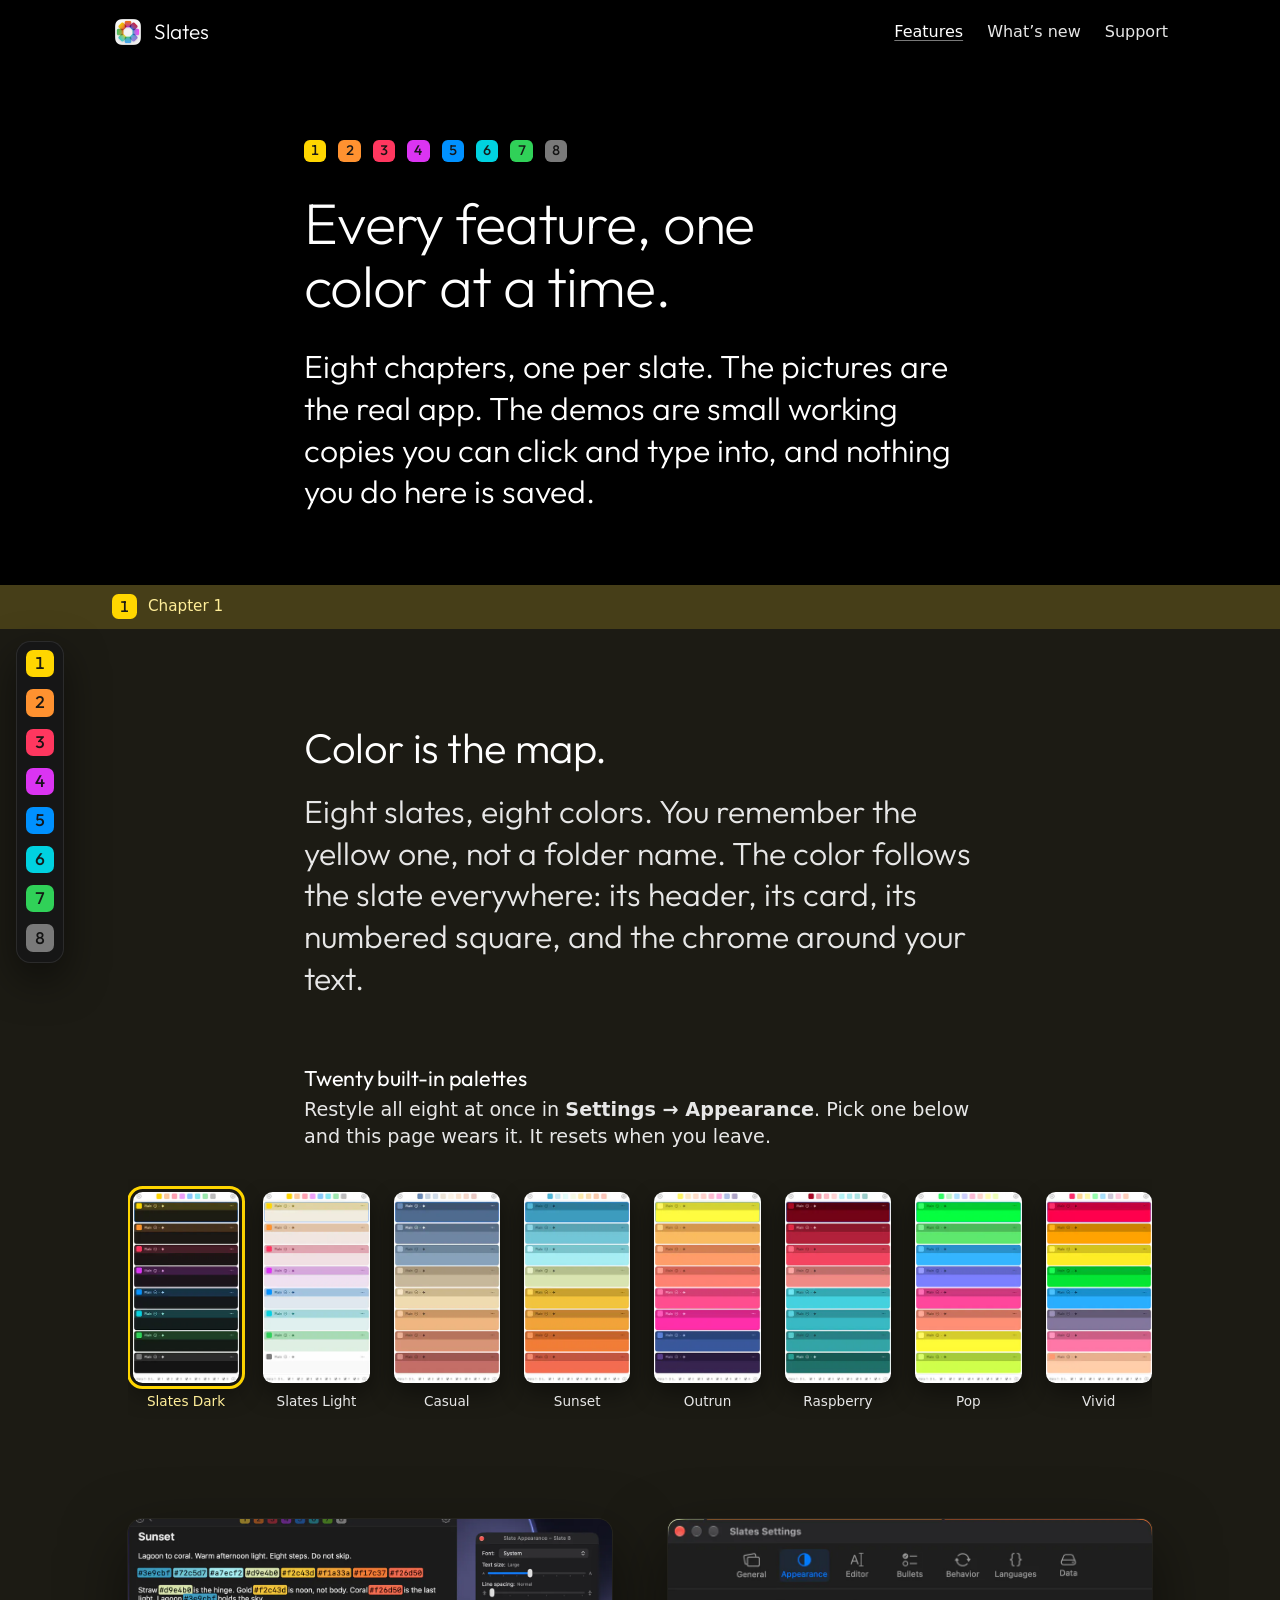
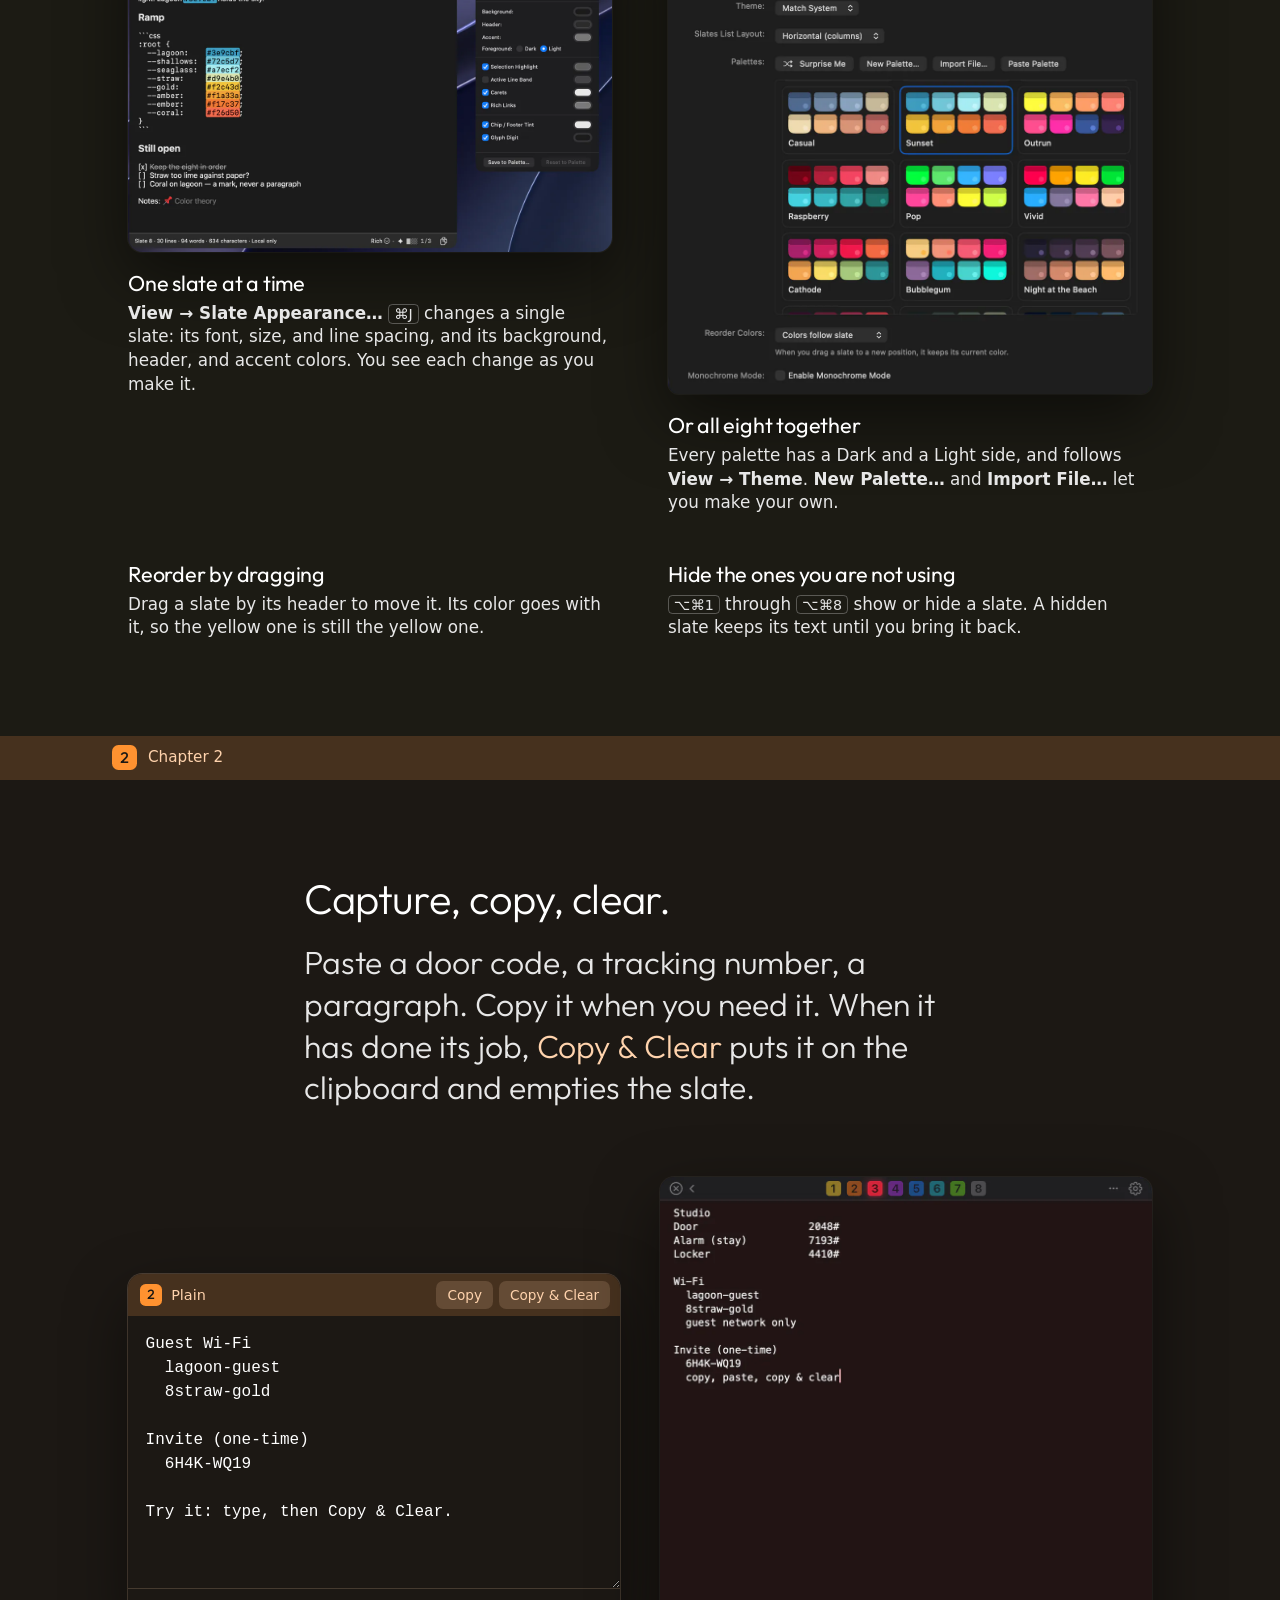
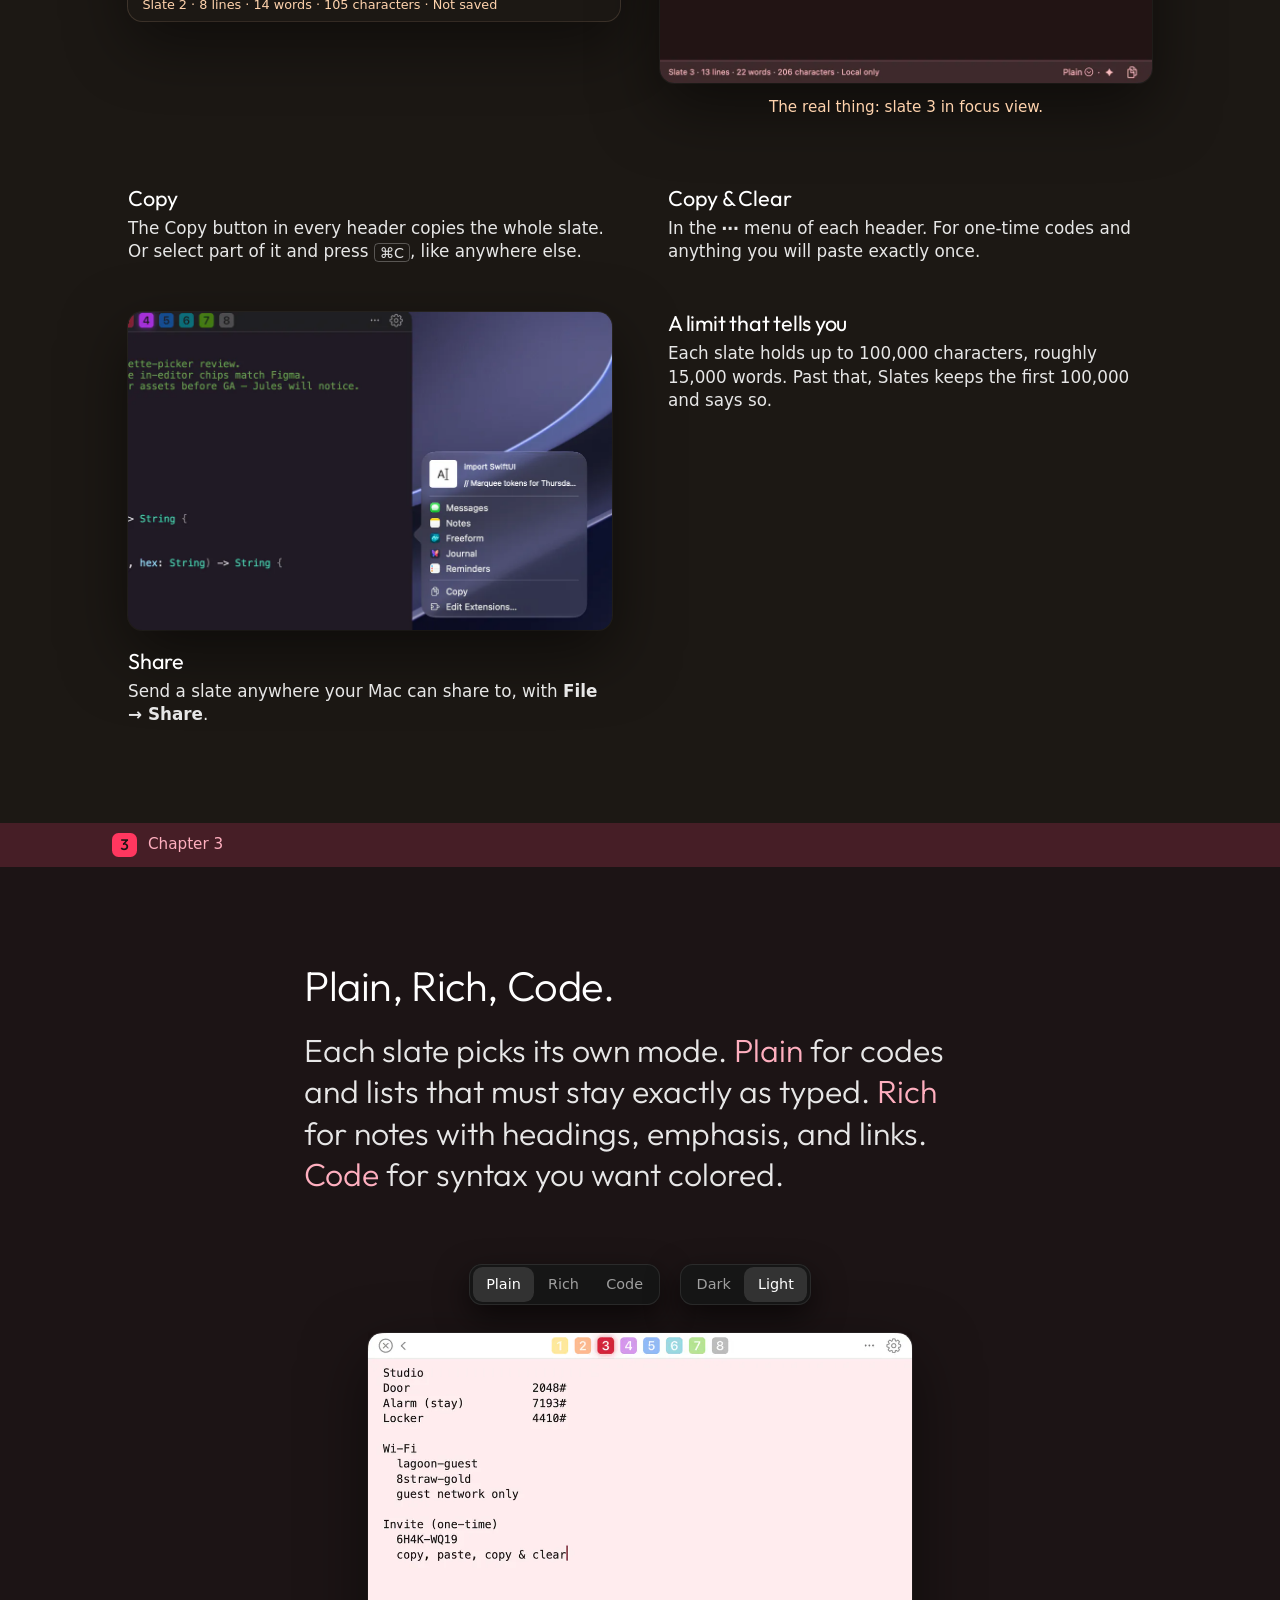
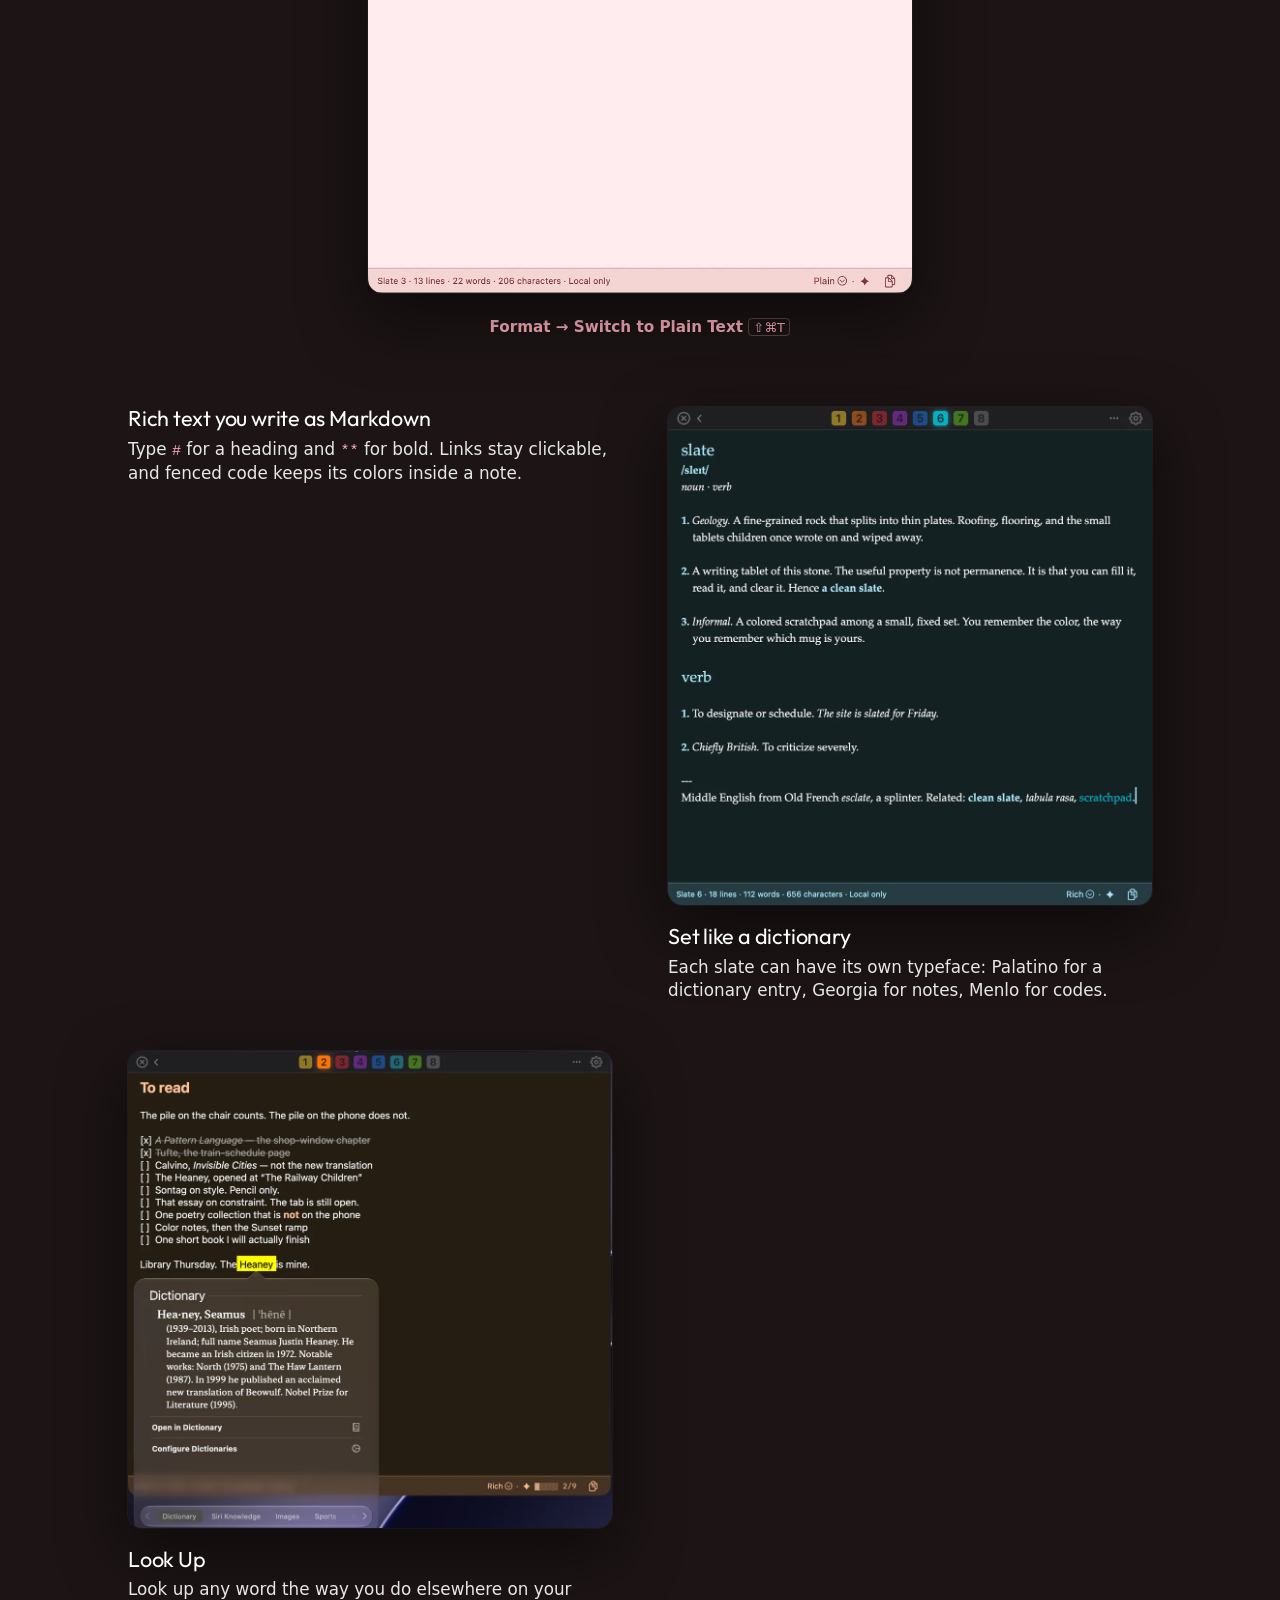
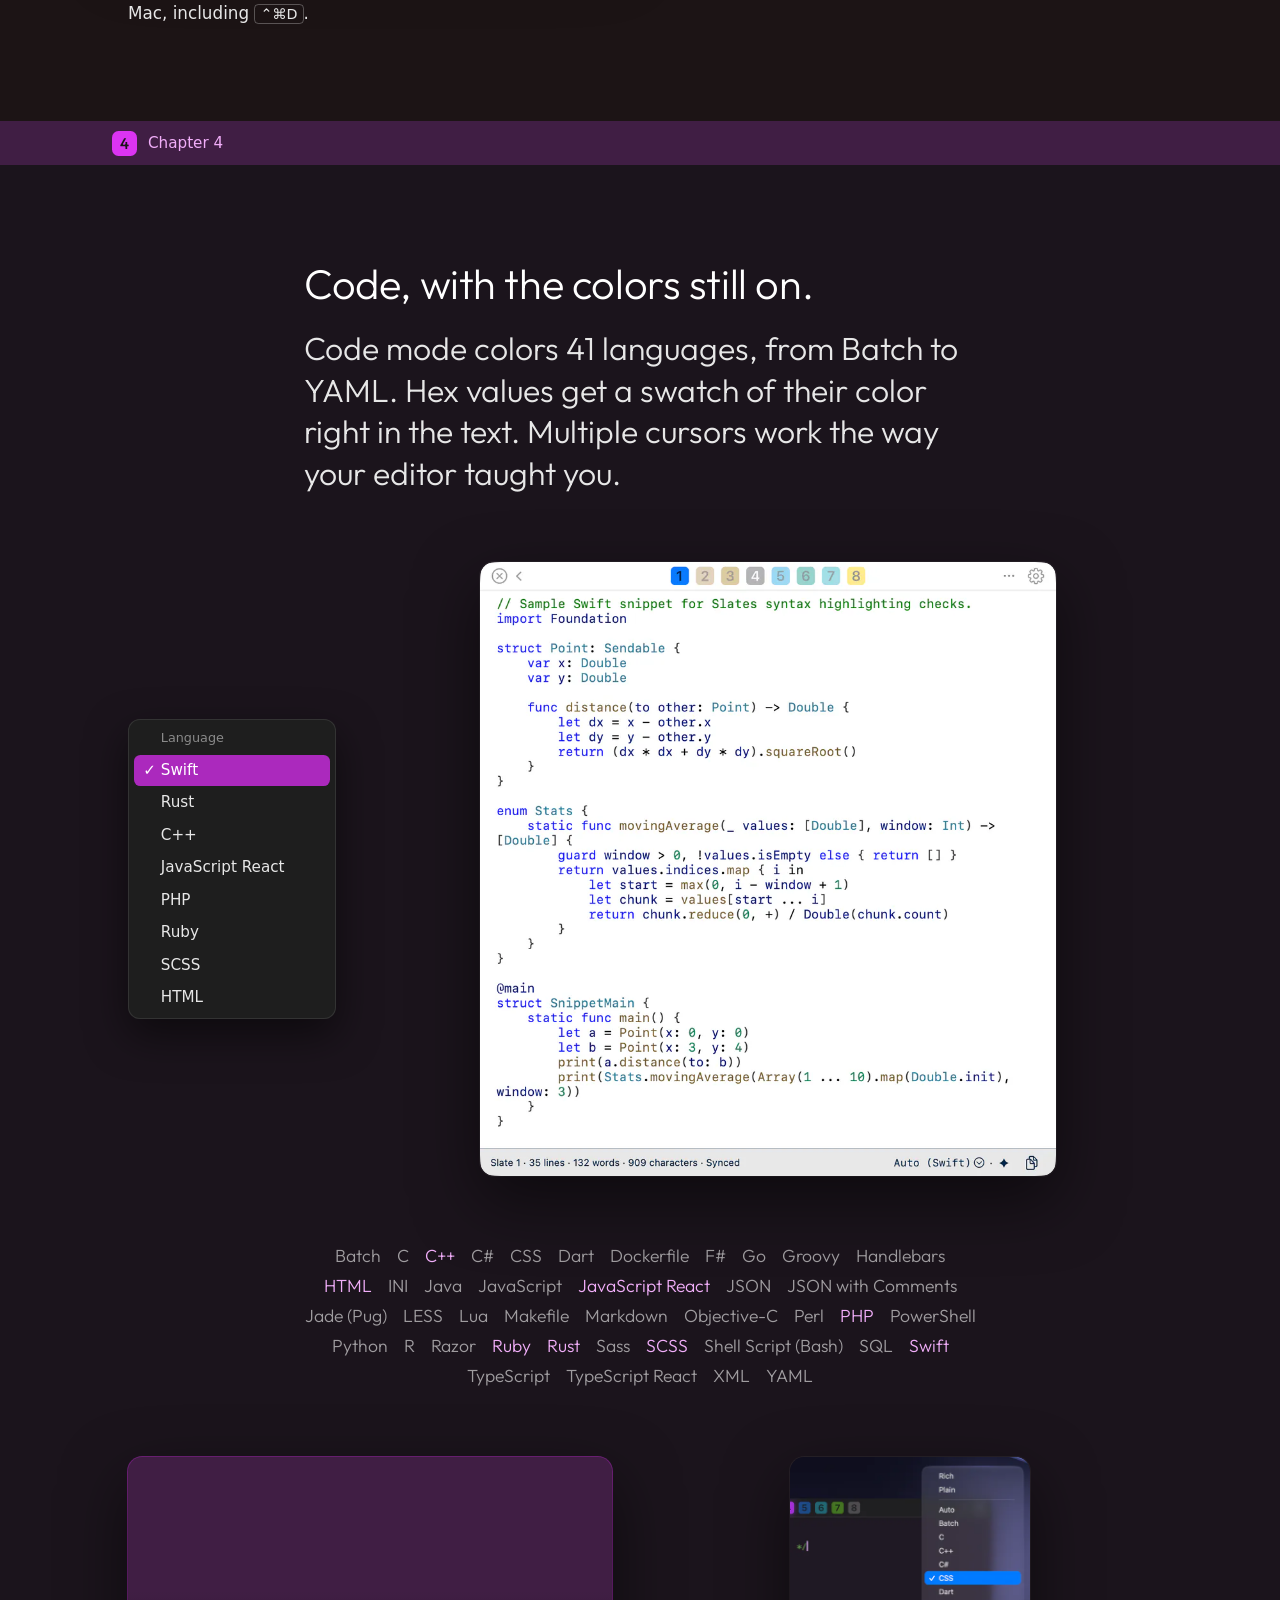
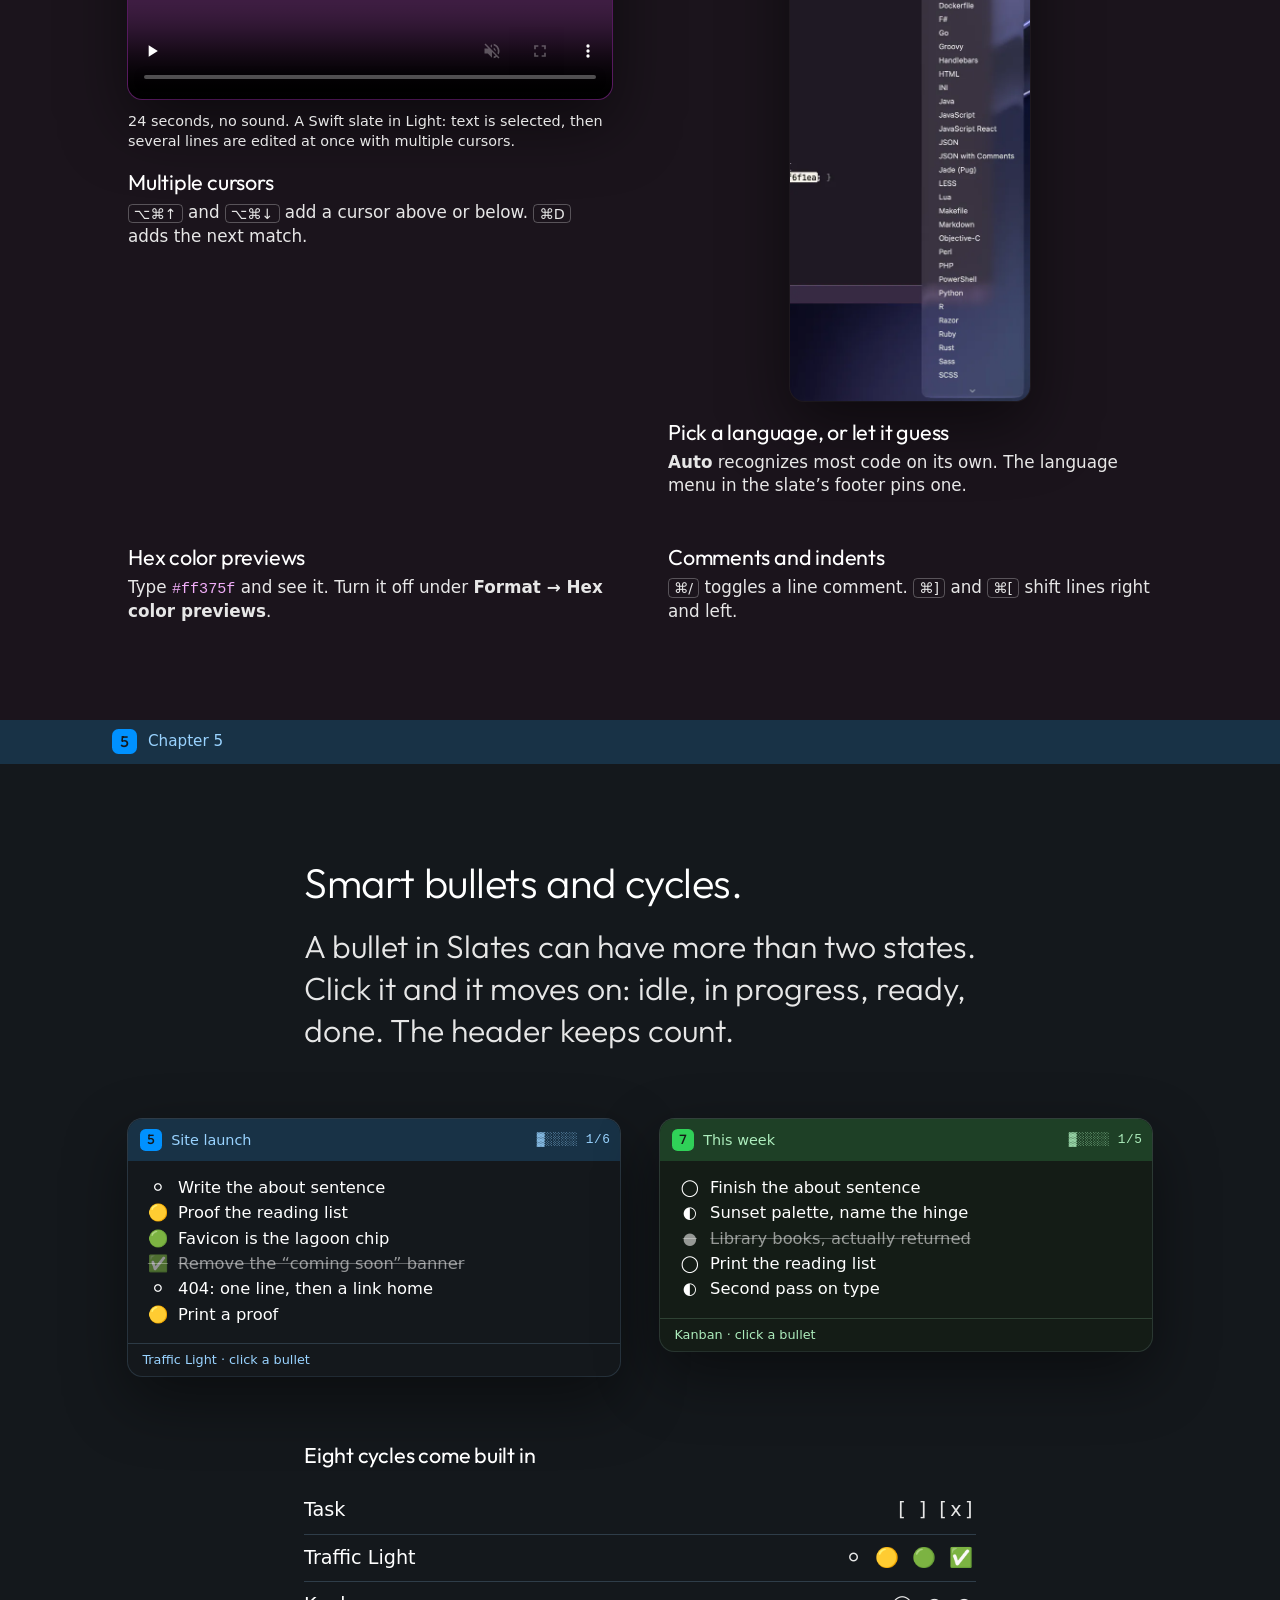
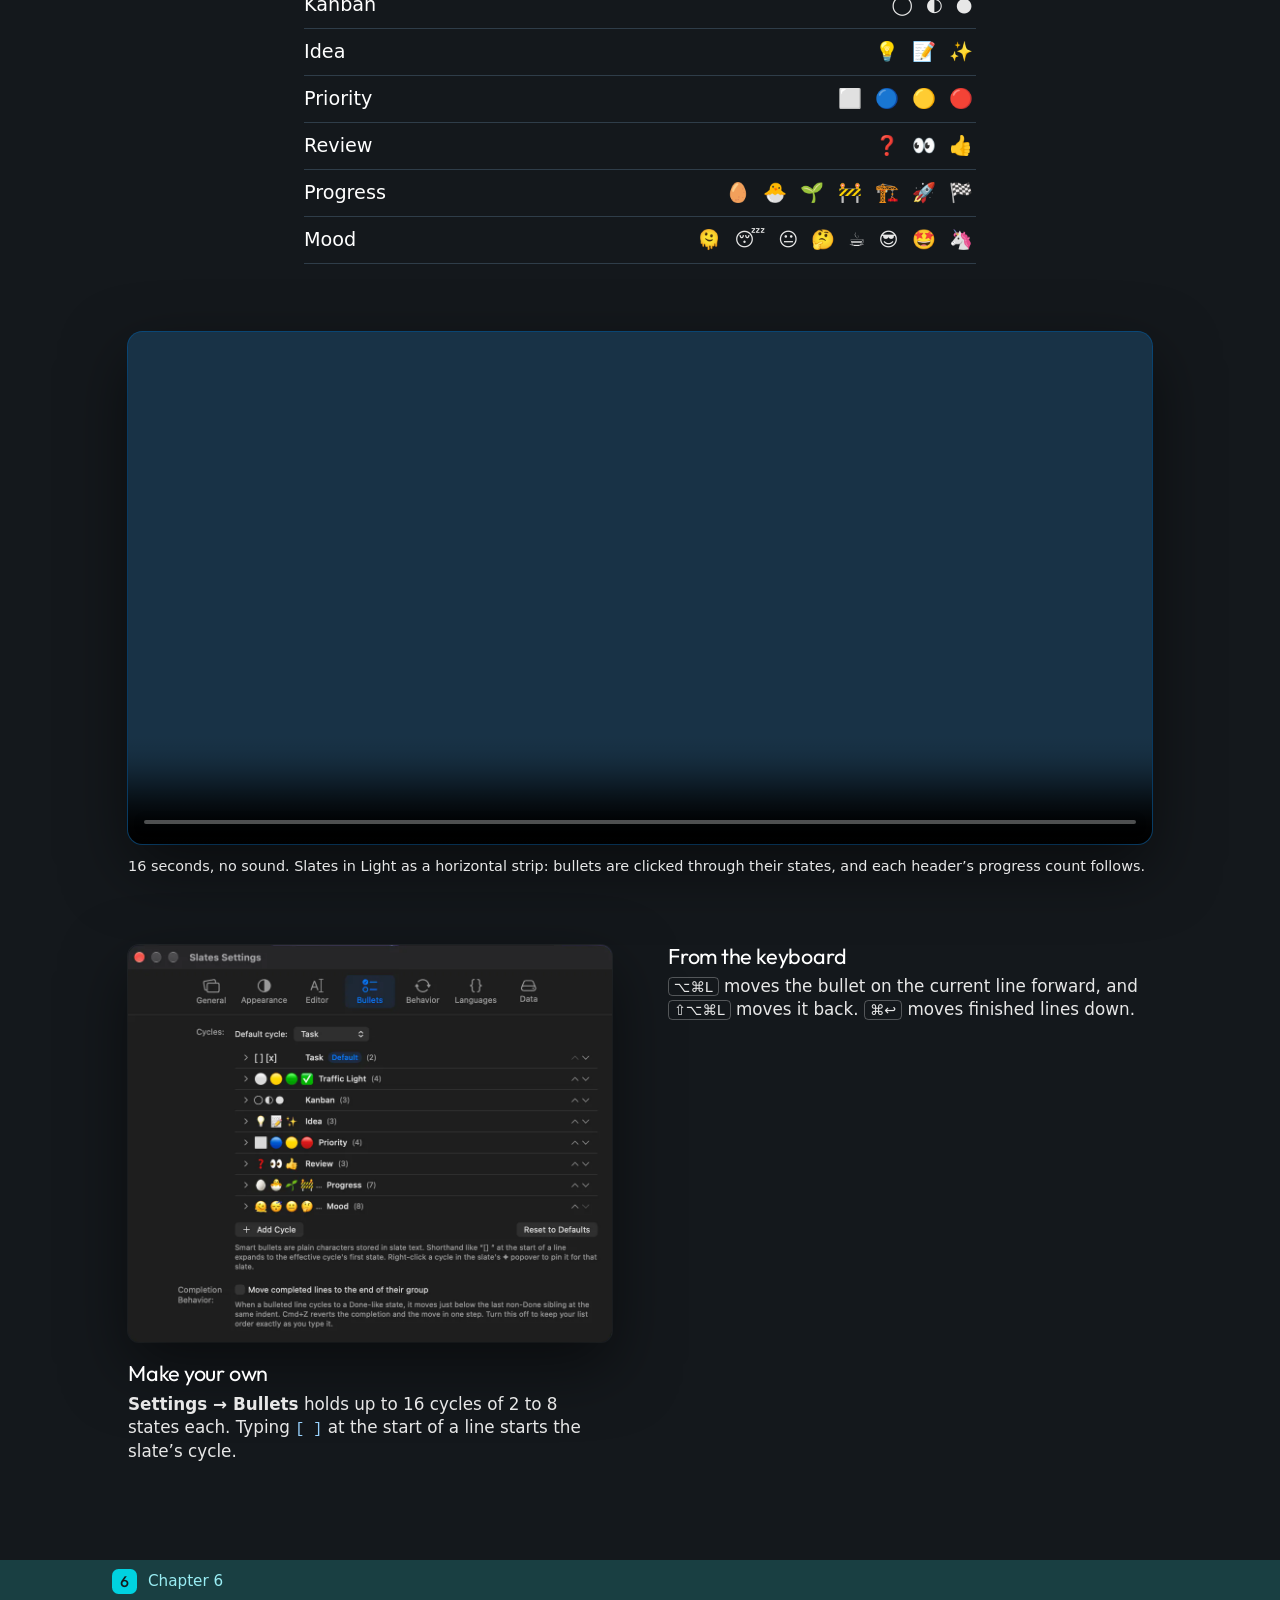
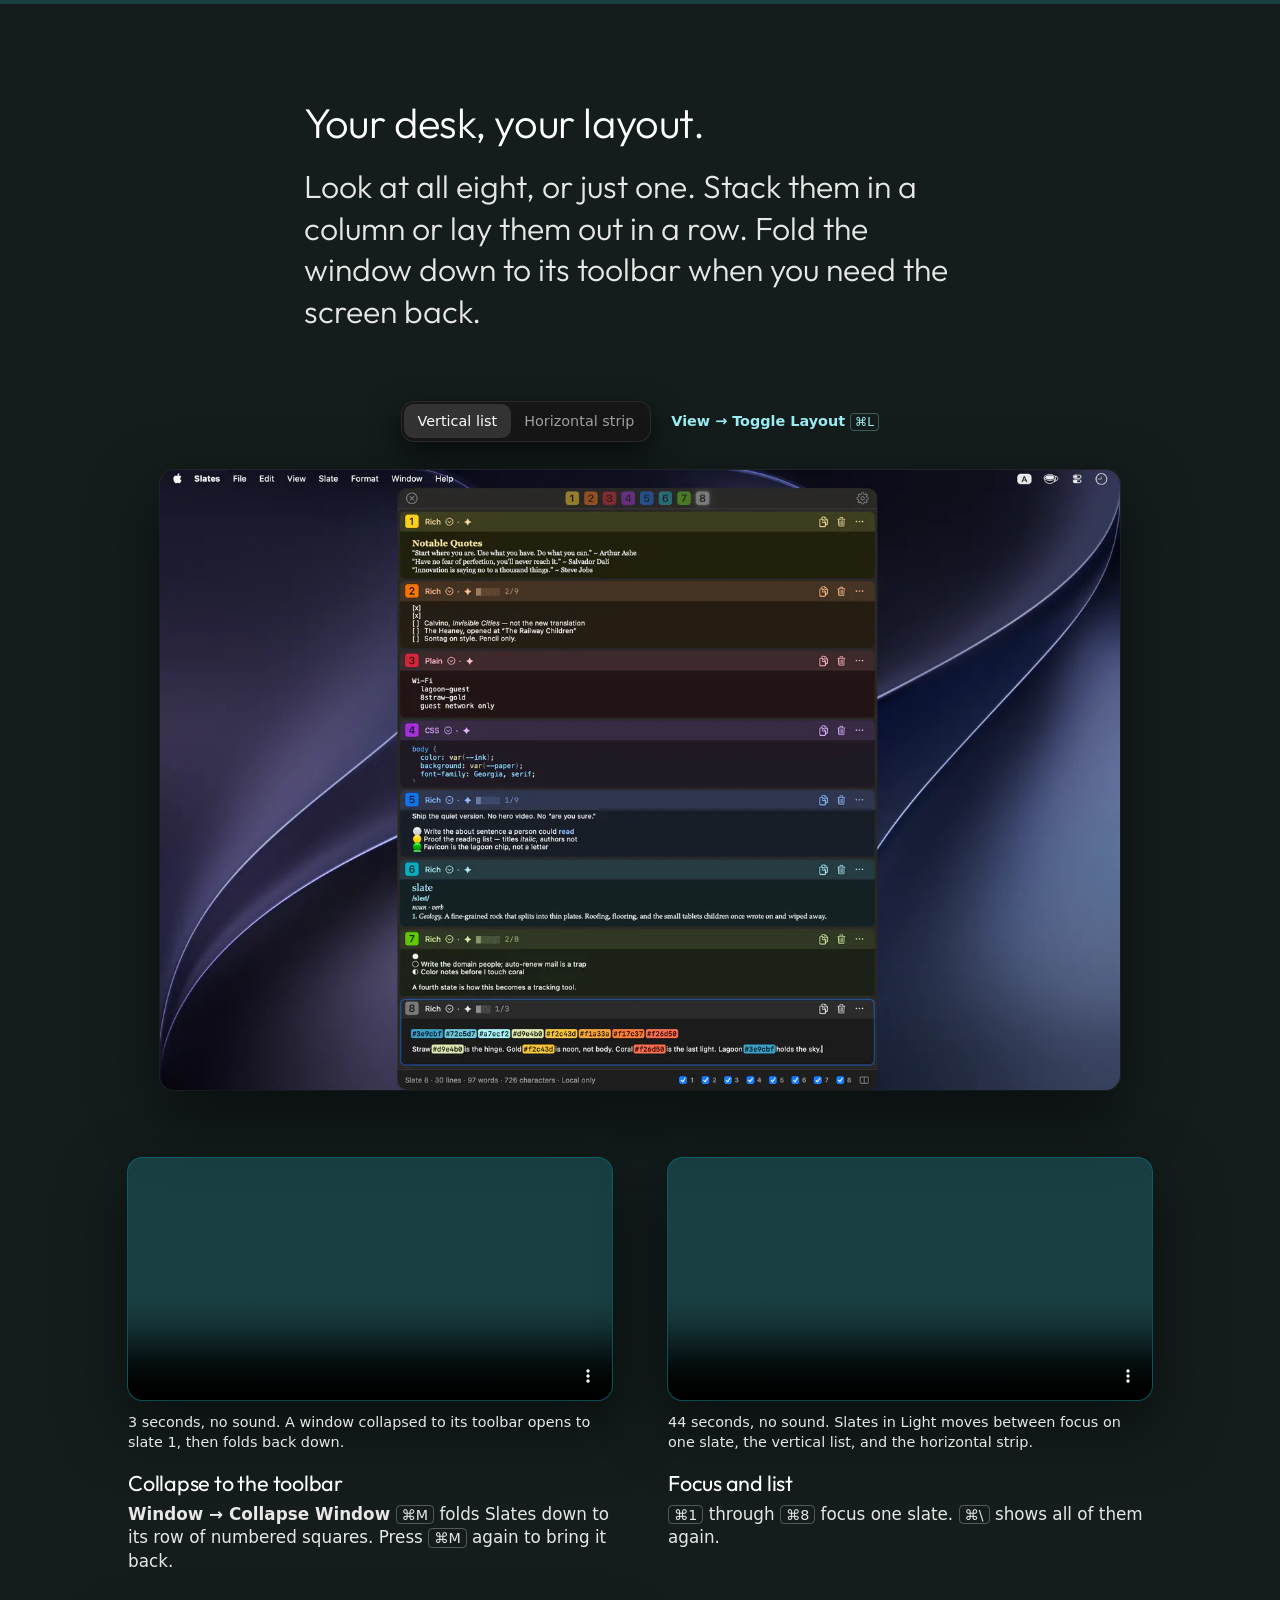
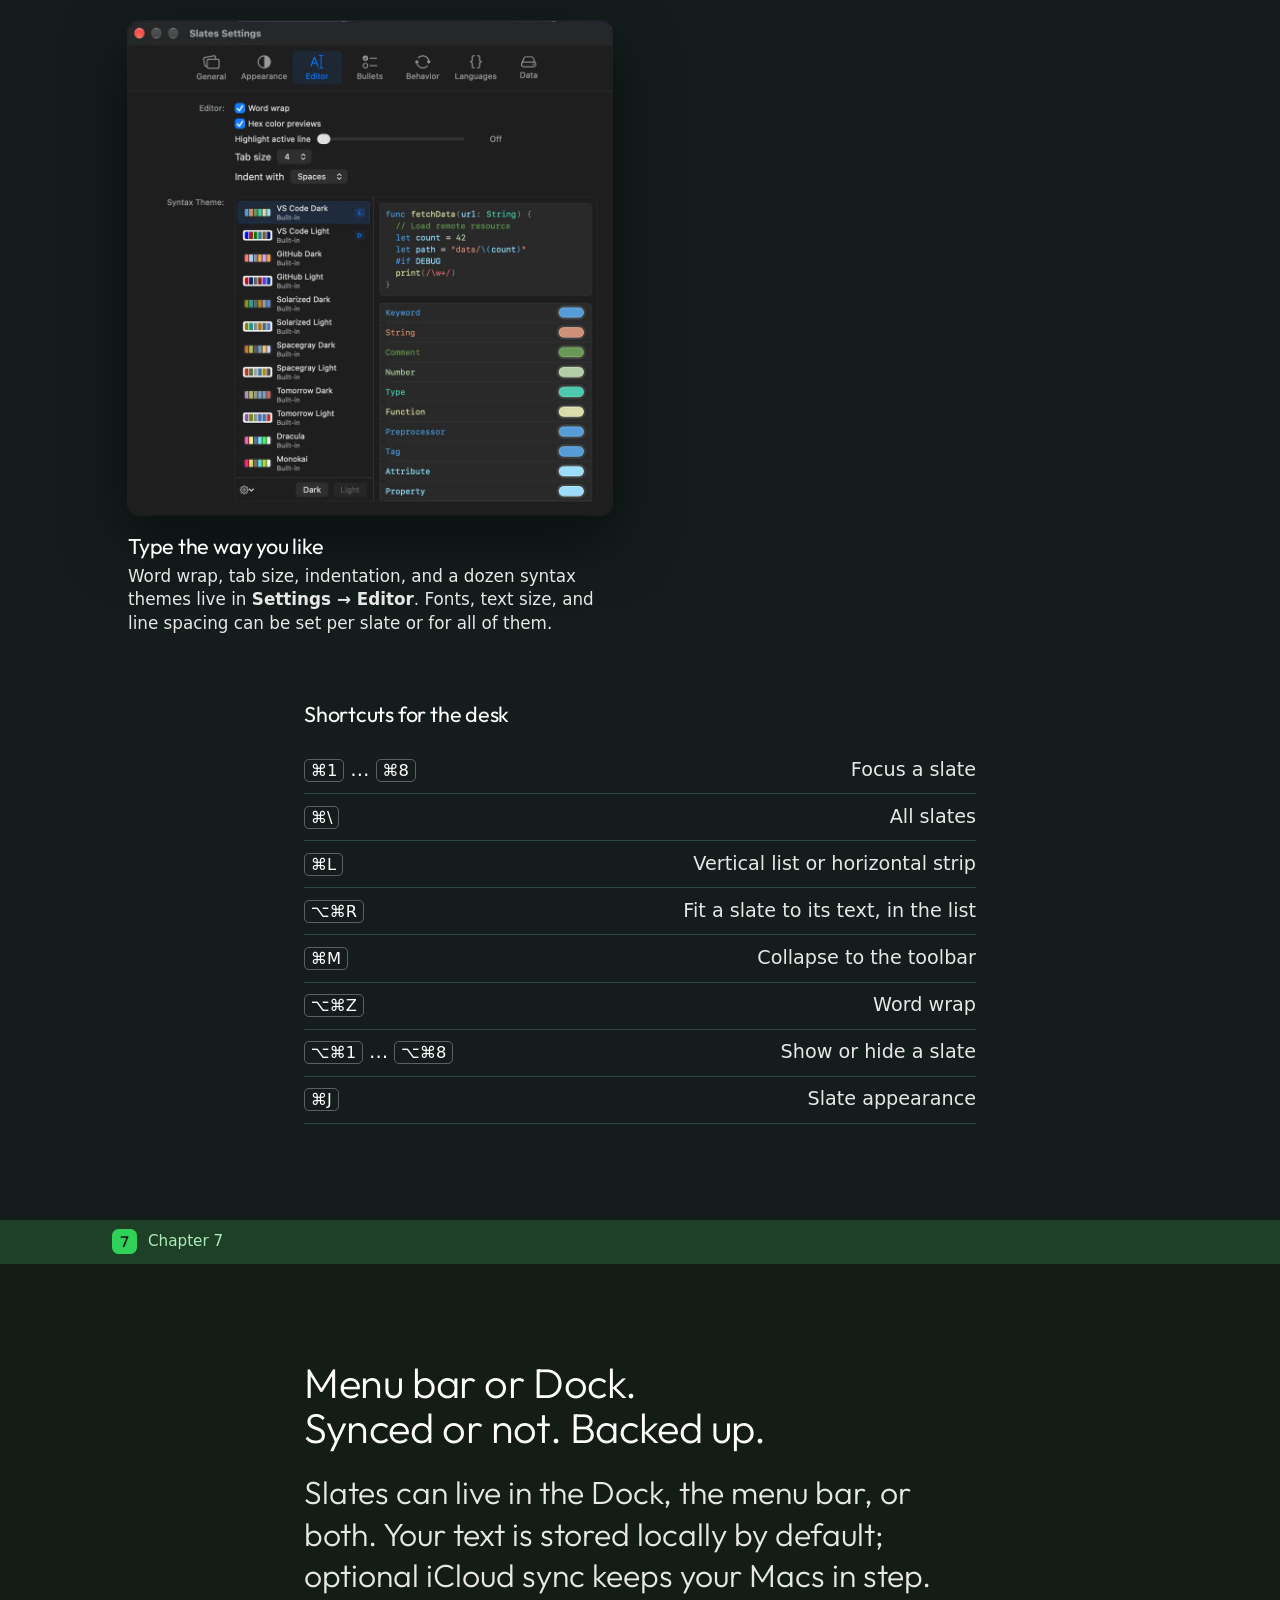
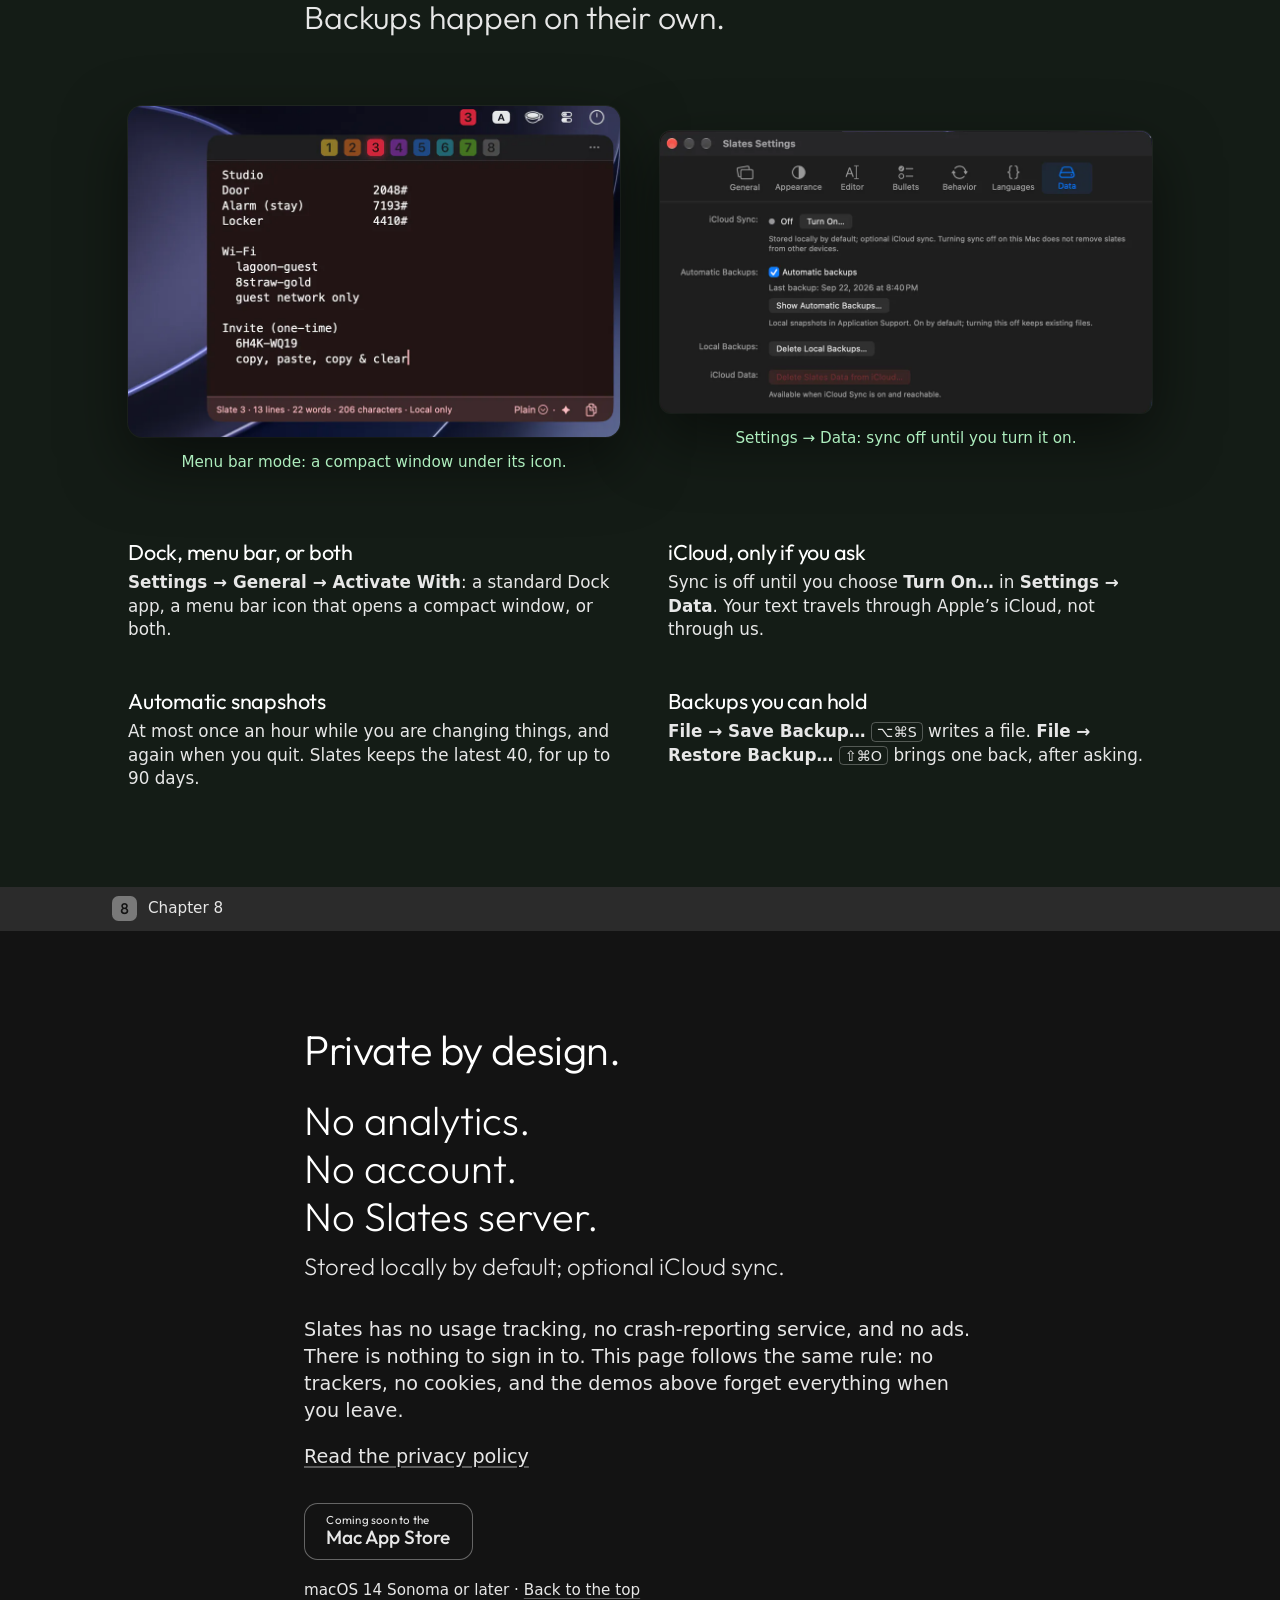
==== features/index.html @ 9ae7a8ff "feat(features): add /features, one chapter per slate color - Eight chapters from Color is the map to" ====
<!doctype html>
<html lang="en">
<head>
  <meta charset="utf-8">
  <meta name="viewport" content="width=device-width, initial-scale=1">
  <title>Features · Slates</title>
  <meta name="description" content="Every Slates feature, one color at a time: palettes, Copy &amp; Clear, Plain, Rich, and Code, 41 syntax languages, smart bullets, layouts, the menu bar, optional iCloud, and backups.">
  <meta name="theme-color" content="#131313">
  <meta name="color-scheme" content="dark">
  <link rel="canonical" href="https://mdovale.github.io/slates_site/features/">
  <link rel="icon" href="../images/favicon.ico" sizes="any">
  <link rel="icon" href="../images/favicon-32.png" type="image/png" sizes="32x32">
  <link rel="apple-touch-icon" href="../images/apple-touch-icon.png">
  <link rel="preload" href="../fonts/outfit-latin.woff2" as="font" type="font/woff2" crossorigin>
  <link rel="stylesheet" href="../css/tokens.css">
  <link rel="stylesheet" href="../css/site.css">
  <meta property="og:type" content="website">
  <meta property="og:site_name" content="Slates">
  <meta property="og:title" content="Slates Features">
  <meta property="og:description" content="Every feature, one color at a time. Eight color-coded scratchpads for your Mac.">
  <meta property="og:url" content="https://mdovale.github.io/slates_site/features/">
  <meta property="og:image" content="https://mdovale.github.io/slates_site/images/og-features.png">
  <meta property="og:image:width" content="1200">
  <meta property="og:image:height" content="630">
  <meta property="og:image:alt" content="Eight numbered color squares, the word Features, the line Every feature, one color at a time, and four Slates palettes shown as tall strips.">
  <meta name="twitter:card" content="summary_large_image">
  <script src="../js/features.js" defer></script>
</head>
<body>
  <a class="skip" href="#main">Skip to content</a>

  <header class="site-bar">
    <div class="site-bar-inner">
      <a class="brand" href="../"><img src="../images/app-icon.png" alt="" width="32" height="32">Slates</a>
      <nav aria-label="Main">
        <ul class="site-nav">
          <li><a href="./" aria-current="page">Features</a></li>
          <li><a href="../history/">What’s new</a></li>
          <li><a href="../support/">Support</a></li>
        </ul>
      </nav>
    </div>
  </header>

  <main id="main">
    <section class="page-title" aria-labelledby="title">
      <div class="measure">
        <ul class="strip" aria-hidden="true">
          <li><span class="dot slot-1">1</span></li>
          <li><span class="dot slot-2">2</span></li>
          <li><span class="dot slot-3">3</span></li>
          <li><span class="dot slot-4">4</span></li>
          <li><span class="dot slot-5">5</span></li>
          <li><span class="dot slot-6">6</span></li>
          <li><span class="dot slot-7">7</span></li>
          <li><span class="dot slot-8">8</span></li>
        </ul>
        <h1 id="title">Every feature, one color at a time.</h1>
        <p class="lead">Eight chapters, one per slate. The pictures are the real app. The demos are small working copies you can click and type into, and nothing you do here is saved.</p>
      </div>
    </section>

    <div class="chapters">
      <nav class="rail" aria-label="Chapters">
        <ol>
          <li><a class="slot-1" href="#color"><span class="dot" aria-hidden="true">1</span><span class="rail-label">Color is the map</span></a></li>
          <li><a class="slot-2" href="#copy"><span class="dot" aria-hidden="true">2</span><span class="rail-label">Capture, copy, clear</span></a></li>
          <li><a class="slot-3" href="#modes"><span class="dot" aria-hidden="true">3</span><span class="rail-label">Plain, Rich, Code</span></a></li>
          <li><a class="slot-4" href="#code"><span class="dot" aria-hidden="true">4</span><span class="rail-label">Code, with the colors still on</span></a></li>
          <li><a class="slot-5" href="#bullets"><span class="dot" aria-hidden="true">5</span><span class="rail-label">Smart bullets and cycles</span></a></li>
          <li><a class="slot-6" href="#layout"><span class="dot" aria-hidden="true">6</span><span class="rail-label">Your desk, your layout</span></a></li>
          <li><a class="slot-7" href="#anywhere"><span class="dot" aria-hidden="true">7</span><span class="rail-label">Menu bar, sync, backups</span></a></li>
          <li><a class="slot-8" href="#private"><span class="dot" aria-hidden="true">8</span><span class="rail-label">Private by design</span></a></li>
        </ol>
      </nav>

      <!-- 1 · Yellow -->
      <section class="band chapter slot-1" id="color" aria-labelledby="color-title">
        <div class="band-head">
          <div class="band-head-inner"><span class="dot" aria-hidden="true">1</span><span>Chapter 1</span></div>
        </div>
        <div class="band-body">
          <div class="measure">
            <h2 id="color-title">Color is the map.</h2>
            <p class="lead">Eight slates, eight colors. You remember the yellow one, not a folder name. The color follows the slate everywhere: its header, its card, its numbered square, and the chrome around your text.</p>
          </div>

          <div class="showcase palettes" role="group" aria-labelledby="palettes-title">
            <div class="measure">
              <h3 id="palettes-title">Twenty built-in palettes</h3>
              <p>Restyle all eight at once in <span class="ui">Settings → Appearance</span>. <span class="js-only">Pick one below and this page wears it. It resets when you leave.</span></p>
            </div>
            <ul class="palette-row">
              <li data-palette="1c1b14,463e18,ffd600,ffee99,1c1b14,l;1c1814,46311e,ff9230,ffd3ad,1c1814,l;1c1415,461e26,ff375f,ffafbf,1c1415,l;1b141c,401e44,db34f2,f1aef9,1b141c,l;14181c,183246,0091ff,99d3ff,14181c,l;141c1c,193f42,00d2e0,99edf3,141c1c,l;141c16,1e4026,30d158,adedbd,141c16,l;131313,2b2b2b,797979,e7e7e7,131313,l">
                <picture>
                  <source type="image/webp" srcset="../images/features/palette-slates-dark.webp">
                  <img src="../images/features/palette-slates-dark.jpg" width="240" height="431" loading="lazy" decoding="async" alt="">
                </picture>
                <span>Slates Dark</span>
              </li>
              <li data-palette="f0ece0,e0d4a3,ffd600,806b00,806b00,d;f0e7e0,e0c2a7,ff9230,804918,804918,d;f0e0e3,e0a7b2,ff375f,801c30,801c30,d;eee0ef,d6a8dc,db34f2,6e1a79,6e1a79,d;e0e8ef,a3c3e0,0091ff,004880,004880,d;e0efef,a3d7db,00d2e0,006970,006970,d;e0efe3,a8dab5,30d158,18682c,18682c,d;f9f9f9,fefefe,797979,7f7f7f,f9f9f9,d">
                <picture>
                  <source type="image/webp" srcset="../images/features/palette-slates-light.webp">
                  <img src="../images/features/palette-slates-light.jpg" width="240" height="431" loading="lazy" decoding="async" alt="">
                </picture>
                <span>Slates Light</span>
              </li>
              <li data-palette="4f6a8f,3d5270,6b8ab5,ffffff,ffffff,l;6f85a3,566a82,8aa3bf,ffffff,ffffff,l;88a2bc,6d8499,a3bad4,2c353d,2c353d,d;c7b89a,a8977c,dcc9ae,433c32,433c32,d;f0dbb0,ccb88f,f5e5c8,524a39,524a39,d;efb680,c99565,f5c99e,503c28,503c28,d;d99477,b6745d,ebb194,492e25,492e25,d;c46f67,9e5650,d89089,3f2220,3f2220,d">
                <picture>
                  <source type="image/webp" srcset="../images/features/palette-casual.webp">
                  <img src="../images/features/palette-casual.jpg" width="240" height="431" loading="lazy" decoding="async" alt="">
                </picture>
                <span>Casual</span>
              </li>
              <li data-palette="3e9cbf,2d7a99,52b8d9,12313d,12313d,d;72c5d7,5aa3b3,8fd4e5,244148,244148,d;a7ecf2,7bc4cc,c5f5fa,314e52,314e52,d;d9e4b0,b5bf8e,eaf0c9,484c39,484c39,d;f2c43d,c9a02f,fcd75a,504013,504013,d;f1a33a,c0822e,f4b85c,4d3412,4d3412,d;f17c37,c5632c,f4975c,4f2812,4f2812,d;f26d50,c25540,f58b72,4e221a,4e221a,d">
                <picture>
                  <source type="image/webp" srcset="../images/features/palette-sunset.webp">
                  <img src="../images/features/palette-sunset.jpg" width="240" height="431" loading="lazy" decoding="async" alt="">
                </picture>
                <span>Sunset</span>
              </li>
              <li data-palette="fffc40,d4d235,fff566,6a691a,6a691a,d;faba61,d4984e,fcd184,6a4c27,6a4c27,d;ff9d69,d47f54,ffb890,6a402a,6a402a,d;ff8172,d46558,ff9d90,6a322c,6a322c,d;ff4e8f,d43e74,ff72a8,ffb8d4,ffb8d4,l;ff2fa9,d42588,ff5abe,ffacde,ffacde,l;3a579a,2a4378,5a7fd4,acbfea,acbfea,l;36244f,281a3a,5c3d8c,ae9ec6,ae9ec6,l">
                <picture>
                  <source type="image/webp" srcset="../images/features/palette-outrun.webp">
                  <img src="../images/features/palette-outrun.jpg" width="240" height="431" loading="lazy" decoding="async" alt="">
                </picture>
                <span>Outrun</span>
              </li>
              <li data-palette="730517,520310,a80824,e5b5bd,e5b5bd,l;b21f3a,8a182d,e02845,f6bec7,f6bec7,l;f44560,c8374d,ff6b82,4c2027,4c2027,d;f08a86,c06e6b,ffa8a5,4c3232,4c3232,d;44d1df,36a8b3,6ee8f5,21464a,21464a,d;38b9c4,2d939c,5ad4e0,1b4043,1b4043,d;32a4a7,288084,57c9cd,1a3c3e,1a3c3e,d;1e7069,185952,2a9e94,bfe2df,bfe2df,l">
                <picture>
                  <source type="image/webp" srcset="../images/features/palette-raspberry.webp">
                  <img src="../images/features/palette-raspberry.jpg" width="240" height="431" loading="lazy" decoding="async" alt="">
                </picture>
                <span>Raspberry</span>
              </li>
              <li data-palette="00ff3f,00cc32,33ff66,005214,005214,d;5ee86e,4bba5a,7cf090,1e4a24,1e4a24,d;35b5ff,2a91cc,5ac7ff,113a52,113a52,d;7b7fff,6266cc,9a9dff,272952,272952,d;ff479c,cc397d,ff6fb5,521732,521732,d;ff8f76,cc725e,ffab98,522e26,522e26,d;fffb38,d4cc2d,fff766,555212,555212,d;cfff4a,a6cc3b,d9ff6b,425218,425218,d">
                <picture>
                  <source type="image/webp" srcset="../images/features/palette-pop.webp">
                  <img src="../images/features/palette-pop.jpg" width="240" height="431" loading="lazy" decoding="async" alt="">
                </picture>
                <span>Pop</span>
              </li>
              <li data-palette="ff004d,c4003d,ff2d6b,4e0018,4e0018,d;ffa300,cc8200,ffb01a,523400,523400,d;ffec27,d4c41f,fff04a,554e0c,554e0c,d;00e536,00b82c,1aff55,004a12,004a12,d;29aeff,1a8fcc,4dc2ff,0a3952,0a3952,d;83769c,625a75,9d91b8,27242f,27242f,d;ff77a8,cc5f86,ff94bf,522636,522636,d;ffcdaa,e8b08f,ff9a6e,5d4639,5d4639,d">
                <picture>
                  <source type="image/webp" srcset="../images/features/palette-vivid.webp">
                  <img src="../images/features/palette-vivid.jpg" width="240" height="431" loading="lazy" decoding="async" alt="">
                </picture>
                <span>Vivid</span>
              </li>
              <li data-palette="a8216b,7a184f,d92d8a,f4c0dc,f4c0dc,l;cf1d5c,a41749,e8427a,f8c6d7,f8c6d7,l;f1184c,c1143d,ff4a72,ffc9d5,ffc9d5,l;f36943,c25436,ff8b6a,4c2a20,4c2a20,d;f4a554,c38443,ffc078,4c3a24,4c3a24,d;f7dc66,c4b051,fff08c,4c482a,4c482a,d;a7c87c,86a063,c4e89a,3b462e,3b462e,d;2e9599,257779,45b9be,c7eaec,c7eaec,l">
                <picture>
                  <source type="image/webp" srcset="../images/features/palette-cathode.webp">
                  <img src="../images/features/palette-cathode.jpg" width="240" height="431" loading="lazy" decoding="async" alt="">
                </picture>
                <span>Cathode</span>
              </li>
              <li data-palette="f8cd82,e0b86d,ffb84a,5a4a2c,5a4a2c,d;f3967d,d97d65,ff7a5e,573228,573228,d;f65b74,d44860,ff8499,551d26,551d26,d;f72078,c91a62,ff4a93,500a27,500a27,d;8c6999,6f5279,ab86ba,2c2130,2c2130,d;23b0bd,1c8c97,3dd4e3,0b383c,0b383c,d;49d4ce,3aa9a4,6ef0ea,174442,174442,d;0df7db,0bc5b0,3ffff0,044f46,044f46,d">
                <picture>
                  <source type="image/webp" srcset="../images/features/palette-bubblegum.webp">
                  <img src="../images/features/palette-bubblegum.jpg" width="240" height="431" loading="lazy" decoding="async" alt="">
                </picture>
                <span>Bubblegum</span>
              </li>
              <li data-palette="262335,1a1824,5a4d7a,cecad7,cecad7,l;3d3044,2a2230,6e5b7d,d4ced8,d4ced8,l;503c52,3a2c3c,8a6a8f,dcd2dd,dcd2dd,l;78545d,5e4148,a4727f,e4d5d9,e4d5d9,l;9f6c66,7f5651,c88a83,3c2927,3c2927,d;d4896a,a86d54,f0a888,483229,483229,d;e9a96e,ba8658,ffc896,4c3c2d,4c3c2d,d;ffbb6c,cc9656,ffd494,4c402c,4c402c,d">
                <picture>
                  <source type="image/webp" srcset="../images/features/palette-night-at-the-beach.webp">
                  <img src="../images/features/palette-night-at-the-beach.jpg" width="240" height="431" loading="lazy" decoding="async" alt="">
                </picture>
                <span>Night at the Beach</span>
              </li>
              <li data-palette="471337,340d28,7a1f5c,d7bcce,d7bcce,l;7c2345,611a36,a82f62,e5c1d0,e5c1d0,l;b13254,8e2843,d44d72,f2cad5,f2cad5,l;e2434f,b4353f,ff6a76,ffd2d6,ffd2d6,l;ff5349,cc423a,ff7f77,4c2624,4c2624,d;ff7249,cc5b3a,ff9470,4c2c22,4c2c22,d;ff9248,cc753a,ffb06e,4c3521,4c3521,d;ffb05a,cc8d48,ffd085,4c3e28,4c3e28,d">
                <picture>
                  <source type="image/webp" srcset="../images/features/palette-spectral.webp">
                  <img src="../images/features/palette-spectral.jpg" width="240" height="431" loading="lazy" decoding="async" alt="">
                </picture>
                <span>Spectral</span>
              </li>
              <li data-palette="202e32,161f22,3d5c64,c5ced0,c5ced0,l;3f504d,2f3c3a,5a726e,ced5d4,ced5d4,l;586c5c,475649,7a9480,d7dfd9,d7dfd9,l;85937a,6a7562,a8b39a,e5e8e1,e5e8e1,l;a9af90,878c73,ccd4b0,3d4035,3d4035,d;c3c39f,9c9c7f,e6e6c2,45453a,45453a,d;dfdcb9,b2b094,f5f2d4,4a4940,4a4940,d;f0ead0,c0bb8f,faf6e8,4b4a46,4b4a46,d">
                <picture>
                  <source type="image/webp" srcset="../images/features/palette-patagonia.webp">
                  <img src="../images/features/palette-patagonia.jpg" width="240" height="431" loading="lazy" decoding="async" alt="">
                </picture>
                <span>Patagonia</span>
              </li>
              <li data-palette="001a32,020d1f,0a3a7a,b6c4d7,b6c4d7,l;001e38,001529,0a5088,b6cadb,b6cadb,l;234465,1a344f,4a7fb8,c9d9ea,c9d9ea,l;4a6d88,3a566b,6f94b5,d4dfe9,d4dfe9,l;8a9ead,6e7e8a,b4c4d4,363b40,363b40,d;c6cdd7,9ea4ac,e8ecf2,464749,464749,d;d5d9e0,aaadb2,f2f4f8,49494a,49494a,d;e5e8ed,b8bac0,fafbfc,4b4b4c,4b4b4c,d">
                <picture>
                  <source type="image/webp" srcset="../images/features/palette-midnight.webp">
                  <img src="../images/features/palette-midnight.jpg" width="240" height="431" loading="lazy" decoding="async" alt="">
                </picture>
                <span>Midnight</span>
              </li>
              <li data-palette="ffffff,e8e8e8,007aff,00254c,00254c,d;f4ead8,e0d4be,c4a574,3b3223,3b3223,d;e7c892,d4b67a,b8943a,372c11,372c11,d;f2f2f3,d8d8da,636366,1e1e1f,f2f2f3,d;bdeefb,9dd8e8,2ab3e8,0d3646,0d3646,d;88d9d0,6bb3ac,1fa89c,09322f,09322f,d;5fa8b8,4d8794,3dbbcd,12383e,12383e,d;000000,1a1a1a,ffd60a,fff3b6,1a1a1a,l">
                <picture>
                  <source type="image/webp" srcset="../images/features/palette-newstand.webp">
                  <img src="../images/features/palette-newstand.jpg" width="240" height="431" loading="lazy" decoding="async" alt="">
                </picture>
                <span>Newstand</span>
              </li>
              <li data-palette="89d1dc,6eb0ba,4db8c9,17373c,17373c,d;f89cfa,c67cc8,ffb8fc,4c374c,4c374c,d;dfa8f6,b387c4,edc0ff,473a4c,473a4c,d;c386f1,9c6bc1,d9a8ff,41324c,41324c,d;d3afbd,a98c97,e8cad4,463d40,463d40,d;f0d689,c0ab6e,f8e6b0,4a4535,4a4535,d;d2e28a,a8b56e,e8f5aa,464a33,464a33,d;aff28b,8cc26f,caff9e,3d4c2f,3d4c2f,d">
                <picture>
                  <source type="image/webp" srcset="../images/features/palette-springfield.webp">
                  <img src="../images/features/palette-springfield.jpg" width="240" height="431" loading="lazy" decoding="async" alt="">
                </picture>
                <span>Springfield</span>
              </li>
              <li data-palette="0f370e,0a2609,2d8c28,c0dcbe,c0dcbe,l;214c1f,1a3c18,3d8c38,c5dcc3,c5dcc3,l;30622f,264e25,4a8f48,c9ddc8,c9ddc8,l;5d8720,4a6c1a,7fb832,d9eac2,d9eac2,l;8bad0d,6f8a0a,b0e618,354507,354507,d;96b40d,78900a,c4e818,3b4607,3b4607,d;9bbc0e,7c960b,c8f020,3c480a,3c480a,d;b8c952,93a141,d4e878,404624,404624,d">
                <picture>
                  <source type="image/webp" srcset="../images/features/palette-forest.webp">
                  <img src="../images/features/palette-forest.jpg" width="240" height="431" loading="lazy" decoding="async" alt="">
                </picture>
                <span>Forest</span>
              </li>
              <li data-palette="4b3a2f,3d2f26,8b5a3c,dccec4,dccec4,l;7a5c3e,624a32,a67b52,e4d7cb,e4d7cb,l;a67c52,856342,cc9d6b,f0e2d3,f0e2d3,l;c2a36b,9b8256,e0bf8a,f6ecdc,f6ecdc,l;d8c08c,ad9a70,f0d9aa,faf4e6,ad9a70,d;8b6f47,6f5939,b89262,eaded0,eaded0,l;6f7f4b,59663c,9aaf6a,e1e7d2,e1e7d2,l;b55239,91422e,dc6848,f4d2c8,f4d2c8,l">
                <picture>
                  <source type="image/webp" srcset="../images/features/palette-earth.webp">
                  <img src="../images/features/palette-earth.jpg" width="240" height="431" loading="lazy" decoding="async" alt="">
                </picture>
                <span>Earth</span>
              </li>
              <li data-palette="152433,080f1a,1e5a8c,bccedc,bccedc,l;144d6b,0f3d56,2a8cc4,bfdced,bfdced,l;1f7a8c,196170,42b8cc,c6eaf0,c6eaf0,l;3fbac2,32959b,6de8f0,214648,214648,d;7fd8d8,66adad,a8f0f0,324848,324848,d;a6dff2,85b3c2,c8f0ff,3c484c,3c484c,d;2d5f9a,244c7b,4a8fe0,c9ddf6,c9ddf6,l;e6f4f7,b8c3c6,7ec8e0,263c43,263c43,d">
                <picture>
                  <source type="image/webp" srcset="../images/features/palette-ocean.webp">
                  <img src="../images/features/palette-ocean.jpg" width="240" height="431" loading="lazy" decoding="async" alt="">
                </picture>
                <span>Ocean</span>
              </li>
              <li data-palette="1a1a1a,0a0a0a,a8a8a8,ffffff,000000,l;2a2a2a,1f1f1f,919191,ffffff,000000,l;444444,333333,828282,ffffff,000000,l;5e5e5e,4a4a4a,767676,ffffff,000000,l;787878,787878,787878,000000,ffffff,d;949494,767676,585858,000000,ffffff,d;b7b7b7,929292,484848,000000,ffffff,d;e6e6e6,b8b8b8,3a3a3a,000000,ffffff,d">
                <picture>
                  <source type="image/webp" srcset="../images/features/palette-gray-tones.webp">
                  <img src="../images/features/palette-gray-tones.jpg" width="240" height="431" loading="lazy" decoding="async" alt="">
                </picture>
                <span>Gray Tones</span>
              </li>
            </ul>
          </div>

          <ul class="subs">
            <li>
              <picture class="win-shot">
                <source type="image/webp" srcset="../images/features/appearance-panel.webp">
                <img src="../images/features/appearance-panel.jpg" width="1200" height="826" loading="lazy" decoding="async" alt="The Slate Appearance panel open beside slate 8, Sunset: font, text size, and line spacing controls above background, header, and accent color wells, with toggles for selection highlight, caret, and rich links.">
              </picture>
              <h3>One slate at a time</h3>
              <p><span class="ui">View → Slate Appearance…</span> <kbd><span aria-hidden="true">⌘J</span><span class="visually-hidden">Command-J</span></kbd> changes a single slate: its font, size, and line spacing, and its background, header, and accent colors. You see each change as you make it.</p>
            </li>
            <li>
              <picture class="panel-shot">
                <source type="image/webp" srcset="../images/features/settings-appearance.webp">
                <img src="../images/features/settings-appearance.jpg" width="1000" height="982" loading="lazy" decoding="async" alt="Slates Settings, Appearance pane: Theme set to Match System, the list layout, and a grid of palette previews including Casual, Sunset, Outrun, Raspberry, Pop, and Vivid.">
              </picture>
              <h3>Or all eight together</h3>
              <p>Every palette has a Dark and a Light side, and follows <span class="ui">View → Theme</span>. <span class="ui">New Palette…</span> and <span class="ui">Import File…</span> let you make your own.</p>
            </li>
            <li>
              <h3>Reorder by dragging</h3>
              <p>Drag a slate by its header to move it. Its color goes with it, so the yellow one is still the yellow one.</p>
            </li>
            <li>
              <h3>Hide the ones you are not using</h3>
              <p><kbd><span aria-hidden="true">⌥⌘1</span><span class="visually-hidden">Option-Command-1</span></kbd> through <kbd><span aria-hidden="true">⌥⌘8</span><span class="visually-hidden">Option-Command-8</span></kbd> show or hide a slate. A hidden slate keeps its text until you bring it back.</p>
            </li>
          </ul>
        </div>
      </section>

      <!-- 2 · Orange -->
      <section class="band chapter slot-2" id="copy" aria-labelledby="copy-title">
        <div class="band-head">
          <div class="band-head-inner"><span class="dot" aria-hidden="true">2</span><span>Chapter 2</span></div>
        </div>
        <div class="band-body">
          <div class="measure">
            <h2 id="copy-title">Capture, copy, clear.</h2>
            <p class="lead">Paste a door code, a tracking number, a paragraph. Copy it when you need it. When it has done its job, <em>Copy &amp; Clear</em> puts it on the clipboard and empties the slate.</p>
          </div>

          <div class="showcase pair">
            <div class="mini-slate slot-2" data-mini>
              <div class="mini-head">
                <span class="dot" aria-hidden="true">2</span>
                <span class="mini-mode">Plain</span>
                <span class="mini-actions" hidden>
                  <button type="button" data-copy>Copy</button>
                  <button type="button" data-copy-clear>Copy &amp; Clear</button>
                </span>
              </div>
              <label class="visually-hidden" for="mini-text">A slate you can type in. Nothing is saved.</label>
              <textarea id="mini-text" rows="10" spellcheck="false" autocomplete="off">Guest Wi-Fi
  lagoon-guest
  8straw-gold

Invite (one-time)
  6H4K-WQ19

Try it: type, then Copy &amp; Clear.</textarea>
              <p class="mini-foot"><span data-count>Slate 2</span> · Not saved <span class="mini-status" role="status"></span></p>
            </div>
            <figure class="pair-shot">
              <picture class="win-shot">
                <source type="image/webp" srcset="../images/features/win-dark-3.webp">
                <img src="../images/features/win-dark-3.jpg" width="1000" height="1029" loading="lazy" decoding="async" alt="Slate 3 in focus view, Plain mode, on deep red: studio door and alarm codes, a guest Wi-Fi network, and a one-time invite code.">
              </picture>
              <figcaption>The real thing: slate 3 in focus view.</figcaption>
            </figure>
          </div>

          <ul class="subs">
            <li>
              <h3>Copy</h3>
              <p>The Copy button in every header copies the whole slate. Or select part of it and press <kbd><span aria-hidden="true">⌘C</span><span class="visually-hidden">Command-C</span></kbd>, like anywhere else.</p>
            </li>
            <li>
              <h3>Copy &amp; Clear</h3>
              <p>In the <span class="ui">⋯</span> menu of each header. For one-time codes and anything you will paste exactly once.</p>
            </li>
            <li>
              <picture class="win-shot">
                <source type="image/webp" srcset="../images/features/share.webp">
                <img src="../images/features/share.jpg" width="1000" height="657" loading="lazy" decoding="async" alt="A slate of Swift code with the macOS share menu open beside it, offering Messages, Notes, Freeform, Journal, Reminders, and Copy.">
              </picture>
              <h3>Share</h3>
              <p>Send a slate anywhere your Mac can share to, with <span class="ui">File → Share</span>.</p>
            </li>
            <li>
              <h3>A limit that tells you</h3>
              <p>Each slate holds up to 100,000 characters, roughly 15,000 words. Past that, Slates keeps the first 100,000 and says so.</p>
            </li>
          </ul>
        </div>
      </section>

      <!-- 3 · Pink -->
      <section class="band chapter slot-3" id="modes" aria-labelledby="modes-title">
        <div class="band-head">
          <div class="band-head-inner"><span class="dot" aria-hidden="true">3</span><span>Chapter 3</span></div>
        </div>
        <div class="band-body">
          <div class="measure">
            <h2 id="modes-title">Plain, Rich, Code.</h2>
            <p class="lead">Each slate picks its own mode. <em>Plain</em> for codes and lists that must stay exactly as typed. <em>Rich</em> for notes with headings, emphasis, and links. <em>Code</em> for syntax you want colored.</p>
          </div>

          <div class="showcase modes">
            <div class="demo-bar">
              <fieldset class="seg">
                <legend class="visually-hidden">Mode</legend>
                <input type="radio" name="mode" id="mode-plain" checked autocomplete="off">
                <label for="mode-plain">Plain</label>
                <input type="radio" name="mode" id="mode-rich" autocomplete="off">
                <label for="mode-rich">Rich</label>
                <input type="radio" name="mode" id="mode-code" autocomplete="off">
                <label for="mode-code">Code</label>
              </fieldset>
              <fieldset class="seg look">
                <legend class="visually-hidden">Appearance</legend>
                <input type="radio" name="mode-look" id="mode-dark" autocomplete="off">
                <label for="mode-dark">Dark</label>
                <input type="radio" name="mode-look" id="mode-light" autocomplete="off">
                <label for="mode-light">Light</label>
              </fieldset>
            </div>
            <div class="mode-stage">
              <div class="mode-layer mode-layer-dark">
                <picture class="m m-plain">
                  <source type="image/webp" srcset="../images/features/win-dark-3.webp">
                  <img src="../images/features/win-dark-3.jpg" width="1000" height="1029" loading="lazy" decoding="async" alt="Plain mode: slate 3’s studio codes in Menlo, exactly as typed.">
                </picture>
                <picture class="m m-rich">
                  <source type="image/webp" srcset="../images/features/win-dark-1.webp">
                  <img src="../images/features/win-dark-1.jpg" width="1000" height="1029" loading="lazy" decoding="async" alt="Rich mode: slate 1, Next Week, in Georgia, with bold headings, a dictionary-style note, clickable links, and quotes.">
                </picture>
                <picture class="m m-code">
                  <source type="image/webp" srcset="../images/features/win-dark-4.webp">
                  <img src="../images/features/win-dark-4.jpg" width="1000" height="1029" loading="lazy" decoding="async" alt="Code mode: slate 4’s CSS, syntax-colored, with a swatch beside each hex value.">
                </picture>
              </div>
              <div class="mode-layer mode-layer-light">
                <picture class="m m-plain">
                  <source type="image/webp" srcset="../images/features/win-light-3.webp">
                  <img src="../images/features/win-light-3.jpg" width="1000" height="1029" loading="lazy" decoding="async" alt="Plain mode in Light: slate 3’s studio codes on a pale rose wash.">
                </picture>
                <picture class="m m-rich">
                  <source type="image/webp" srcset="../images/features/win-light-1.webp">
                  <img src="../images/features/win-light-1.jpg" width="1000" height="1029" loading="lazy" decoding="async" alt="Rich mode in Light: slate 1, Next Week, on a pale yellow wash.">
                </picture>
                <picture class="m m-code">
                  <source type="image/webp" srcset="../images/features/win-light-4.webp">
                  <img src="../images/features/win-light-4.jpg" width="1000" height="1029" loading="lazy" decoding="async" alt="Code mode in Light: slate 4’s CSS on a pale lilac wash.">
                </picture>
              </div>
            </div>
            <p class="mode-keys">
              <span class="mk mk-plain"><span class="ui">Format → Switch to Plain Text</span> <kbd><span aria-hidden="true">⇧⌘T</span><span class="visually-hidden">Shift-Command-T</span></kbd></span>
              <span class="mk mk-rich"><span class="ui">Format → Switch to Rich Text</span> <kbd><span aria-hidden="true">⇧⌘R</span><span class="visually-hidden">Shift-Command-R</span></kbd></span>
              <span class="mk mk-code"><span class="ui">Format → Switch to Code</span> <kbd><span aria-hidden="true">⇧⌘C</span><span class="visually-hidden">Shift-Command-C</span></kbd></span>
            </p>
          </div>

          <ul class="subs">
            <li>
              <h3>Rich text you write as Markdown</h3>
              <p>Type <code>#</code> for a heading and <code>**</code> for bold. Links stay clickable, and fenced code keeps its colors inside a note.</p>
            </li>
            <li>
              <picture class="win-shot">
                <source type="image/webp" srcset="../images/features/win-dark-6.webp">
                <img src="../images/features/win-dark-6.jpg" width="1000" height="1029" loading="lazy" decoding="async" alt="Slate 6 in focus view: a cyan dictionary entry for the word slate, set in Palatino, with noun and verb senses and an etymology.">
              </picture>
              <h3>Set like a dictionary</h3>
              <p>Each slate can have its own typeface: Palatino for a dictionary entry, Georgia for notes, Menlo for codes.</p>
            </li>
            <li>
              <picture class="win-shot">
                <source type="image/webp" srcset="../images/features/lookup.webp">
                <img src="../images/features/lookup.jpg" width="1000" height="987" loading="lazy" decoding="async" alt="The orange reading list with the word Heaney highlighted and a Dictionary popover showing the entry for the poet Seamus Heaney.">
              </picture>
              <h3>Look Up</h3>
              <p>Look up any word the way you do elsewhere on your Mac, including <kbd><span aria-hidden="true">⌃⌘D</span><span class="visually-hidden">Control-Command-D</span></kbd>.</p>
            </li>
          </ul>
        </div>
      </section>

      <!-- 4 · Purple -->
      <section class="band chapter slot-4" id="code" aria-labelledby="code-title">
        <div class="band-head">
          <div class="band-head-inner"><span class="dot" aria-hidden="true">4</span><span>Chapter 4</span></div>
        </div>
        <div class="band-body">
          <div class="measure">
            <h2 id="code-title">Code, with the colors still on.</h2>
            <p class="lead">Code mode colors 41 languages, from Batch to YAML. Hex values get a swatch of their color right in the text. Multiple cursors work the way your editor taught you.</p>
          </div>

          <div class="showcase langs">
            <fieldset class="lang-list">
              <legend>Language</legend>
              <input type="radio" name="lang" id="lang-swift" checked autocomplete="off">
              <label for="lang-swift">Swift</label>
              <input type="radio" name="lang" id="lang-rust" autocomplete="off">
              <label for="lang-rust">Rust</label>
              <input type="radio" name="lang" id="lang-cpp" autocomplete="off">
              <label for="lang-cpp">C++</label>
              <input type="radio" name="lang" id="lang-javascriptreact" autocomplete="off">
              <label for="lang-javascriptreact">JavaScript React</label>
              <input type="radio" name="lang" id="lang-php" autocomplete="off">
              <label for="lang-php">PHP</label>
              <input type="radio" name="lang" id="lang-ruby" autocomplete="off">
              <label for="lang-ruby">Ruby</label>
              <input type="radio" name="lang" id="lang-scss" autocomplete="off">
              <label for="lang-scss">SCSS</label>
              <input type="radio" name="lang" id="lang-html" autocomplete="off">
              <label for="lang-html">HTML</label>
            </fieldset>
            <div class="lang-stage">
              <picture class="code l-swift">
                <source type="image/webp" srcset="../images/features/code-swift.webp">
                <img src="../images/features/code-swift.jpg" width="900" height="958" loading="lazy" decoding="async" alt="Swift on a white slate: a Point struct with a distance method, a moving-average function, and a main entry point.">
              </picture>
              <picture class="code l-rust">
                <source type="image/webp" srcset="../images/features/code-rust.webp">
                <img src="../images/features/code-rust.jpg" width="900" height="958" loading="lazy" decoding="async" alt="Rust on a light gray slate: a Point struct with derive attributes, a distance method, and a moving average over a slice.">
              </picture>
              <picture class="code l-cpp">
                <source type="image/webp" srcset="../images/features/code-cpp.webp">
                <img src="../images/features/code-cpp.jpg" width="900" height="958" loading="lazy" decoding="async" alt="C++ on a pale gray slate: a Counter class, a sorted-unique helper using the standard library, and a main function.">
              </picture>
              <picture class="code l-javascriptreact">
                <source type="image/webp" srcset="../images/features/code-javascriptreact.webp">
                <img src="../images/features/code-javascriptreact.jpg" width="900" height="958" loading="lazy" decoding="async" alt="JavaScript React on a tan slate: a Stat component and a Dashboard with a filter input and a mapped list.">
              </picture>
              <picture class="code l-php">
                <source type="image/webp" srcset="../images/features/code-php.webp">
                <img src="../images/features/code-php.jpg" width="900" height="958" loading="lazy" decoding="async" alt="PHP on a teal slate: a Point class with a constructor and distance method, and a moving-average function.">
              </picture>
              <picture class="code l-ruby">
                <source type="image/webp" srcset="../images/features/code-ruby.webp">
                <img src="../images/features/code-ruby.jpg" width="900" height="958" loading="lazy" decoding="async" alt="Ruby on a sky-blue slate: a Point class, a Stats module with a moving average, and a main guard.">
              </picture>
              <picture class="code l-scss">
                <source type="image/webp" srcset="../images/features/code-scss.webp">
                <img src="../images/features/code-scss.jpg" width="900" height="958" loading="lazy" decoding="async" alt="SCSS on a black slate: variables with color swatches, a card mixin, nested selectors, and a media query.">
              </picture>
              <picture class="code l-html">
                <source type="image/webp" srcset="../images/features/code-html.webp">
                <img src="../images/features/code-html.jpg" width="900" height="958" loading="lazy" decoding="async" alt="HTML on a teal slate: a small page with a head, inline styles, a list, and a script tag.">
              </picture>
            </div>
          </div>

          <div class="measure">
            <h3 class="visually-hidden">All 41 languages</h3>
            <ul class="lang-cloud" aria-label="All 41 languages">
              <li>Batch</li>
              <li>C</li>
              <li class="shown">C++</li>
              <li>C#</li>
              <li>CSS</li>
              <li>Dart</li>
              <li>Dockerfile</li>
              <li>F#</li>
              <li>Go</li>
              <li>Groovy</li>
              <li>Handlebars</li>
              <li class="shown">HTML</li>
              <li>INI</li>
              <li>Java</li>
              <li>JavaScript</li>
              <li class="shown">JavaScript React</li>
              <li>JSON</li>
              <li>JSON with Comments</li>
              <li>Jade (Pug)</li>
              <li>LESS</li>
              <li>Lua</li>
              <li>Makefile</li>
              <li>Markdown</li>
              <li>Objective-C</li>
              <li>Perl</li>
              <li class="shown">PHP</li>
              <li>PowerShell</li>
              <li>Python</li>
              <li>R</li>
              <li>Razor</li>
              <li class="shown">Ruby</li>
              <li class="shown">Rust</li>
              <li>Sass</li>
              <li class="shown">SCSS</li>
              <li>Shell Script (Bash)</li>
              <li>SQL</li>
              <li class="shown">Swift</li>
              <li>TypeScript</li>
              <li>TypeScript React</li>
              <li>XML</li>
              <li>YAML</li>
            </ul>
          </div>

          <ul class="subs">
            <li>
              <figure class="clip">
                <video controls muted playsinline preload="none" width="1040" height="1120" poster="../video/code-editing.jpg" aria-describedby="clip-code">
                  <source src="../video/code-editing.mp4" type="video/mp4">
                </video>
                <figcaption id="clip-code">24 seconds, no sound. A Swift slate in Light: text is selected, then several lines are edited at once with multiple cursors.</figcaption>
              </figure>
              <h3>Multiple cursors</h3>
              <p><kbd><span aria-hidden="true">⌥⌘↑</span><span class="visually-hidden">Option-Command-Up Arrow</span></kbd> and <kbd><span aria-hidden="true">⌥⌘↓</span><span class="visually-hidden">Option-Command-Down Arrow</span></kbd> add a cursor above or below. <kbd><span aria-hidden="true">⌘D</span><span class="visually-hidden">Command-D</span></kbd> adds the next match.</p>
            </li>
            <li>
              <picture class="tall-shot">
                <source type="image/webp" srcset="../images/features/language-picker.webp">
                <img src="../images/features/language-picker.jpg" width="500" height="1133" loading="lazy" decoding="async" alt="The language menu open over a CSS slate: Auto, then an alphabetical list from Batch to SCSS, with CSS checked.">
              </picture>
              <h3>Pick a language, or let it guess</h3>
              <p><span class="ui">Auto</span> recognizes most code on its own. The language menu in the slate’s footer pins one.</p>
            </li>
            <li>
              <h3>Hex color previews</h3>
              <p>Type <code>#ff375f</code> and see it. Turn it off under <span class="ui">Format → Hex color previews</span>.</p>
            </li>
            <li>
              <h3>Comments and indents</h3>
              <p><kbd><span aria-hidden="true">⌘/</span><span class="visually-hidden">Command-Slash</span></kbd> toggles a line comment. <kbd><span aria-hidden="true">⌘]</span><span class="visually-hidden">Command-Right Bracket</span></kbd> and <kbd><span aria-hidden="true">⌘[</span><span class="visually-hidden">Command-Left Bracket</span></kbd> shift lines right and left.</p>
            </li>
          </ul>
        </div>
      </section>

      <!-- 5 · Blue -->
      <section class="band chapter slot-5" id="bullets" aria-labelledby="bullets-title">
        <div class="band-head">
          <div class="band-head-inner"><span class="dot" aria-hidden="true">5</span><span>Chapter 5</span></div>
        </div>
        <div class="band-body">
          <div class="measure">
            <h2 id="bullets-title">Smart bullets and cycles.</h2>
            <p class="lead">A bullet in Slates can have more than two states. Click it and it moves on: idle, in progress, ready, done. The header keeps count.</p>
          </div>

          <div class="showcase pair cycles-demo">
            <div class="mini-slate slot-5" data-cycle="traffic">
              <div class="mini-head">
                <span class="dot" aria-hidden="true">5</span>
                <span class="mini-mode">Site launch</span>
                <span class="dash" data-dash></span>
              </div>
              <ul class="bullets">
                <li><span class="bullet">⚪</span> Write the about sentence</li>
                <li><span class="bullet">🟡</span> Proof the reading list</li>
                <li><span class="bullet">🟢</span> Favicon is the lagoon chip</li>
                <li><span class="bullet">✅</span> Remove the “coming soon” banner</li>
                <li><span class="bullet">⚪</span> 404: one line, then a link home</li>
                <li><span class="bullet">🟡</span> Print a proof</li>
              </ul>
              <p class="mini-foot">Traffic Light · <span class="js-only">click a bullet</span></p>
            </div>
            <div class="mini-slate slot-7" data-cycle="kanban">
              <div class="mini-head">
                <span class="dot" aria-hidden="true">7</span>
                <span class="mini-mode">This week</span>
                <span class="dash" data-dash></span>
              </div>
              <ul class="bullets">
                <li><span class="bullet">◯</span> Finish the about sentence</li>
                <li><span class="bullet">◐</span> Sunset palette, name the hinge</li>
                <li><span class="bullet">●</span> Library books, actually returned</li>
                <li><span class="bullet">◯</span> Print the reading list</li>
                <li><span class="bullet">◐</span> Second pass on type</li>
              </ul>
              <p class="mini-foot">Kanban · <span class="js-only">click a bullet</span></p>
            </div>
          </div>

          <div class="measure">
            <h3>Eight cycles come built in</h3>
            <dl class="cycles">
              <div><dt>Task</dt><dd>[ ] [x]</dd></div>
              <div><dt>Traffic Light</dt><dd>⚪ 🟡 🟢 ✅</dd></div>
              <div><dt>Kanban</dt><dd>◯ ◐ ●</dd></div>
              <div><dt>Idea</dt><dd>💡 📝 ✨</dd></div>
              <div><dt>Priority</dt><dd>⬜ 🔵 🟡 🔴</dd></div>
              <div><dt>Review</dt><dd>❓ 👀 👍</dd></div>
              <div><dt>Progress</dt><dd>🥚 🐣 🌱 🚧 🏗️ 🚀 🏁</dd></div>
              <div><dt>Mood</dt><dd>🫠 😴 😐 🤔 ☕ 😎 🤩 🦄</dd></div>
            </dl>
          </div>

          <ul class="subs">
            <li>
              <figure class="clip clip-wide">
                <video controls muted playsinline preload="none" width="1920" height="620" poster="../video/smart-bullets.jpg" aria-describedby="clip-bullets">
                  <source src="../video/smart-bullets.mp4" type="video/mp4">
                </video>
                <figcaption id="clip-bullets">16 seconds, no sound. Slates in Light as a horizontal strip: bullets are clicked through their states, and each header’s progress count follows.</figcaption>
              </figure>
            </li>
            <li>
              <picture class="panel-shot">
                <source type="image/webp" srcset="../images/features/settings-bullets.webp">
                <img src="../images/features/settings-bullets.jpg" width="1000" height="822" loading="lazy" decoding="async" alt="Slates Settings, Bullets pane: the default cycle set to Task, and the eight built-in cycles listed with their bullets, with Add Cycle and Reset to Defaults buttons.">
              </picture>
              <h3>Make your own</h3>
              <p><span class="ui">Settings → Bullets</span> holds up to 16 cycles of 2 to 8 states each. Typing <code>[ ]</code> at the start of a line starts the slate’s cycle.</p>
            </li>
            <li>
              <h3>From the keyboard</h3>
              <p><kbd><span aria-hidden="true">⌥⌘L</span><span class="visually-hidden">Option-Command-L</span></kbd> moves the bullet on the current line forward, and <kbd><span aria-hidden="true">⇧⌥⌘L</span><span class="visually-hidden">Shift-Option-Command-L</span></kbd> moves it back. <kbd><span aria-hidden="true">⌘↩</span><span class="visually-hidden">Command-Return</span></kbd> moves finished lines down.</p>
            </li>
          </ul>
        </div>
      </section>

      <!-- 6 · Cyan -->
      <section class="band chapter slot-6" id="layout" aria-labelledby="layout-title">
        <div class="band-head">
          <div class="band-head-inner"><span class="dot" aria-hidden="true">6</span><span>Chapter 6</span></div>
        </div>
        <div class="band-body">
          <div class="measure">
            <h2 id="layout-title">Your desk, your layout.</h2>
            <p class="lead">Look at all eight, or just one. Stack them in a column or lay them out in a row. Fold the window down to its toolbar when you need the screen back.</p>
          </div>

          <div class="showcase layout-demo">
            <div class="demo-bar">
              <fieldset class="seg">
                <legend class="visually-hidden">List layout</legend>
                <input type="radio" name="layout" id="layout-v" checked autocomplete="off">
                <label for="layout-v">Vertical list</label>
                <input type="radio" name="layout" id="layout-h" autocomplete="off">
                <label for="layout-h">Horizontal strip</label>
              </fieldset>
              <span class="demo-key"><span class="ui">View → Toggle Layout</span> <kbd><span aria-hidden="true">⌘L</span><span class="visually-hidden">Command-L</span></kbd></span>
            </div>
            <div class="layout-stage">
              <picture class="lay lay-v">
                <source type="image/webp" srcset="../images/features/layout-vertical.webp">
                <img src="../images/features/layout-vertical.jpg" width="1400" height="905" loading="lazy" decoding="async" alt="Slates on a MacBook Pro desktop in Dark, as a vertical list: all eight slates stacked in one tall, centered window.">
              </picture>
              <picture class="lay lay-h">
                <source type="image/webp" srcset="../images/features/layout-horizontal.webp">
                <img src="../images/features/layout-horizontal.jpg" width="1400" height="905" loading="lazy" decoding="async" alt="The same slates as a horizontal strip: one wide window with a column per slate.">
              </picture>
            </div>
          </div>

          <ul class="subs">
            <li>
              <figure class="clip">
                <video controls muted playsinline preload="none" width="960" height="986" poster="../video/collapse-dark.jpg" aria-describedby="clip-collapse">
                  <source src="../video/collapse-dark.mp4" type="video/mp4">
                </video>
                <figcaption id="clip-collapse">3 seconds, no sound. A window collapsed to its toolbar opens to slate 1, then folds back down.</figcaption>
              </figure>
              <h3>Collapse to the toolbar</h3>
              <p><span class="ui">Window → Collapse Window</span> <kbd><span aria-hidden="true">⌘M</span><span class="visually-hidden">Command-M</span></kbd> folds Slates down to its row of numbered squares. Press <kbd><span aria-hidden="true">⌘M</span><span class="visually-hidden">Command-M</span></kbd> again to bring it back.</p>
            </li>
            <li>
              <figure class="clip">
                <video controls muted playsinline preload="none" width="1600" height="766" poster="../video/workflow.jpg" aria-describedby="clip-workflow">
                  <source src="../video/workflow.mp4" type="video/mp4">
                </video>
                <figcaption id="clip-workflow">44 seconds, no sound. Slates in Light moves between focus on one slate, the vertical list, and the horizontal strip.</figcaption>
              </figure>
              <h3>Focus and list</h3>
              <p><kbd><span aria-hidden="true">⌘1</span><span class="visually-hidden">Command-1</span></kbd> through <kbd><span aria-hidden="true">⌘8</span><span class="visually-hidden">Command-8</span></kbd> focus one slate. <kbd><span aria-hidden="true">⌘\</span><span class="visually-hidden">Command-Backslash</span></kbd> shows all of them again.</p>
            </li>
            <li>
              <picture class="panel-shot">
                <source type="image/webp" srcset="../images/features/settings-editor.webp">
                <img src="../images/features/settings-editor.jpg" width="1000" height="1020" loading="lazy" decoding="async" alt="Slates Settings, Editor pane: word wrap, hex color previews, highlight active line, tab size, and indentation, above a list of syntax themes with a live preview.">
              </picture>
              <h3>Type the way you like</h3>
              <p>Word wrap, tab size, indentation, and a dozen syntax themes live in <span class="ui">Settings → Editor</span>. Fonts, text size, and line spacing can be set per slate or for all of them.</p>
            </li>
          </ul>

          <div class="measure">
            <h3>Shortcuts for the desk</h3>
            <dl class="keys">
              <div><dt><kbd><span aria-hidden="true">⌘1</span><span class="visually-hidden">Command-1</span></kbd> … <kbd><span aria-hidden="true">⌘8</span><span class="visually-hidden">Command-8</span></kbd></dt><dd>Focus a slate</dd></div>
              <div><dt><kbd><span aria-hidden="true">⌘\</span><span class="visually-hidden">Command-Backslash</span></kbd></dt><dd>All slates</dd></div>
              <div><dt><kbd><span aria-hidden="true">⌘L</span><span class="visually-hidden">Command-L</span></kbd></dt><dd>Vertical list or horizontal strip</dd></div>
              <div><dt><kbd><span aria-hidden="true">⌥⌘R</span><span class="visually-hidden">Option-Command-R</span></kbd></dt><dd>Fit a slate to its text, in the list</dd></div>
              <div><dt><kbd><span aria-hidden="true">⌘M</span><span class="visually-hidden">Command-M</span></kbd></dt><dd>Collapse to the toolbar</dd></div>
              <div><dt><kbd><span aria-hidden="true">⌥⌘Z</span><span class="visually-hidden">Option-Command-Z</span></kbd></dt><dd>Word wrap</dd></div>
              <div><dt><kbd><span aria-hidden="true">⌥⌘1</span><span class="visually-hidden">Option-Command-1</span></kbd> … <kbd><span aria-hidden="true">⌥⌘8</span><span class="visually-hidden">Option-Command-8</span></kbd></dt><dd>Show or hide a slate</dd></div>
              <div><dt><kbd><span aria-hidden="true">⌘J</span><span class="visually-hidden">Command-J</span></kbd></dt><dd>Slate appearance</dd></div>
            </dl>
          </div>
        </div>
      </section>

      <!-- 7 · Green -->
      <section class="band chapter slot-7" id="anywhere" aria-labelledby="anywhere-title">
        <div class="band-head">
          <div class="band-head-inner"><span class="dot" aria-hidden="true">7</span><span>Chapter 7</span></div>
        </div>
        <div class="band-body">
          <div class="measure">
            <h2 id="anywhere-title">Menu bar or Dock. Synced or not. Backed&nbsp;up.</h2>
            <p class="lead">Slates can live in the Dock, the menu bar, or both. Your text is stored locally by default; optional iCloud sync keeps your Macs in step. Backups happen on their own.</p>
          </div>

          <div class="showcase pair">
            <figure class="pair-shot">
              <picture class="win-shot">
                <source type="image/webp" srcset="../images/features/menubar.webp">
                <img src="../images/features/menubar.jpg" width="1000" height="673" loading="lazy" decoding="async" alt="The top-right corner of a Mac desktop with Finder in front: Slates’ menu bar icon, a lit number 3, and the compact Slates window open beneath it showing slate 3’s codes.">
              </picture>
              <figcaption>Menu bar mode: a compact window under its icon.</figcaption>
            </figure>
            <figure class="pair-shot">
              <picture class="panel-shot">
                <source type="image/webp" srcset="../images/features/settings-data.webp">
                <img src="../images/features/settings-data.jpg" width="1000" height="574" loading="lazy" decoding="async" alt="Slates Settings, Data pane: iCloud Sync off with a Turn On button, automatic backups on with the time of the last one, and buttons to show or delete local backups.">
              </picture>
              <figcaption>Settings → Data: sync off until you turn it on.</figcaption>
            </figure>
          </div>

          <ul class="subs">
            <li>
              <h3>Dock, menu bar, or both</h3>
              <p><span class="ui">Settings → General → Activate With</span>: a standard Dock app, a menu bar icon that opens a compact window, or both.</p>
            </li>
            <li>
              <h3>iCloud, only if you ask</h3>
              <p>Sync is off until you choose <span class="ui">Turn On…</span> in <span class="ui">Settings → Data</span>. Your text travels through Apple’s iCloud, not through us.</p>
            </li>
            <li>
              <h3>Automatic snapshots</h3>
              <p>At most once an hour while you are changing things, and again when you quit. Slates keeps the latest 40, for up to 90 days.</p>
            </li>
            <li>
              <h3>Backups you can hold</h3>
              <p><span class="ui">File → Save Backup…</span> <kbd><span aria-hidden="true">⌥⌘S</span><span class="visually-hidden">Option-Command-S</span></kbd> writes a file. <span class="ui">File → Restore Backup…</span> <kbd><span aria-hidden="true">⇧⌘O</span><span class="visually-hidden">Shift-Command-O</span></kbd> brings one back, after asking.</p>
            </li>
          </ul>
        </div>
      </section>

      <!-- 8 · Gray -->
      <section class="band chapter slot-8" id="private" aria-labelledby="private-title">
        <div class="band-head">
          <div class="band-head-inner"><span class="dot" aria-hidden="true">8</span><span>Chapter 8</span></div>
        </div>
        <div class="band-body">
          <div class="measure">
            <h2 id="private-title">Private by design.</h2>
            <ul class="vows">
              <li>No analytics.</li>
              <li>No account.</li>
              <li>No Slates server.</li>
              <li>Stored locally by default; optional iCloud sync.</li>
            </ul>
            <p>Slates has no usage tracking, no crash-reporting service, and no ads. There is nothing to sign in to. This page follows the same rule: no trackers, no cookies, and the demos above forget everything when you leave.</p>
            <p><a href="../privacy/">Read the privacy policy</a></p>
            <div class="cta">
              <span class="store store-soon"><small>Coming soon to the</small> <span>Mac App Store</span></span>
            </div>
            <p class="req">macOS 14 Sonoma or later · <a href="#main">Back to the top</a></p>
          </div>
        </div>
      </section>
    </div>
  </main>

  <footer class="site-foot">
    <div class="site-foot-inner">
      <nav aria-label="Footer">
        <ul>
          <li><a href="../support/">Support</a></li>
          <li><a href="../privacy/">Privacy</a></li>
          <li><a href="mailto:mikedovale@pm.me?subject=Slates">Email</a></li>
        </ul>
      </nav>
      <p>© 2026 Miguel Dovale</p>
    </div>
  </footer>
</body>
</html>
---- css/tokens.css ----
/*
 * Slates palette tokens.
 * Hex values match the app's built-in Slates Dark and Slates Light palettes.
 * Do not add a ninth color. See BLUEPRINT.md §8.2.
 */

:root {
  /* Slates Dark: accents, the eight identities */
  --slate-1: #ffd600;
  --slate-2: #ff9230;
  --slate-3: #ff375f;
  --slate-4: #db34f2;
  --slate-5: #0091ff;
  --slate-6: #00d2e0;
  --slate-7: #30d158;
  --slate-8: #797979;

  /* Slates Dark: chrome (text and icons on dark UI) */
  --chrome-1: #ffee99;
  --chrome-2: #ffd3ad;
  --chrome-3: #ffafbf;
  --chrome-4: #f1aef9;
  --chrome-5: #99d3ff;
  --chrome-6: #99edf3;
  --chrome-7: #adedbd;
  --chrome-8: #e7e7e7;

  /* Slates Dark: slate backgrounds */
  --bg-1: #1c1b14;
  --bg-2: #1c1814;
  --bg-3: #1c1415;
  --bg-4: #1b141c;
  --bg-5: #14181c;
  --bg-6: #141c1c;
  --bg-7: #141c16;
  --bg-8: #131313;

  /* Slates Dark: slate headers */
  --header-1: #463e18;
  --header-2: #46311e;
  --header-3: #461e26;
  --header-4: #401e44;
  --header-5: #183246;
  --header-6: #193f42;
  --header-7: #1e4026;
  --header-8: #2b2b2b;

  /* Slates Dark: digit drawn on a numbered circle */
  --digit-1: #1c1b14;
  --digit-2: #1c1814;
  --digit-3: #1c1415;
  --digit-4: #1b141c;
  --digit-5: #14181c;
  --digit-6: #141c1c;
  --digit-7: #141c16;
  --digit-8: #131313;

  /* Slates Light: washes, headers, chrome (long reading on /privacy) */
  --light-bg-1: #f0ece0;
  --light-bg-2: #f0e7e0;
  --light-bg-3: #f0e0e3;
  --light-bg-4: #eee0ef;
  --light-bg-5: #e0e8ef;
  --light-bg-6: #e0efef;
  --light-bg-7: #e0efe3;
  --light-bg-8: #f9f9f9;

  --light-header-1: #e0d4a3;
  --light-header-2: #e0c2a7;
  --light-header-3: #e0a7b2;
  --light-header-4: #d6a8dc;
  --light-header-5: #a3c3e0;
  --light-header-6: #a3d7db;
  --light-header-7: #a8dab5;
  --light-header-8: #fefefe;

  --light-chrome-1: #806b00;
  --light-chrome-2: #804918;
  --light-chrome-3: #801c30;
  --light-chrome-4: #6e1a79;
  --light-chrome-5: #004880;
  --light-chrome-6: #006970;
  --light-chrome-7: #18682c;
  --light-chrome-8: #7f7f7f;

  /* Page chrome */
  --ground: #000000;
  --ground-raised: #131313;
  --ink: #ffffff;
  --ink-soft: #e7e7e7;
  --ink-dark: #141414;
  --muted: #808080;

  /* Type */
  --font-display: "Outfit", ui-sans-serif, system-ui, -apple-system, "Helvetica Neue", sans-serif;
  --font-body: ui-sans-serif, system-ui, -apple-system, "SF Pro Text", "Helvetica Neue", sans-serif;
  --font-mono: ui-monospace, "SF Mono", Menlo, monospace;

  /* Layout */
  --measure: 42rem;
  --wide: 72rem;
  --gutter: clamp(1.25rem, 5vw, 3rem);
  --band-pad: clamp(4rem, 9vw, 6rem);

  /* Motion (BLUEPRINT §8.7). Reduced motion turns all of it off in site.css. */
  --t-quick: 140ms;
  --t-base: 280ms;
  --t-stage: 420ms;
  --t-sweep: 600ms;
  --ease-out: cubic-bezier(0.2, 0.8, 0.2, 1);
  --ease-spring: var(--ease-out);
}

@supports (transition-timing-function: linear(0, 1)) {
  :root {
    /* A mild spring: overshoots about 4%, settles by 80% of the duration */
    --ease-spring: linear(0, 0.26 9%, 0.64 20%, 0.9 32%, 1.03 44%, 1.04 52%, 1.015 66%, 0.998 80%, 1);
  }
}
---- css/site.css ----
/*
 * Slates site: layout and type.
 * Palette lives in tokens.css. Each band sets a slot (1–8); links, emphasis,
 * and numbered markers inside it pick up that slot's colors.
 */

@font-face {
  font-family: "Outfit";
  src: url("../fonts/outfit-latin.woff2") format("woff2");
  font-weight: 100 900;
  font-style: normal;
  font-display: swap;
}

/* ---------- Slots ---------- */

.slot-1 { --accent: var(--slate-1); --chrome: var(--chrome-1); --wash: var(--bg-1); --header: var(--header-1); --digit: var(--digit-1); }
.slot-2 { --accent: var(--slate-2); --chrome: var(--chrome-2); --wash: var(--bg-2); --header: var(--header-2); --digit: var(--digit-2); }
.slot-3 { --accent: var(--slate-3); --chrome: var(--chrome-3); --wash: var(--bg-3); --header: var(--header-3); --digit: var(--digit-3); }
.slot-4 { --accent: var(--slate-4); --chrome: var(--chrome-4); --wash: var(--bg-4); --header: var(--header-4); --digit: var(--digit-4); }
.slot-5 { --accent: var(--slate-5); --chrome: var(--chrome-5); --wash: var(--bg-5); --header: var(--header-5); --digit: var(--digit-5); }
.slot-6 { --accent: var(--slate-6); --chrome: var(--chrome-6); --wash: var(--bg-6); --header: var(--header-6); --digit: var(--digit-6); }
.slot-7 { --accent: var(--slate-7); --chrome: var(--chrome-7); --wash: var(--bg-7); --header: var(--header-7); --digit: var(--digit-7); }
.slot-8 { --accent: var(--slate-8); --chrome: var(--chrome-8); --wash: var(--bg-8); --header: var(--header-8); --digit: var(--digit-8); }

/* Slates Light, for long reading on /privacy */
.light { color: var(--ink-dark); }
.light.slot-1 { --wash: var(--light-bg-1); --header: var(--light-header-1); --chrome: var(--light-chrome-1); }
.light.slot-2 { --wash: var(--light-bg-2); --header: var(--light-header-2); --chrome: var(--light-chrome-2); }
.light.slot-3 { --wash: var(--light-bg-3); --header: var(--light-header-3); --chrome: var(--light-chrome-3); }
.light.slot-4 { --wash: var(--light-bg-4); --header: var(--light-header-4); --chrome: var(--light-chrome-4); }
.light.slot-5 { --wash: var(--light-bg-5); --header: var(--light-header-5); --chrome: var(--light-chrome-5); }
.light.slot-6 { --wash: var(--light-bg-6); --header: var(--light-header-6); --chrome: var(--light-chrome-6); }
.light.slot-7 { --wash: var(--light-bg-7); --header: var(--light-header-7); --chrome: var(--light-chrome-7); }
.light.slot-8 { --wash: var(--light-bg-8); --header: #ececec; --chrome: #5f5f5f; }

/* ---------- Base ---------- */

*,
*::before,
*::after {
  box-sizing: border-box;
}

html {
  --accent: var(--slate-8);
  --chrome: var(--chrome-8);
  background: var(--ground);
  color: var(--ink);
  font-family: var(--font-body);
  font-size: 100%;
  -webkit-text-size-adjust: 100%;
  text-size-adjust: 100%;
  scroll-behavior: smooth;
}

body {
  display: flex;
  flex-direction: column;
  min-height: 100vh;
  margin: 0;
  font-size: 1.2rem;
  line-height: 1.4;
  -webkit-font-smoothing: antialiased;
  -moz-osx-font-smoothing: grayscale;
  text-rendering: optimizeLegibility;
}

img {
  display: block;
  max-width: 100%;
  height: auto;
}

h1,
h2,
h3 {
  font-family: var(--font-display);
  font-weight: 300;
  line-height: 1.1;
  letter-spacing: -0.01em;
  margin: 0 0 0.5em;
  text-wrap: balance;
}

h2 {
  font-size: clamp(1.9rem, 4.2vw, 2.6rem);
}

h3 {
  font-size: 1.35rem;
  font-weight: 400;
}

p,
ul,
ol,
dl {
  margin: 0 0 1em;
}

p:last-child,
ul:last-child,
ol:last-child {
  margin-bottom: 0;
}

em {
  font-style: normal;
  color: var(--chrome);
}

strong {
  font-weight: 600;
}

a {
  color: var(--chrome);
  text-decoration-line: underline;
  text-decoration-color: color-mix(in srgb, var(--accent) 70%, transparent);
  text-decoration-thickness: 0.08em;
  text-underline-offset: 0.18em;
}

a:hover {
  text-decoration-color: var(--accent);
  text-decoration-thickness: 0.12em;
}

:focus-visible {
  outline: 3px solid var(--accent);
  outline-offset: 3px;
  border-radius: 4px;
}

kbd {
  font-family: var(--font-body);
  font-size: 0.85em;
  white-space: nowrap;
  padding: 0.05em 0.35em;
  border: 1px solid color-mix(in srgb, currentColor 30%, transparent);
  border-radius: 0.3em;
}

/* Menu and setting names, as they read in the app */
.ui {
  font-weight: 600;
}

.visually-hidden {
  position: absolute;
  width: 1px;
  height: 1px;
  overflow: hidden;
  clip-path: inset(50%);
  white-space: nowrap;
}

main {
  flex: 1;
}

.skip {
  position: absolute;
  left: 1rem;
  top: -4rem;
  z-index: 1;
  padding: 0.6rem 1rem;
  background: var(--ink);
  color: var(--ground);
  border-radius: 0.5rem;
  text-decoration: none;
}

.skip:focus {
  top: 1rem;
}

/* ---------- Numbered markers ---------- */

.dot {
  --size: 1.6rem;
  display: inline-grid;
  place-items: center;
  flex: none;
  width: var(--size);
  height: var(--size);
  border-radius: 26%;
  background: var(--accent);
  color: var(--digit);
  font-family: var(--font-display);
  font-size: calc(var(--size) * 0.62);
  font-weight: 500;
  font-variant-numeric: tabular-nums;
  line-height: 1;
}

.strip {
  display: flex;
  justify-content: center;
  gap: clamp(0.4rem, 1.4vw, 0.75rem);
  margin: 0;
  padding: 0;
  list-style: none;
}

.strip .dot {
  --size: clamp(2.2rem, 7vw, 3.25rem);
}

/* ---------- Site bar ---------- */

.site-bar {
  background: var(--ground);
}

.site-bar-inner {
  display: flex;
  align-items: center;
  justify-content: space-between;
  gap: 1rem;
  max-width: var(--wide);
  margin: 0 auto;
  padding: 1rem var(--gutter);
}

.brand {
  display: inline-flex;
  align-items: center;
  gap: 0.6rem;
  color: var(--ink);
  font-family: var(--font-display);
  font-size: 1.3rem;
  font-weight: 300;
  text-decoration: none;
}

.brand img {
  width: 2rem;
  height: 2rem;
}

.site-nav {
  display: flex;
  flex-wrap: wrap;
  gap: 0.25rem 1.5rem;
  margin: 0;
  padding: 0;
  list-style: none;
  font-size: 1rem;
}

.site-nav a {
  color: var(--ink-soft);
  text-decoration: none;
}

.site-nav a:hover,
.site-nav a[aria-current="page"] {
  color: var(--ink);
  text-decoration: underline;
  text-decoration-color: var(--slate-8);
}

/* ---------- Bands: each section is a slate ---------- */

.band {
  background: var(--wash);
}

.band-head {
  background: var(--header);
  color: var(--chrome);
}

.band-head-inner {
  display: flex;
  align-items: center;
  gap: 0.7rem;
  max-width: var(--wide);
  min-height: 2.75rem;
  margin: 0 auto;
  padding: 0.45rem var(--gutter);
  font-size: 0.95rem;
}

.band-head .dot {
  --size: 1.55rem;
}

.band-body {
  padding: var(--band-pad) var(--gutter);
}

.measure {
  max-width: var(--measure);
  margin: 0 auto;
}

.wide {
  max-width: var(--wide);
  margin: 0 auto;
}

.lead {
  font-family: var(--font-display);
  font-size: clamp(1.45rem, 3vw, 2rem);
  font-weight: 300;
  line-height: 1.3;
}

.note {
  color: color-mix(in srgb, currentColor 72%, transparent);
  font-size: 1rem;
}

/* ---------- Hero: the Stage ---------- */

/*
 * A MacBook Pro on stage, driven by the 1–8 glyph toolbar under it. Every
 * state comes from radio inputs and :has(), so it works without JavaScript.
 *   hover glyph N  → preview slate N (hover wins over the pinned choice)
 *   check glyph N  → pin slate N (click, tap, arrows, or digits via JS)
 *   check ‹        → all slates, the list (the app's ⌘\)
 */

@property --hero-accent {
  syntax: "<color>";
  inherits: true;
  initial-value: #ffd600;
}

.hero {
  --hero-accent: var(--slate-1);
  --stage-w: min(100%, 68rem, max(22rem, calc((100vh - 21rem) * 1.6)));
  position: relative;
  padding: clamp(1rem, 2.5vw, 1.75rem) var(--gutter) clamp(4rem, 9vw, 6rem);
  text-align: center;
  background:
    radial-gradient(
      44rem 30rem at 50% 58%,
      color-mix(in srgb, var(--hero-accent) 9%, transparent),
      transparent 70%
    ),
    var(--ground);
  transition: --hero-accent var(--t-stage) var(--ease-out);
}

@supports (height: 100svh) {
  .hero {
    --stage-w: min(100%, 68rem, max(22rem, calc((100svh - 21rem) * 1.6)));
  }
}

.hero-head {
  position: relative;
  z-index: 2;
}

.hero-icon {
  width: clamp(3rem, 6vw, 3.75rem);
  height: auto;
  margin: 0 auto 0.4rem;
}

.hero-icon-button {
  display: block;
  margin: 0 auto;
  padding: 0;
  border: 0;
  background: none;
  cursor: pointer;
  border-radius: 24%;
  transition: transform var(--t-quick) var(--ease-spring);
}

.hero-icon-button:active {
  transform: scale(0.94);
}

.hero h1 {
  font-size: clamp(1.2rem, 2.2vw, 1.45rem);
  font-weight: 300;
  letter-spacing: 0.02em;
  margin-bottom: 0.35rem;
}

.pitch {
  max-width: 16em;
  margin: 0 auto;
  font-family: var(--font-display);
  font-size: clamp(2.1rem, 4.6vw, 3.3rem);
  font-weight: 250;
  line-height: 1.05;
  letter-spacing: -0.02em;
  text-wrap: balance;
}

.hero em {
  color: color-mix(in oklab, var(--hero-accent) 72%, #fff);
}

/* The photograph, with the screen rectangle stacked on top of it */

.stage-frame {
  position: relative;
  width: var(--stage-w);
  margin: -1.5% auto 0;
  aspect-ratio: 2000 / 1250;
}

/* The studio backdrop dissolves into the page on eased ramps (no banding);
   the laptop itself stays fully opaque. */
.stage-photo img {
  --fade-x: linear-gradient(to right,
    transparent, rgb(0 0 0 / 0.06) 1.2%, rgb(0 0 0 / 0.2) 2.6%, rgb(0 0 0 / 0.42) 4%,
    rgb(0 0 0 / 0.66) 5.4%, rgb(0 0 0 / 0.86) 6.8%, #000 8.4%,
    #000 91.6%, rgb(0 0 0 / 0.86) 93.2%, rgb(0 0 0 / 0.66) 94.6%,
    rgb(0 0 0 / 0.42) 96%, rgb(0 0 0 / 0.2) 97.4%, rgb(0 0 0 / 0.06) 98.8%, transparent);
  --fade-y: linear-gradient(to bottom,
    transparent, rgb(0 0 0 / 0.08) 2%, rgb(0 0 0 / 0.26) 4.5%, rgb(0 0 0 / 0.52) 7%,
    rgb(0 0 0 / 0.78) 9%, #000 11%,
    #000 84%, rgb(0 0 0 / 0.7) 88%, rgb(0 0 0 / 0.36) 92%, rgb(0 0 0 / 0.12) 96%, transparent);
  width: 100%;
  -webkit-mask-image: var(--fade-x), var(--fade-y);
  -webkit-mask-composite: source-in;
  mask-image: var(--fade-x), var(--fade-y);
  mask-composite: intersect;
}

/*
 * Screen rectangle inside the stage photo. Both come from the 6400×4800
 * MacBook Pro 16" renders: the photo is the crop 5760×3600+320+560, each
 * screen image the crop 3968×2560+1216+960. Everything outside the screen
 * is pixel-identical across renders, so the seams are invisible.
 */
.screen {
  position: absolute;
  left: 15.5556%;
  top: 11.1111%;
  width: 68.8889%;
  height: 71.1111%;
}

.layer,
.scr,
.scr-list {
  position: absolute;
  inset: 0;
}

/* Each layer is its own stacking context; Light always paints above Dark */
.layer-dark,
.mode-layer-dark {
  z-index: 1;
}

.layer-light,
.mode-layer-light {
  z-index: 2;
}

.scr img,
.scr-list img {
  width: 100%;
  height: 100%;
}

/*
 * Rise: a slate fills the screen. List and focus windows differ in size, so
 * a plain cross-fade would show two windows at once. Instead the incoming
 * frame arrives dimmed, covers the old one, then brightens; leaving reverses
 * that. Leaving also waits briefly, so sweeping across glyphs never drops
 * back to the list in between.
 */
.scr {
  display: none;
  opacity: 0;
  filter: brightness(0.3);
  z-index: 1;
  transition:
    filter 160ms ease-in 180ms,
    opacity 200ms var(--ease-out) 320ms,
    display 0s linear 520ms allow-discrete;
}

/* Spill: the screen's light on the reflective surface */
.spill {
  position: absolute;
  left: 0;
  right: 0;
  top: 80%;
  height: 20%;
  pointer-events: none;
  background: radial-gradient(
    38% 52% at 50% 42%,
    color-mix(in srgb, var(--spill, var(--hero-accent)) 60%, transparent),
    transparent 100%
  );
  mix-blend-mode: screen;
  opacity: 0.35;
  transition: opacity var(--t-stage) var(--ease-out);
}

/* The toolbar: ‹ and glyphs 1–8, then the appearance switch */

.stage-bar {
  position: relative;
  z-index: 3;
  display: flex;
  flex-wrap: wrap;
  align-items: center;
  justify-content: center;
  gap: 0.6rem;
  width: var(--stage-w);
  margin: -5% auto 0;
}

.picker,
.seg {
  min-width: 0;
  margin: 0;
  padding: 0;
  border: 0;
}

.picker input,
.seg input {
  position: absolute;
  width: 1px;
  height: 1px;
  opacity: 0;
  pointer-events: none;
}

.picks,
.seg {
  display: flex;
  align-items: center;
  border-radius: 0.8rem;
  background: #161616;
  box-shadow:
    inset 0 0 0 1px #2b2b2b,
    0 0.75rem 2rem rgba(0, 0, 0, 0.6);
}

.picks {
  padding: 0.2rem 0.35rem;
}

.pick {
  display: grid;
  place-items: center;
  padding: 0.35rem 0.2rem;
  cursor: pointer;
  -webkit-tap-highlight-color: transparent;
}

.pick-0 {
  padding-inline: 0.45rem 0.6rem;
  color: #a0a0a0;
  opacity: 0.45;
  transition: opacity var(--t-quick) var(--ease-out);
}

.pick-0:hover,
.stage:has(#s1:checked, #s2:checked, #s3:checked, #s4:checked, #s5:checked, #s6:checked, #s7:checked, #s8:checked) .pick-0 {
  opacity: 1;
}

.chev {
  width: 1.1rem;
  height: 1.1rem;
}

.pick .dot {
  --size: clamp(1.75rem, 5.2vw, 2.35rem);
  position: relative;
  opacity: 0.42;
  transition:
    opacity var(--t-quick) var(--ease-out),
    transform var(--t-quick) var(--ease-spring);
}

/* Glow like the app's selected glyph: a soft halo and a faint top highlight */
.pick .dot::after {
  content: "";
  position: absolute;
  inset: 0;
  border-radius: inherit;
  box-shadow:
    inset 0 1px 0 rgba(255, 255, 255, 0.45),
    0 0 0.35rem color-mix(in srgb, var(--accent) 70%, transparent),
    0 0 1.3rem color-mix(in srgb, var(--accent) 55%, transparent);
  opacity: 0;
  transition: opacity var(--t-base) var(--ease-out);
}

.pick:hover .dot {
  opacity: 0.8;
}

.pick:active .dot {
  transform: scale(0.94);
}

.picker input:focus-visible + .pick {
  outline: 3px solid var(--hero-accent);
  outline-offset: -1px;
  border-radius: 0.55rem;
}

/* Idle, the list: glyph 1 softly lit, as in the app */
.stage:has(.pick-0:hover) .pick-1 .dot,
.stage:not(:has(.pick:hover)):has(#s0:checked) .pick-1 .dot {
  opacity: 0.75;
}

/* Segmented control: the appearance switch, and the demos on /features */
.seg {
  padding: 0.2rem;
  font-size: 0.9rem;
}

.seg label {
  padding: 0.45rem 0.85rem;
  border-radius: 0.6rem;
  color: #a0a0a0;
  cursor: pointer;
  transition:
    background-color var(--t-quick) var(--ease-out),
    color var(--t-quick) var(--ease-out);
}

.seg label:hover {
  color: var(--ink);
}

.seg input:focus-visible + label {
  outline: 3px solid var(--hero-accent, var(--accent));
  outline-offset: -1px;
}

/* An untouched Dark | Light switch shows the appearance the demo follows */
.seg input:checked + label,
.look:not(:has(:checked)) label:first-of-type {
  background: #333;
  color: var(--ink);
}

/* The status line, in the app's footer style */
.stage-status {
  min-height: 1.5em;
  margin: 1.1rem 0 0;
  color: var(--muted);
  font-size: 0.9rem;
  font-variant-numeric: tabular-nums;
}

.stage-status kbd {
  border: 0;
  padding: 0;
  font-size: 1em;
}

.st {
  display: none;
}

/* ----- State: which slate is on screen ----- */

.stage:has(.pick-0:hover) .st-0,
.stage:not(:has(.pick:hover)):has(#s0:checked) .st-0 {
  display: inline;
}

.stage:has(.pick-1:hover) .scr-1,
.stage:not(:has(.pick:hover)):has(#s1:checked) .scr-1,
.stage:has(.pick-2:hover) .scr-2,
.stage:not(:has(.pick:hover)):has(#s2:checked) .scr-2,
.stage:has(.pick-3:hover) .scr-3,
.stage:not(:has(.pick:hover)):has(#s3:checked) .scr-3,
.stage:has(.pick-4:hover) .scr-4,
.stage:not(:has(.pick:hover)):has(#s4:checked) .scr-4,
.stage:has(.pick-5:hover) .scr-5,
.stage:not(:has(.pick:hover)):has(#s5:checked) .scr-5,
.stage:has(.pick-6:hover) .scr-6,
.stage:not(:has(.pick:hover)):has(#s6:checked) .scr-6,
.stage:has(.pick-7:hover) .scr-7,
.stage:not(:has(.pick:hover)):has(#s7:checked) .scr-7,
.stage:has(.pick-8:hover) .scr-8,
.stage:not(:has(.pick:hover)):has(#s8:checked) .scr-8 {
  display: block;
  opacity: 1;
  filter: none;
  z-index: 2;
  transition:
    opacity 160ms var(--ease-out),
    filter var(--t-base) var(--ease-out) 110ms,
    display 0s allow-discrete;
}

@starting-style {
  .stage:has(.pick-1:hover) .scr-1,
  .stage:not(:has(.pick:hover)):has(#s1:checked) .scr-1,
  .stage:has(.pick-2:hover) .scr-2,
  .stage:not(:has(.pick:hover)):has(#s2:checked) .scr-2,
  .stage:has(.pick-3:hover) .scr-3,
  .stage:not(:has(.pick:hover)):has(#s3:checked) .scr-3,
  .stage:has(.pick-4:hover) .scr-4,
  .stage:not(:has(.pick:hover)):has(#s4:checked) .scr-4,
  .stage:has(.pick-5:hover) .scr-5,
  .stage:not(:has(.pick:hover)):has(#s5:checked) .scr-5,
  .stage:has(.pick-6:hover) .scr-6,
  .stage:not(:has(.pick:hover)):has(#s6:checked) .scr-6,
  .stage:has(.pick-7:hover) .scr-7,
  .stage:not(:has(.pick:hover)):has(#s7:checked) .scr-7,
  .stage:has(.pick-8:hover) .scr-8,
  .stage:not(:has(.pick:hover)):has(#s8:checked) .scr-8 {
    opacity: 0;
    filter: brightness(0.3);
  }
}

.stage:has(.pick-1:hover) .pick-1 .dot,
.stage:not(:has(.pick:hover)):has(#s1:checked) .pick-1 .dot,
.stage:has(.pick-2:hover) .pick-2 .dot,
.stage:not(:has(.pick:hover)):has(#s2:checked) .pick-2 .dot,
.stage:has(.pick-3:hover) .pick-3 .dot,
.stage:not(:has(.pick:hover)):has(#s3:checked) .pick-3 .dot,
.stage:has(.pick-4:hover) .pick-4 .dot,
.stage:not(:has(.pick:hover)):has(#s4:checked) .pick-4 .dot,
.stage:has(.pick-5:hover) .pick-5 .dot,
.stage:not(:has(.pick:hover)):has(#s5:checked) .pick-5 .dot,
.stage:has(.pick-6:hover) .pick-6 .dot,
.stage:not(:has(.pick:hover)):has(#s6:checked) .pick-6 .dot,
.stage:has(.pick-7:hover) .pick-7 .dot,
.stage:not(:has(.pick:hover)):has(#s7:checked) .pick-7 .dot,
.stage:has(.pick-8:hover) .pick-8 .dot,
.stage:not(:has(.pick:hover)):has(#s8:checked) .pick-8 .dot {
  opacity: 1;
  transform: translateY(-1px);
}

.stage:has(.pick-1:hover) .pick-1 .dot::after,
.stage:not(:has(.pick:hover)):has(#s1:checked) .pick-1 .dot::after,
.stage:has(.pick-2:hover) .pick-2 .dot::after,
.stage:not(:has(.pick:hover)):has(#s2:checked) .pick-2 .dot::after,
.stage:has(.pick-3:hover) .pick-3 .dot::after,
.stage:not(:has(.pick:hover)):has(#s3:checked) .pick-3 .dot::after,
.stage:has(.pick-4:hover) .pick-4 .dot::after,
.stage:not(:has(.pick:hover)):has(#s4:checked) .pick-4 .dot::after,
.stage:has(.pick-5:hover) .pick-5 .dot::after,
.stage:not(:has(.pick:hover)):has(#s5:checked) .pick-5 .dot::after,
.stage:has(.pick-6:hover) .pick-6 .dot::after,
.stage:not(:has(.pick:hover)):has(#s6:checked) .pick-6 .dot::after,
.stage:has(.pick-7:hover) .pick-7 .dot::after,
.stage:not(:has(.pick:hover)):has(#s7:checked) .pick-7 .dot::after,
.stage:has(.pick-8:hover) .pick-8 .dot::after,
.stage:not(:has(.pick:hover)):has(#s8:checked) .pick-8 .dot::after {
  opacity: 1;
}

.stage:has(.pick-1:hover) .st-1,
.stage:not(:has(.pick:hover)):has(#s1:checked) .st-1,
.stage:has(.pick-2:hover) .st-2,
.stage:not(:has(.pick:hover)):has(#s2:checked) .st-2,
.stage:has(.pick-3:hover) .st-3,
.stage:not(:has(.pick:hover)):has(#s3:checked) .st-3,
.stage:has(.pick-4:hover) .st-4,
.stage:not(:has(.pick:hover)):has(#s4:checked) .st-4,
.stage:has(.pick-5:hover) .st-5,
.stage:not(:has(.pick:hover)):has(#s5:checked) .st-5,
.stage:has(.pick-6:hover) .st-6,
.stage:not(:has(.pick:hover)):has(#s6:checked) .st-6,
.stage:has(.pick-7:hover) .st-7,
.stage:not(:has(.pick:hover)):has(#s7:checked) .st-7,
.stage:has(.pick-8:hover) .st-8,
.stage:not(:has(.pick:hover)):has(#s8:checked) .st-8 {
  display: inline;
}

.stage:has(.pick-1:hover, .pick-2:hover, .pick-3:hover, .pick-4:hover, .pick-5:hover, .pick-6:hover, .pick-7:hover, .pick-8:hover) .spill,
.stage:not(:has(.pick:hover)):has(#s1:checked, #s2:checked, #s3:checked, #s4:checked, #s5:checked, #s6:checked, #s7:checked, #s8:checked) .spill {
  opacity: 0.9;
}

.stage:has(.pick-2:hover), .stage:not(:has(.pick:hover)):has(#s2:checked) { --hero-accent: var(--slate-2); }
.stage:has(.pick-3:hover), .stage:not(:has(.pick:hover)):has(#s3:checked) { --hero-accent: var(--slate-3); }
.stage:has(.pick-4:hover), .stage:not(:has(.pick:hover)):has(#s4:checked) { --hero-accent: var(--slate-4); }
.stage:has(.pick-5:hover), .stage:not(:has(.pick:hover)):has(#s5:checked) { --hero-accent: var(--slate-5); }
.stage:has(.pick-6:hover), .stage:not(:has(.pick:hover)):has(#s6:checked) { --hero-accent: var(--slate-6); }
.stage:has(.pick-7:hover), .stage:not(:has(.pick:hover)):has(#s7:checked) { --hero-accent: var(--slate-7); }
.stage:has(.pick-8:hover), .stage:not(:has(.pick:hover)):has(#s8:checked) { --hero-accent: var(--slate-8); }

/* ----- State: appearance (View → Theme) ----- */

/*
 * Sweep: Light is revealed left to right, and so is Dark on the way back.
 * Until the visitor picks, the Stage follows prefers-color-scheme; the page
 * ground stays dark either way.
 */
.layer-light {
  display: none;
  clip-path: inset(0 0 0 100%);
  transition:
    clip-path var(--t-sweep) var(--ease-out),
    display 0s linear var(--t-sweep) allow-discrete;
}

.layer-dark {
  transition: display 0s allow-discrete;
}

.stage:has(#look-light:checked) .layer-light {
  display: block;
  clip-path: inset(0);
  transition:
    clip-path var(--t-sweep) var(--ease-out),
    display 0s allow-discrete;
}

@starting-style {
  .stage:has(#look-light:checked) .layer-light {
    clip-path: inset(0 100% 0 0);
  }
}

.stage:has(#look-light:checked) .layer-dark {
  display: none;
  transition: display 0s linear var(--t-sweep) allow-discrete;
}

.stage:has(#look-light:checked) {
  --spill: color-mix(in srgb, var(--hero-accent) 22%, #fff3dc);
}

@media (prefers-color-scheme: light) {
  .stage:not(:has(#look-dark:checked)) .layer-light {
    display: block;
    clip-path: inset(0);
    transition:
      clip-path var(--t-sweep) var(--ease-out),
      display 0s allow-discrete;
  }

  .stage:not(:has(#look-dark:checked)) .layer-dark {
    display: none;
    transition: display 0s linear var(--t-sweep) allow-discrete;
  }

  .stage:not(:has(#look-dark:checked)) {
    --spill: color-mix(in srgb, var(--hero-accent) 22%, #fff3dc);
  }

  .look:not(:has(:checked)) label:first-of-type {
    background: none;
    color: #a0a0a0;
  }

  .look:not(:has(:checked)) label:last-of-type {
    background: #333;
    color: var(--ink);
  }
}

.hero-sub {
  max-width: 30rem;
  margin: 1.75rem auto 1.75rem;
  color: var(--ink-soft);
}

.cta {
  display: flex;
  flex-wrap: wrap;
  align-items: center;
  justify-content: center;
  gap: 0.75rem 1.5rem;
}

.req {
  color: var(--muted);
  font-size: 0.95rem;
  margin: 1.25rem 0 0;
}

.req a {
  color: var(--ink-soft);
}

/* ---------- App Store button ---------- */

.store {
  display: inline-flex;
  flex-direction: column;
  align-items: flex-start;
  gap: 0.05rem;
  padding: 0.7rem 1.4rem 0.75rem;
  border-radius: 0.85rem;
  background: var(--ink);
  color: var(--ground);
  font-family: var(--font-display);
  line-height: 1.1;
  text-align: left;
  text-decoration: none;
  transition: transform 0.18s ease;
}

.store small {
  font-size: 0.72rem;
  font-weight: 400;
  letter-spacing: 0.02em;
}

.store span {
  font-size: 1.2rem;
  font-weight: 500;
}

a.store:hover {
  transform: scale(1.03);
}

a.store:focus-visible {
  outline-color: var(--ink);
  outline-offset: 4px;
}

/* Until the listing is live: not a link, and does not pretend to be one */
.store-soon {
  background: transparent;
  color: var(--ink-soft);
  box-shadow: inset 0 0 0 1px color-mix(in srgb, var(--ink) 35%, transparent);
}

.light .store-soon {
  color: var(--ink-dark);
}

/* ---------- Photography ---------- */

.shot {
  margin: 0;
}

.shot img {
  width: 100%;
  border-radius: 2.5% / 2.4%;
  box-shadow:
    0 2.5rem 6rem rgba(0, 0, 0, 0.55),
    0 0 0 1px rgba(255, 255, 255, 0.06);
}

.shot figcaption {
  max-width: var(--measure);
  margin: 1.5rem auto 0;
  color: var(--chrome);
  font-size: 1rem;
  text-align: center;
}

.shot-hero {
  max-width: 56rem;
  margin: 3rem auto 0;
}

.shot-focus img {
  border-radius: 2.2% / 2.4%;
}

/* ---------- Platform band: photo + copy ---------- */

.platform {
  display: grid;
  gap: 2.5rem;
  align-items: center;
  max-width: var(--wide);
  margin: 0 auto;
}

.platform .cta {
  justify-content: flex-start;
  margin-top: 1.75rem;
}

@media (min-width: 56rem) {
  .platform {
    grid-template-columns: 1.15fr 1fr;
    gap: 4.5rem;
  }
}

/* ---------- Same desk, lights up: Dark / Light compare ---------- */

/* Without JavaScript the pair sits side by side. With it, the two stack
   and a range input sets --split: Light on the left, Dark on the right. */
.compare {
  display: grid;
  gap: 1.25rem;
  max-width: 60rem;
  margin: 3rem auto 0;
}

@media (min-width: 48rem) {
  .compare {
    grid-template-columns: 1fr 1fr;
  }
}

.compare figure {
  margin: 0;
}

.compare img {
  width: 100%;
  border-radius: 3.4% / 5%;
  box-shadow: 0 2.5rem 6rem rgba(0, 0, 0, 0.55);
}

.compare figcaption {
  margin-top: 0.75rem;
  color: var(--chrome);
  font-size: 0.95rem;
  text-align: center;
}

.compare-hint {
  display: none;
}

.compare.is-live {
  display: block;
  position: relative;
  touch-action: pan-y;
}

.band:has(.compare.is-live) .compare-hint {
  display: inline;
}

.compare.is-live .compare-light {
  position: absolute;
  inset: 0;
  clip-path: inset(0 calc(100% - var(--split)) 0 0);
}

.compare.is-live .compare-light img {
  box-shadow: none;
}

.compare.is-live figcaption {
  position: absolute;
  top: 7%;
  margin: 0;
  padding: 0.2rem 0.6rem;
  border-radius: 0.4rem;
  background: rgba(0, 0, 0, 0.62);
  color: #fff;
  font-size: 0.85rem;
}

.compare.is-live .compare-dark figcaption {
  right: 5%;
}

.compare.is-live .compare-light figcaption {
  left: 5%;
}

/* The native slider covers the picture: drag anywhere, or use the arrows */
.compare-range {
  position: absolute;
  inset: 0;
  z-index: 2;
  width: 100%;
  height: 100%;
  margin: 0;
  opacity: 0;
  cursor: ew-resize;
}

.compare.is-live::after {
  content: "";
  position: absolute;
  z-index: 1;
  top: 4%;
  bottom: 4%;
  left: var(--split);
  width: 2px;
  margin-left: -1px;
  background: #fff;
  box-shadow: 0 0 0.75rem rgba(0, 0, 0, 0.5);
  pointer-events: none;
}

.compare.is-live::before {
  content: "";
  position: absolute;
  z-index: 1;
  top: 50%;
  left: var(--split);
  width: 2.5rem;
  height: 2.5rem;
  margin: -1.25rem 0 0 -1.25rem;
  border-radius: 50%;
  background:
    linear-gradient(90deg, #f0ece0 50%, #1c1b14 50%);
  box-shadow:
    0 0 0 2px #fff,
    0 0.4rem 1.2rem rgba(0, 0, 0, 0.55);
  pointer-events: none;
}

.compare.is-live:has(.compare-range:focus-visible)::before {
  outline: 3px solid var(--accent);
  outline-offset: 4px;
}

/* ---------- Feature eight ---------- */

.features-band {
  background: var(--ground);
  padding: var(--band-pad) var(--gutter);
}

.features-band > header {
  max-width: var(--measure);
  margin: 0 auto 3rem;
  text-align: center;
}

.features {
  display: grid;
  gap: 1rem;
  max-width: 60rem;
  margin: 0 auto;
  padding: 0;
  list-style: none;
}

@media (min-width: 48rem) {
  .features {
    grid-template-columns: 1fr 1fr;
    gap: 1.25rem;
  }
}

.feature {
  overflow: hidden;
  border-radius: 0.9rem;
  background: var(--wash);
}

.feature h3 {
  display: flex;
  align-items: center;
  gap: 0.7rem;
  margin: 0;
  padding: 0.6rem 1rem;
  background: var(--header);
  color: var(--chrome);
  font-size: 1.2rem;
}

.feature p {
  margin: 0;
  padding: 1.1rem 1.25rem 1.35rem;
  color: var(--ink-soft);
  font-size: 1.1rem;
}

.features-more {
  margin: 2.5rem 0 0;
  text-align: center;
}

.features-more a {
  color: var(--ink);
  text-decoration-color: var(--slate-8);
}

.features-more a::after {
  content: " →";
}

/* ---------- Home: help, closing ---------- */

.teasers {
  margin: 2rem 0 0;
  padding: 0;
  list-style: none;
  border-top: 1px solid color-mix(in srgb, var(--chrome) 25%, transparent);
}

.teasers li {
  border-bottom: 1px solid color-mix(in srgb, var(--chrome) 25%, transparent);
}

.teasers a {
  display: block;
  padding: 0.9rem 0;
  color: var(--ink);
  text-decoration: none;
}

.teasers a:hover {
  color: var(--chrome);
}

.teasers a::after {
  content: " →";
  color: var(--chrome);
}

.closing {
  text-align: center;
}

.closing img {
  width: 6.5rem;
  margin: 0 auto 1.5rem;
}

.closing h2 {
  margin-bottom: 1.75rem;
}

/* ---------- Page title band (support, history, privacy) ---------- */

.page-title {
  padding: clamp(2.5rem, 7vw, 4.5rem) var(--gutter) clamp(3rem, 7vw, 4.5rem);
  background: var(--ground);
}

.page-title h1 {
  font-size: clamp(2.4rem, 6vw, 3.6rem);
  font-weight: 250;
  letter-spacing: -0.02em;
}

.page-title .strip {
  justify-content: flex-start;
  margin-bottom: 1.75rem;
}

.page-title .strip .dot {
  --size: 1.4rem;
}

/* ---------- Support ---------- */

.contact {
  margin: 2rem 0 0;
  padding: 1.5rem 1.5rem 1.6rem;
  border-radius: 0.9rem;
  background: var(--wash);
  box-shadow: inset 0 0 0 1px color-mix(in srgb, var(--accent) 35%, transparent);
}

.contact h2 {
  font-size: 1.35rem;
  font-weight: 400;
  margin-bottom: 0.4rem;
}

.mail {
  display: inline-block;
  margin: 0.2rem 0 0.8rem;
  font-family: var(--font-display);
  font-size: clamp(1.55rem, 4.5vw, 2.3rem);
  font-weight: 300;
  overflow-wrap: anywhere;
}

.contact-list {
  margin: 1.5rem 0 0;
  padding: 0;
  list-style: none;
}

.contact-list li + li {
  margin-top: 0.6rem;
}

.qa + .qa {
  margin-top: 2.75rem;
}

.qa h3 {
  margin-bottom: 0.6rem;
  color: var(--ink);
}

.light .qa h3 {
  color: var(--ink-dark);
}

.qa p,
.qa li {
  color: var(--ink-soft);
}

.light .qa p,
.light .qa li {
  color: #2b2b2b;
}

.qa ul {
  padding-left: 1.2em;
}

.qa li + li {
  margin-top: 0.35em;
}

.faq-index {
  columns: 2 16rem;
  column-gap: 2rem;
  margin: 2.5rem 0 0;
  padding: 0;
  list-style: none;
  font-size: 1rem;
}

.faq-index li {
  break-inside: avoid;
  padding: 0.3rem 0;
}

.faq-index a {
  color: var(--ink-soft);
}

.back-top {
  margin-top: 3rem;
  font-size: 1rem;
}

/* ---------- History ---------- */

.release h2 {
  display: flex;
  flex-wrap: wrap;
  align-items: baseline;
  gap: 0.25rem 1rem;
}

.release h2 small {
  color: var(--chrome);
  font-family: var(--font-body);
  font-size: 1rem;
  font-weight: 400;
  letter-spacing: 0;
}

.release ul {
  padding-left: 1.2em;
  color: var(--ink-soft);
}

.release li + li {
  margin-top: 0.45em;
}

/* ---------- Features: chapters ---------- */

/*
 * Chapter text reads --band-ink / --band-soft so the palette wall can
 * re-theme a band with a light palette and keep the text legible.
 */
.chapter {
  color: var(--band-ink, var(--ink));
  transition: background-color var(--t-base) var(--ease-out);
}

.chapter .band-head {
  transition:
    background-color var(--t-base) var(--ease-out),
    color var(--t-base) var(--ease-out);
}

.chapter p,
.chapter dd {
  color: var(--band-soft, var(--ink-soft));
}

.chapter h3 {
  color: var(--band-ink, var(--ink));
}

.chapter .band-body > * + * {
  margin-top: clamp(2.75rem, 6vw, 4.25rem);
}

.chapter code {
  font-family: var(--font-mono);
  font-size: 0.9em;
  color: var(--chrome);
}

.showcase {
  max-width: 64rem;
  margin-inline: auto;
}

.showcase h3 {
  margin-bottom: 0.4rem;
}

.subs {
  display: grid;
  gap: 3rem 3.5rem;
  max-width: 64rem;
  margin-inline: auto;
  padding: 0;
  list-style: none;
}

@media (min-width: 52rem) {
  .subs {
    grid-template-columns: 1fr 1fr;
  }

  .subs > li:has(.clip-wide) {
    grid-column: 1 / -1;
  }
}

.subs picture,
.subs .clip {
  display: block;
  margin: 0 0 1.25rem;
}

.subs h3 {
  margin-bottom: 0.4rem;
}

.subs p {
  font-size: 1.05rem;
}

.win-shot img,
.panel-shot img,
.tall-shot img {
  border-radius: 0.9rem;
  box-shadow:
    0 1.5rem 4rem rgba(0, 0, 0, 0.5),
    0 0 0 1px rgba(255, 255, 255, 0.06);
}

.panel-shot img {
  border-radius: 0.7rem;
}

.tall-shot img {
  max-width: 15rem;
  margin-inline: auto;
}

.pair {
  display: grid;
  gap: 2.5rem;
  align-items: center;
}

@media (min-width: 52rem) {
  .pair {
    grid-template-columns: 1fr 1fr;
  }
}

.pair-shot {
  margin: 0;
}

.pair-shot figcaption {
  margin-top: 0.9rem;
  color: var(--chrome);
  font-size: 0.95rem;
  text-align: center;
}

.js-only {
  display: none;
}

.has-js .js-only {
  display: inline;
}

/* A shared toolbar row above a demo */
.demo-bar {
  display: flex;
  flex-wrap: wrap;
  align-items: center;
  justify-content: center;
  gap: 0.6rem 1.25rem;
  margin-bottom: 1.75rem;
}

.demo-key {
  color: var(--chrome);
  font-size: 0.9rem;
}

/* ----- The rail: a sticky glyph toolbar that tracks the chapter ----- */

.chapters {
  position: relative;
}

.rail {
  position: sticky;
  top: 0;
  z-index: 5;
  background: var(--ground);
  border-bottom: 1px solid var(--header-8);
}

.chapter {
  scroll-margin-top: 3rem;
}

.rail ol {
  display: flex;
  justify-content: center;
  gap: 0.15rem;
  margin: 0;
  padding: 0.45rem var(--gutter);
  list-style: none;
}

.rail a {
  position: relative;
  display: flex;
  align-items: center;
  padding: 0.25rem;
  border-radius: 0.55rem;
  color: var(--chrome);
  text-decoration: none;
}

.rail .dot {
  --size: 1.7rem;
  position: relative;
  opacity: 0.45;
  transition:
    opacity var(--t-quick) var(--ease-out),
    transform var(--t-quick) var(--ease-spring);
}

.rail .dot::after {
  content: "";
  position: absolute;
  inset: 0;
  border-radius: inherit;
  box-shadow:
    inset 0 1px 0 rgba(255, 255, 255, 0.45),
    0 0 0.3rem color-mix(in srgb, var(--accent) 70%, transparent),
    0 0 1.1rem color-mix(in srgb, var(--accent) 55%, transparent);
  opacity: 0;
  transition: opacity var(--t-base) var(--ease-out);
}

.rail a:hover .dot {
  opacity: 0.85;
}

.rail a:active .dot {
  transform: scale(0.94);
}

.rail a[aria-current] .dot {
  opacity: 1;
  transform: translateY(-1px);
}

.rail a[aria-current] .dot::after {
  opacity: 1;
}

.rail-label {
  position: absolute;
  width: 1px;
  height: 1px;
  overflow: hidden;
  clip-path: inset(50%);
  white-space: nowrap;
}

@media (min-width: 80rem) {
  /* A zero-height sticky anchor holds the vertical rail near mid-screen
     (the rail is about 20rem tall) and never above the first chapter */
  .chapter {
    scroll-margin-top: 0;
  }

  .rail {
    top: calc(50vh - 10rem);
    height: 0;
    background: none;
    border: 0;
  }

  .rail ol {
    position: absolute;
    left: 1rem;
    top: 3.5rem;
    flex-direction: column;
    gap: 0.25rem;
    padding: 0.4rem;
    border-radius: 0.9rem;
    background: #161616;
    box-shadow:
      inset 0 0 0 1px #2b2b2b,
      0 1rem 2.5rem rgba(0, 0, 0, 0.5);
  }

  .rail-label {
    left: calc(100% + 0.75rem);
    width: auto;
    height: auto;
    overflow: visible;
    clip-path: none;
    padding: 0.3rem 0.65rem;
    border-radius: 0.45rem;
    background: #161616;
    box-shadow: inset 0 0 0 1px #2b2b2b;
    font-size: 0.85rem;
    opacity: 0;
    transform: translateX(-4px);
    pointer-events: none;
    transition:
      opacity var(--t-quick) var(--ease-out),
      transform var(--t-quick) var(--ease-out);
  }

  .rail a:hover .rail-label,
  .rail a:focus-visible .rail-label {
    opacity: 1;
    transform: none;
  }
}

/* Without JavaScript, view timelines light the chapter in view */
@supports (timeline-scope: --ch1) and (animation-timeline: view()) {
  .chapters {
    timeline-scope: --ch1, --ch2, --ch3, --ch4, --ch5, --ch6, --ch7, --ch8;
  }

  #color { view-timeline-name: --ch1; }
  #copy { view-timeline-name: --ch2; }
  #modes { view-timeline-name: --ch3; }
  #code { view-timeline-name: --ch4; }
  #bullets { view-timeline-name: --ch5; }
  #layout { view-timeline-name: --ch6; }
  #anywhere { view-timeline-name: --ch7; }
  #private { view-timeline-name: --ch8; }

  .rail .dot {
    animation: rail-lit linear none;
    animation-range: cover 50vh cover calc(100% - 50vh);
  }

  .rail .slot-1 .dot { animation-timeline: --ch1; }
  .rail .slot-2 .dot { animation-timeline: --ch2; }
  .rail .slot-3 .dot { animation-timeline: --ch3; }
  .rail .slot-4 .dot { animation-timeline: --ch4; }
  .rail .slot-5 .dot { animation-timeline: --ch5; }
  .rail .slot-6 .dot { animation-timeline: --ch6; }
  .rail .slot-7 .dot { animation-timeline: --ch7; }
  .rail .slot-8 .dot { animation-timeline: --ch8; }
}

@keyframes rail-lit {
  from, to { opacity: 1; }
}

/* ----- 1 · Palette wall ----- */

.palette-row {
  display: flex;
  gap: 0.9rem;
  margin: 1.75rem 0 0;
  padding: 0.5rem 0.25rem 1rem;
  overflow-x: auto;
  scroll-snap-type: x mandatory;
  list-style: none;
  scrollbar-width: thin;
}

.palette-row li {
  flex: none;
  width: 7.25rem;
  scroll-snap-align: start;
  text-align: center;
}

.palette-row img {
  width: 100%;
  border-radius: 0.6rem;
  box-shadow: 0 0.6rem 1.5rem rgba(0, 0, 0, 0.45);
  transition: transform var(--t-quick) var(--ease-spring);
}

.palette-row span {
  display: block;
  margin-top: 0.55rem;
  color: var(--band-soft, var(--ink-soft));
  font-size: 0.85rem;
}

.palette-row button {
  display: block;
  width: 100%;
  padding: 0.3rem;
  border: 0;
  border-radius: 0.8rem;
  background: none;
  color: inherit;
  font: inherit;
  cursor: pointer;
}

.palette-row button:hover img {
  transform: translateY(-4px);
}

.palette-row button:active img {
  transform: scale(0.96);
}

.palette-row button[aria-pressed="true"] img {
  outline: 3px solid var(--accent);
  outline-offset: 3px;
}

.palette-row button[aria-pressed="true"] span {
  color: var(--chrome);
}

/* ----- 2 · A live mini slate ----- */

.mini-slate {
  overflow: hidden;
  border-radius: 0.9rem;
  background: var(--wash);
  color: var(--band-ink, var(--ink));
  box-shadow:
    0 1.5rem 4rem rgba(0, 0, 0, 0.45),
    0 0 0 1px color-mix(in srgb, var(--chrome) 22%, transparent);
  transition: background-color var(--t-base) var(--ease-out);
}

.mini-head {
  display: flex;
  align-items: center;
  gap: 0.6rem;
  min-height: 2.6rem;
  padding: 0.4rem 0.6rem 0.4rem 0.75rem;
  background: var(--header);
  color: var(--chrome);
  font-size: 0.9rem;
  transition: background-color var(--t-base) var(--ease-out);
}

.mini-head .dot {
  --size: 1.35rem;
}

.mini-actions {
  display: flex;
  gap: 0.35rem;
  margin-left: auto;
}

.mini-actions button {
  padding: 0.3rem 0.7rem;
  border: 0;
  border-radius: 0.45rem;
  background: color-mix(in srgb, var(--chrome) 16%, transparent);
  color: var(--chrome);
  font: inherit;
  font-size: 0.85rem;
  cursor: pointer;
  transition: transform var(--t-quick) var(--ease-spring);
}

.mini-actions button:hover {
  background: color-mix(in srgb, var(--chrome) 26%, transparent);
}

.mini-actions button:active {
  transform: scale(0.94);
}

.mini-slate textarea {
  display: block;
  width: 100%;
  min-height: 15rem;
  margin: 0;
  padding: 1rem 1.1rem;
  border: 0;
  resize: vertical;
  background: transparent;
  color: inherit;
  font: 1rem/1.5 var(--font-mono);
  caret-color: var(--accent);
}

.mini-slate textarea:focus-visible {
  outline: 0;
  box-shadow: inset 0 0 0 2px var(--accent);
}

.chapter .mini-foot {
  margin: 0;
  padding: 0.45rem 0.9rem;
  border-top: 1px solid color-mix(in srgb, var(--chrome) 18%, transparent);
  color: var(--chrome);
  font-size: 0.8rem;
  font-variant-numeric: tabular-nums;
}

.mini-status:not(:empty)::before {
  content: "· ";
}

/* ----- 3 · Mode tabs over real captures ----- */

.mode-stage,
.lang-stage,
.layout-stage {
  position: relative;
  margin-inline: auto;
}

.mode-stage {
  max-width: 34rem;
  aspect-ratio: 1000 / 1029;
}

.mode-layer,
.m,
.code,
.lay {
  position: absolute;
  inset: 0;
}

.m img,
.code img,
.lay img {
  width: 100%;
  height: 100%;
  border-radius: 0.9rem;
  box-shadow:
    0 1.5rem 4rem rgba(0, 0, 0, 0.5),
    0 0 0 1px rgba(255, 255, 255, 0.06);
}

/* Same window frame, so the outgoing capture waits under the incoming one */
.m,
.code {
  display: none;
  opacity: 0;
  transition:
    opacity 0s var(--t-base),
    display 0s var(--t-base) allow-discrete;
}

.modes:has(#mode-plain:checked) .m-plain,
.modes:has(#mode-rich:checked) .m-rich,
.modes:has(#mode-code:checked) .m-code,
.langs:has(#lang-swift:checked) .l-swift,
.langs:has(#lang-rust:checked) .l-rust,
.langs:has(#lang-cpp:checked) .l-cpp,
.langs:has(#lang-javascriptreact:checked) .l-javascriptreact,
.langs:has(#lang-php:checked) .l-php,
.langs:has(#lang-ruby:checked) .l-ruby,
.langs:has(#lang-scss:checked) .l-scss,
.langs:has(#lang-html:checked) .l-html {
  display: block;
  opacity: 1;
  z-index: 1;
  transition:
    opacity var(--t-base) var(--ease-out),
    display 0s allow-discrete;
}

@starting-style {
  .modes:has(#mode-plain:checked) .m-plain,
  .modes:has(#mode-rich:checked) .m-rich,
  .modes:has(#mode-code:checked) .m-code,
  .langs:has(#lang-swift:checked) .l-swift,
  .langs:has(#lang-rust:checked) .l-rust,
  .langs:has(#lang-cpp:checked) .l-cpp,
  .langs:has(#lang-javascriptreact:checked) .l-javascriptreact,
  .langs:has(#lang-php:checked) .l-php,
  .langs:has(#lang-ruby:checked) .l-ruby,
  .langs:has(#lang-scss:checked) .l-scss,
  .langs:has(#lang-html:checked) .l-html {
    opacity: 0;
  }
}

/* Sweep to Light, as on the Stage; follows prefers-color-scheme until picked */
.mode-layer-light {
  display: none;
  clip-path: inset(0 0 0 100%);
  transition:
    clip-path var(--t-sweep) var(--ease-out),
    display 0s linear var(--t-sweep) allow-discrete;
}

.modes:has(#mode-light:checked) .mode-layer-light {
  display: block;
  clip-path: inset(0);
  transition:
    clip-path var(--t-sweep) var(--ease-out),
    display 0s allow-discrete;
}

@starting-style {
  .modes:has(#mode-light:checked) .mode-layer-light {
    clip-path: inset(0 100% 0 0);
  }
}

@media (prefers-color-scheme: light) {
  .modes:not(:has(#mode-dark:checked)) .mode-layer-light {
    display: block;
    clip-path: inset(0);
  }
}

.mode-keys {
  min-height: 1.5em;
  margin: 1.5rem 0 0;
  text-align: center;
}

.chapter .mode-keys {
  color: var(--chrome);
  font-size: 0.95rem;
}

.mk {
  display: none;
}

.modes:has(#mode-plain:checked) .mk-plain,
.modes:has(#mode-rich:checked) .mk-rich,
.modes:has(#mode-code:checked) .mk-code {
  display: inline;
}

/* ----- 4 · The language picker ----- */

.langs {
  display: grid;
  gap: 1.75rem;
  align-items: center;
}

@media (min-width: 52rem) {
  .langs {
    grid-template-columns: 13rem 1fr;
    gap: 3rem;
  }
}

/* Styled like the app's language menu */
.lang-list {
  display: flex;
  flex-wrap: wrap;
  gap: 0.1rem;
  min-width: 0;
  margin: 0;
  padding: 0.35rem;
  border: 0;
  border-radius: 0.75rem;
  background: #1e1e1e;
  box-shadow:
    inset 0 0 0 1px #333,
    0 1rem 2.5rem rgba(0, 0, 0, 0.5);
  font-size: 0.95rem;
}

@media (min-width: 52rem) {
  .lang-list {
    flex-direction: column;
    flex-wrap: nowrap;
  }
}

.lang-list legend {
  float: left;
  width: 100%;
  padding: 0.3rem 0.6rem 0.4rem 1.7rem;
  color: #8a8a8a;
  font-size: 0.8rem;
}

.lang-list input {
  position: absolute;
  opacity: 0;
  pointer-events: none;
}

.lang-list label {
  position: relative;
  padding: 0.3rem 0.7rem 0.3rem 1.7rem;
  border-radius: 0.4rem;
  color: #e7e7e7;
  cursor: pointer;
}

.lang-list label:hover {
  background: rgba(255, 255, 255, 0.08);
}

.lang-list input:checked + label {
  background: color-mix(in srgb, var(--accent) 78%, #000);
  color: #fff;
}

.lang-list input:checked + label::before {
  content: "✓";
  position: absolute;
  left: 0.6rem;
}

.lang-list input:focus-visible + label {
  outline: 2px solid var(--accent);
  outline-offset: 1px;
}

.lang-stage {
  width: 100%;
  max-width: 36rem;
  aspect-ratio: 900 / 958;
}

.lang-cloud {
  display: flex;
  flex-wrap: wrap;
  justify-content: center;
  gap: 0.35rem 1rem;
  margin: 0;
  padding: 0;
  list-style: none;
  color: color-mix(in srgb, var(--band-ink, #fff) 58%, transparent);
  font-family: var(--font-display);
  font-size: 1.1rem;
  font-weight: 300;
}

.lang-cloud .shown {
  color: var(--chrome);
}

/* ----- 5 · Clickable cycle bullets ----- */

.cycles-demo {
  align-items: start;
}

.bullets {
  margin: 0;
  padding: 0.9rem 1.1rem 1rem;
  list-style: none;
  font-size: 1.02rem;
  line-height: 1.55;
}

.bullets li {
  display: flex;
  align-items: baseline;
  gap: 0.5rem;
  transition: color var(--t-base) var(--ease-out);
}

.bullets li.is-done {
  color: color-mix(in srgb, currentColor 55%, transparent);
  text-decoration: line-through;
  text-decoration-color: color-mix(in srgb, currentColor 60%, transparent);
}

.bullet {
  flex: none;
  width: 1.5em;
  text-align: center;
}

button.bullet {
  padding: 0;
  border: 0;
  border-radius: 0.35rem;
  background: none;
  color: inherit;
  font: inherit;
  line-height: inherit;
  text-decoration: none;
  cursor: pointer;
  transition: transform var(--t-quick) var(--ease-spring);
}

button.bullet:active {
  transform: scale(0.82);
}

.dash {
  margin-left: auto;
  font-family: var(--font-mono);
  font-size: 0.8rem;
  letter-spacing: 0.04em;
  white-space: nowrap;
}

.cycles,
.keys {
  margin: 1.25rem 0 0;
}

.cycles div,
.keys div {
  display: flex;
  flex-wrap: wrap;
  justify-content: space-between;
  gap: 0.25rem 1.5rem;
  padding: 0.6rem 0;
  border-bottom: 1px solid color-mix(in srgb, var(--chrome) 20%, transparent);
}

.cycles dd,
.keys dd {
  margin: 0;
}

.cycles dd {
  letter-spacing: 0.18em;
}

.keys dt {
  color: var(--band-ink, var(--ink));
}

/* ----- 6 · Layout toggle ----- */

.layout-stage {
  max-width: 60rem;
  aspect-ratio: 1400 / 905;
}

/* List and strip differ in shape: fade out, then fade in */
.lay {
  display: none;
  opacity: 0;
  transition:
    opacity 140ms ease-in,
    display 0s 140ms allow-discrete;
}

.layout-demo:has(#layout-v:checked) .lay-v,
.layout-demo:has(#layout-h:checked) .lay-h {
  display: block;
  opacity: 1;
  transition:
    opacity 240ms var(--ease-out) 140ms,
    display 0s allow-discrete;
}

@starting-style {
  .layout-demo:has(#layout-v:checked) .lay-v,
  .layout-demo:has(#layout-h:checked) .lay-h {
    opacity: 0;
  }
}

/* ----- Recordings: click to play ----- */

.clip {
  margin: 0;
}

.clip video {
  display: block;
  width: 100%;
  height: auto;
  border-radius: 0.9rem;
  background: var(--header);
  box-shadow:
    0 1.5rem 4rem rgba(0, 0, 0, 0.5),
    0 0 0 1px color-mix(in srgb, var(--accent) 45%, transparent);
}

.clip figcaption {
  margin-top: 0.75rem;
  color: var(--band-soft, var(--ink-soft));
  font-size: 0.9rem;
}

/* ----- 8 · Private by design ----- */

.vows {
  margin: 1.5rem 0 2.25rem;
  padding: 0;
  list-style: none;
  font-family: var(--font-display);
  font-size: clamp(1.7rem, 4.2vw, 2.5rem);
  font-weight: 250;
  line-height: 1.2;
}

.chapter .vows li {
  color: var(--band-ink, var(--ink));
}

.chapter .vows li:last-child {
  margin-top: 0.75rem;
  color: var(--chrome);
  font-size: 0.6em;
}

.chapter .cta {
  justify-content: flex-start;
  margin-top: 2rem;
}

/* ---------- Privacy (Slates Light) ---------- */

.light a {
  color: var(--chrome);
  text-decoration-color: color-mix(in srgb, var(--chrome) 55%, transparent);
}

.light a:hover {
  text-decoration-color: var(--chrome);
}

.light .band-head {
  color: var(--ink-dark);
}

.light .band-body {
  padding-block: clamp(3rem, 7vw, 4.5rem);
}

.light h2 {
  font-size: clamp(1.7rem, 3.6vw, 2.2rem);
  font-weight: 350;
}

.light p,
.light li {
  color: #2b2b2b;
}

.light :focus-visible {
  outline-color: var(--chrome);
}

.dated {
  color: var(--ink-soft);
}

/* ---------- 404 ---------- */

.lost {
  min-height: 60vh;
  display: grid;
  place-content: center;
  text-align: center;
}

.lost .strip {
  justify-content: center;
  margin-bottom: 2.5rem;
}

.lost .strip .dot {
  --size: 2.2rem;
}

.lost .strip li:nth-child(4) .dot {
  visibility: hidden;
}

/* ---------- Footer ---------- */

.site-foot {
  background: var(--ground-raised);
  border-top: 1px solid var(--header-8);
  color: var(--muted);
  font-size: 1rem;
}

.site-foot-inner {
  display: flex;
  flex-wrap: wrap;
  align-items: center;
  justify-content: space-between;
  gap: 1rem 2rem;
  max-width: var(--wide);
  margin: 0 auto;
  padding: 2.25rem var(--gutter) 2.5rem;
}

.site-foot nav ul {
  display: flex;
  flex-wrap: wrap;
  gap: 0.5rem;
  margin: 0;
  padding: 0;
  list-style: none;
}

.site-foot nav li + li::before {
  content: "·";
  margin-right: 0.5rem;
  color: var(--muted);
}

.site-foot a {
  color: var(--chrome-8);
  text-decoration-color: var(--slate-8);
}

.site-foot p {
  margin: 0;
}

.foot-strip {
  display: flex;
  gap: 0.3rem;
  margin: 0;
  padding: 0;
  list-style: none;
}

.foot-strip .dot {
  --size: 0.9rem;
}

/* ---------- Motion ---------- */

/* Cross-page transitions: the site bar and footer hold still, content fades */
@media (prefers-reduced-motion: no-preference) {
  @view-transition {
    navigation: auto;
  }
}

.site-bar {
  view-transition-name: site-bar;
}

.site-foot {
  view-transition-name: site-foot;
}

::view-transition-group(root) {
  animation-duration: var(--t-base);
}

/*
 * Scroll-driven patterns. Browsers without view timelines get the finished
 * layout; nothing here carries information.
 */
@supports (animation-timeline: view()) {
  @media (prefers-reduced-motion: no-preference) {
    /* Settle: a band's header slides in and its glyph pops as it enters */
    .band-head-inner {
      animation: settle linear both;
      animation-timeline: view();
      animation-range: entry 10% entry 90%;
    }

    .band-head .dot {
      animation: pop linear both;
      animation-timeline: view();
      animation-range: entry 30% entry 100%;
    }

    /* Stagger: feature cards arrive one after another, 1 to 8 */
    .features .feature {
      animation: rise linear both;
      animation-timeline: view();
      animation-range: entry 5% entry 85%;
    }

    .features .feature:nth-child(even) {
      animation-range: entry 15% entry 95%;
    }

    /* Drift: large photographs scale in slightly */
    .drift {
      animation: drift linear both;
      animation-timeline: view();
      animation-range: entry 0% cover 35%;
    }
  }
}

@keyframes settle {
  from { opacity: 0; transform: translateX(-24px); }
}

@keyframes pop {
  from { transform: scale(0.8); }
}

@keyframes rise {
  from { opacity: 0; transform: translateY(1.5rem); }
}

@keyframes drift {
  from { opacity: 0.55; transform: scale(0.96); }
}

@media (prefers-reduced-motion: reduce) {
  html {
    scroll-behavior: auto;
  }

  *,
  *::before,
  *::after {
    animation: none !important;
    transition: none !important;
  }

  a.store:hover {
    transform: none;
  }
}
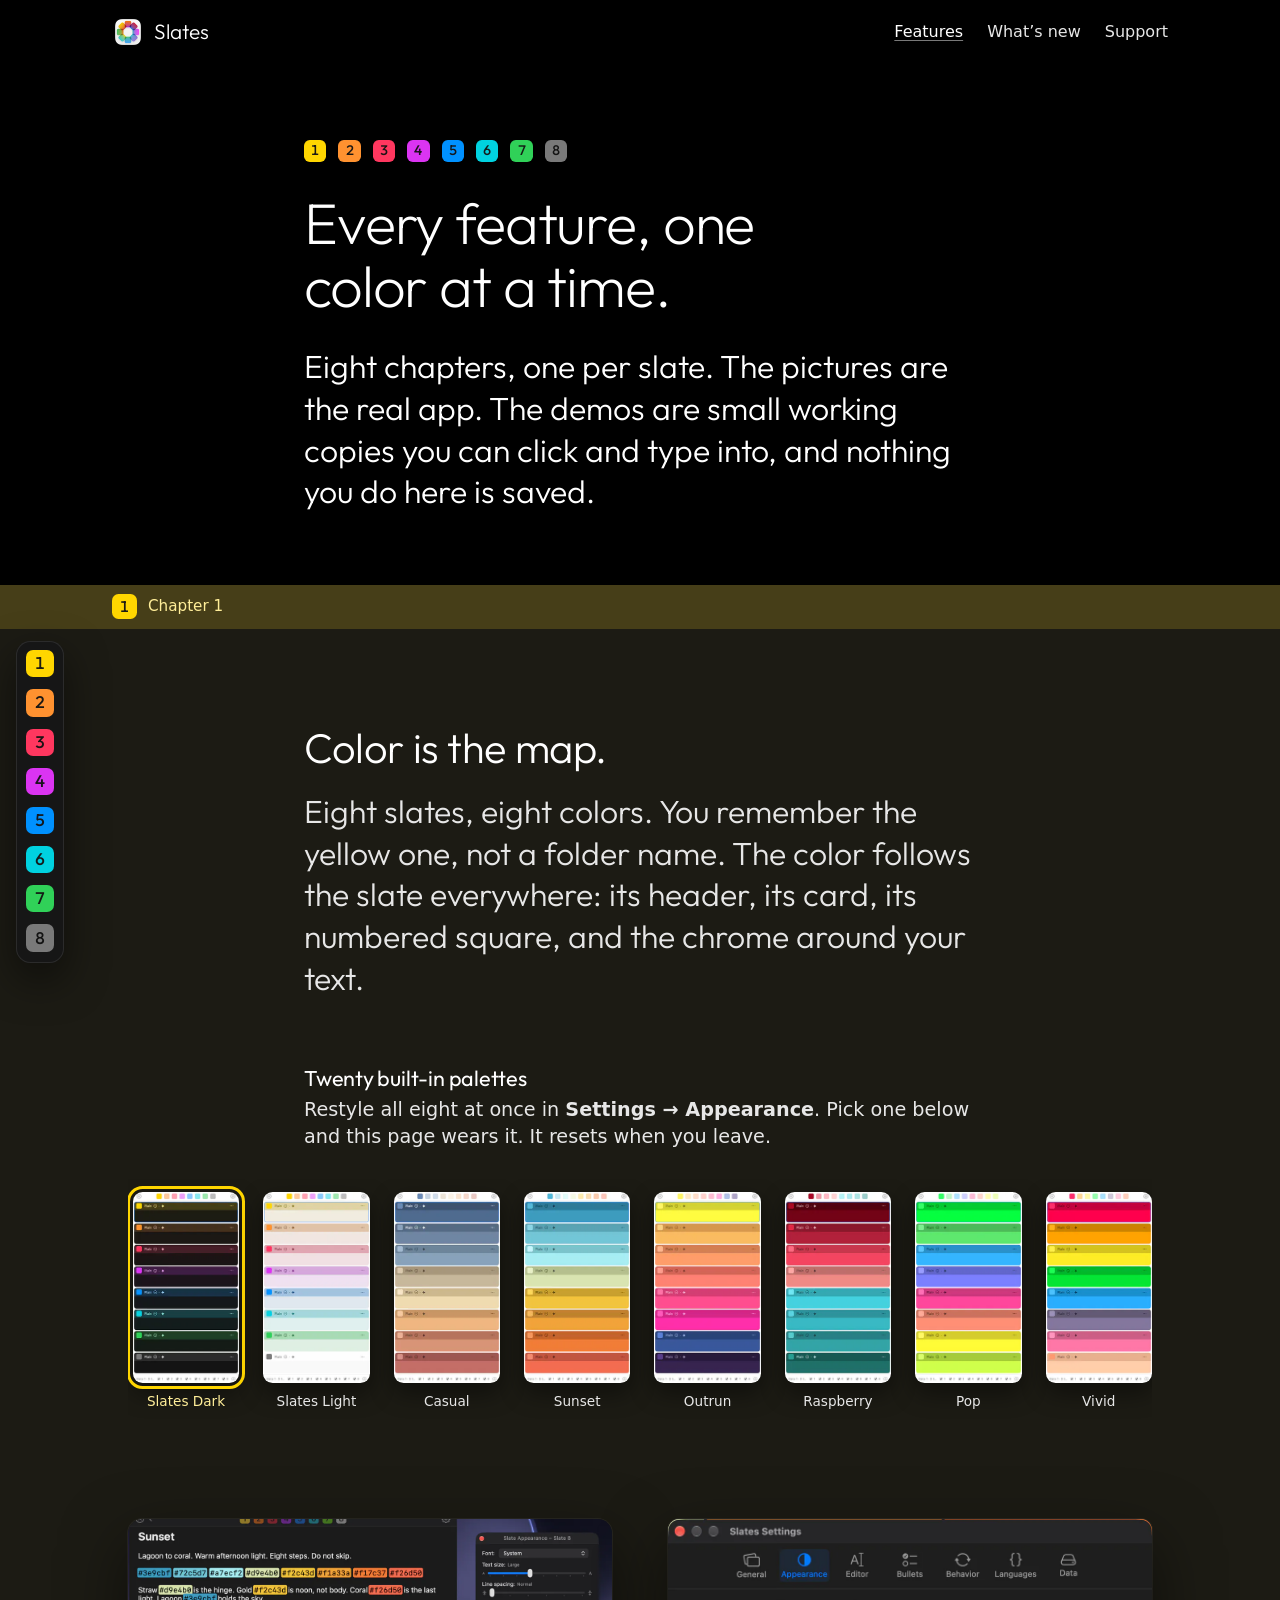
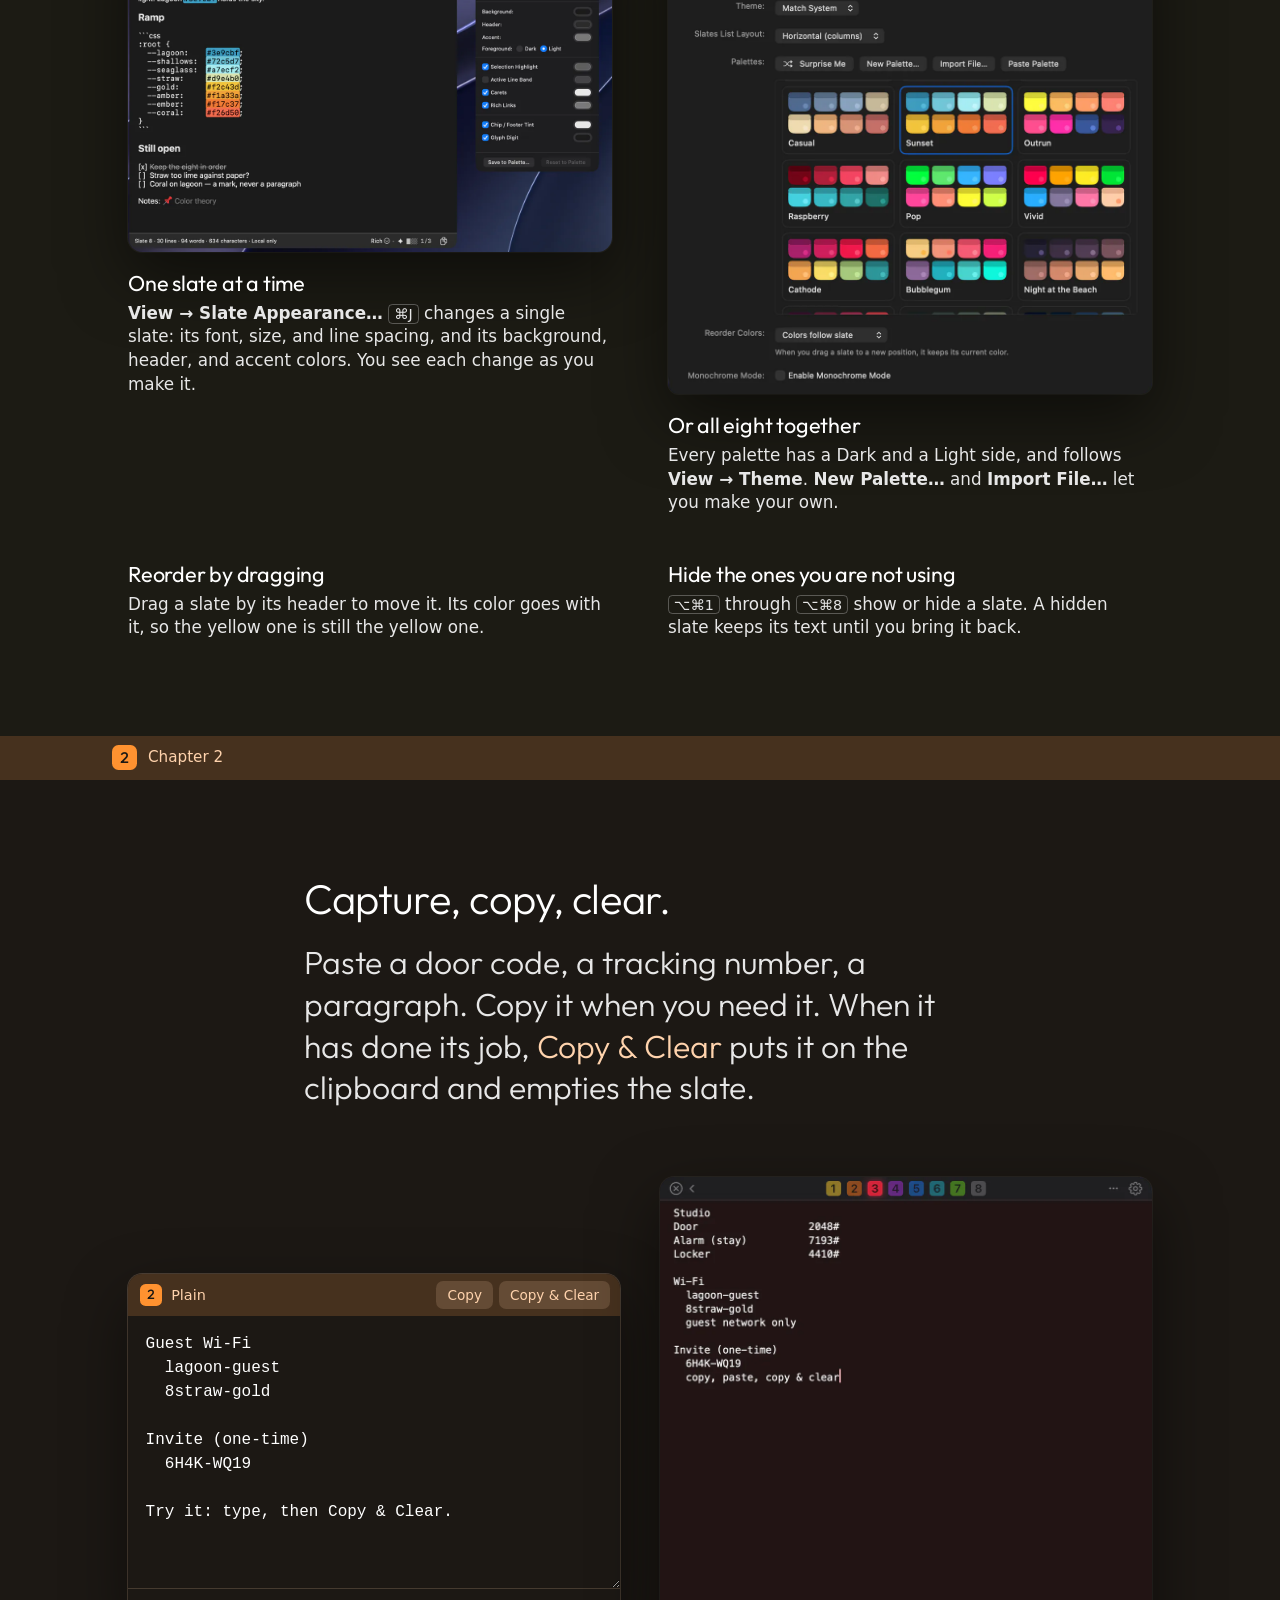
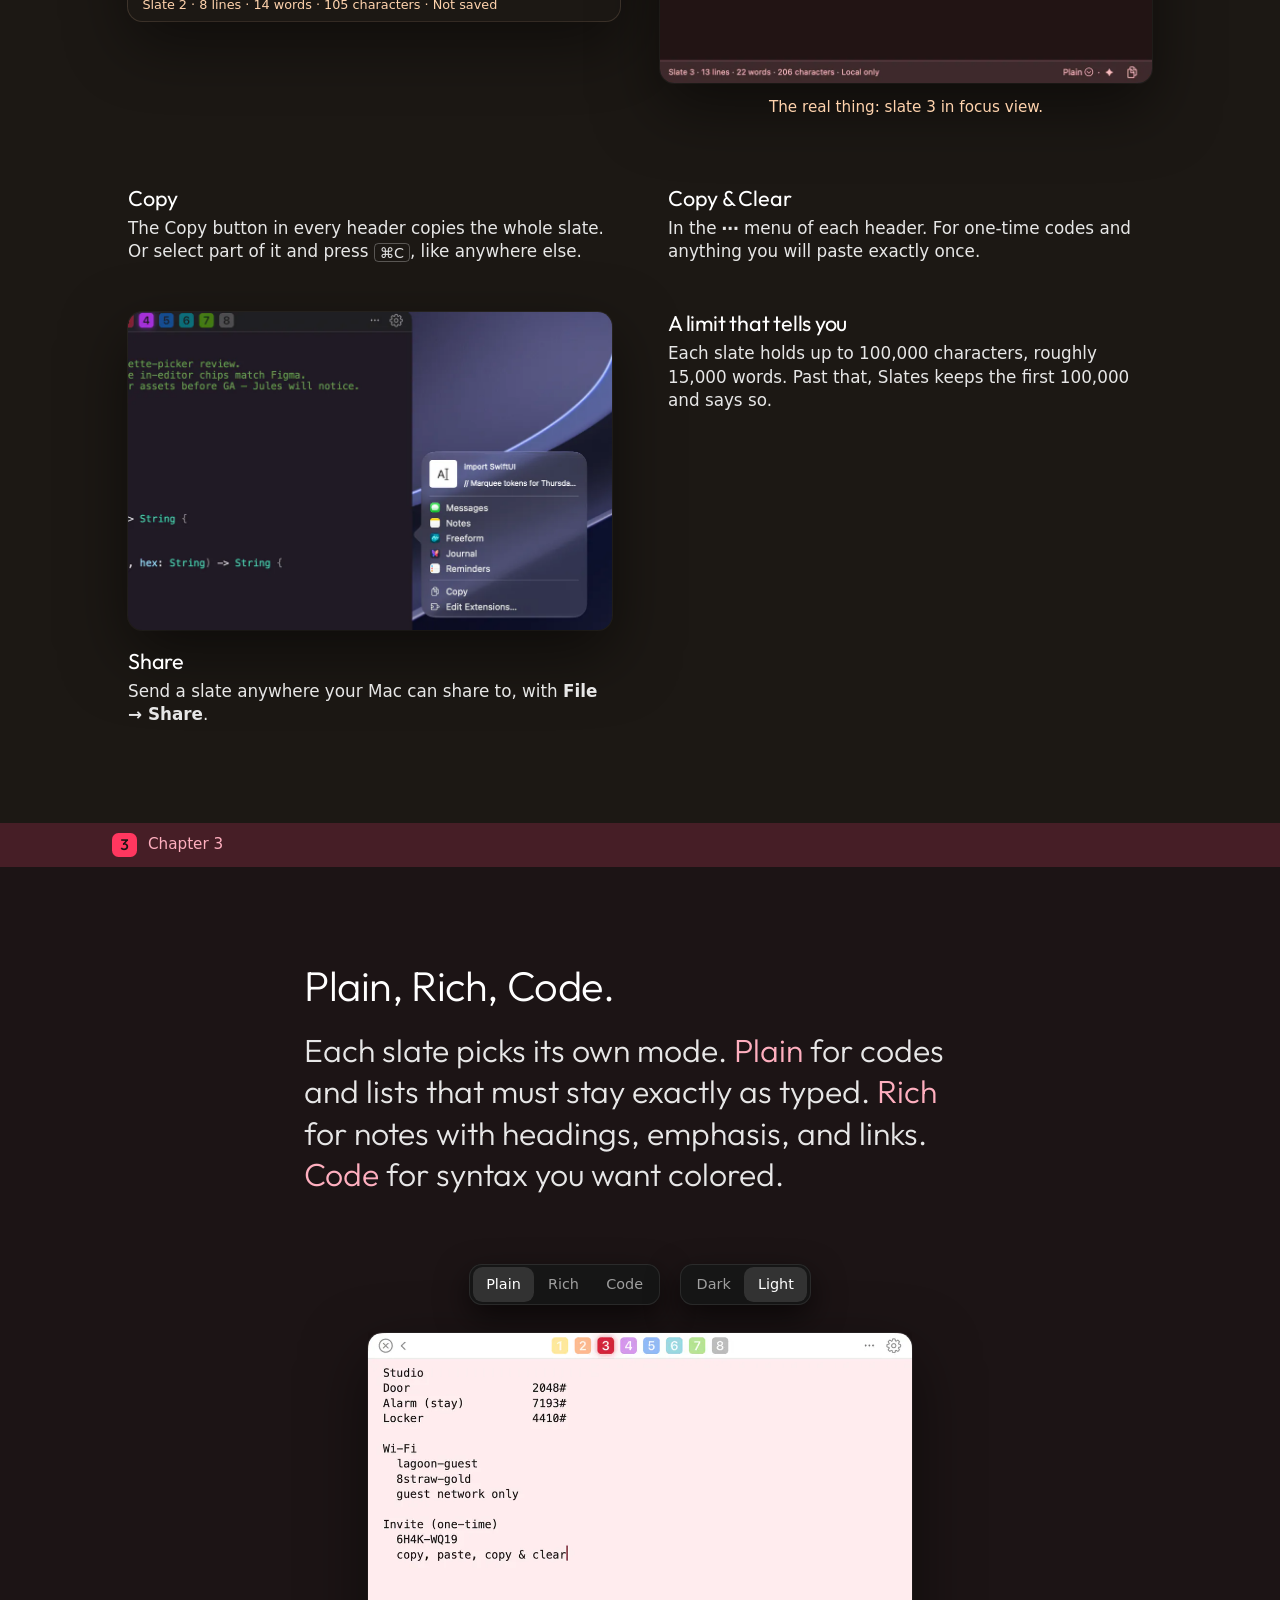
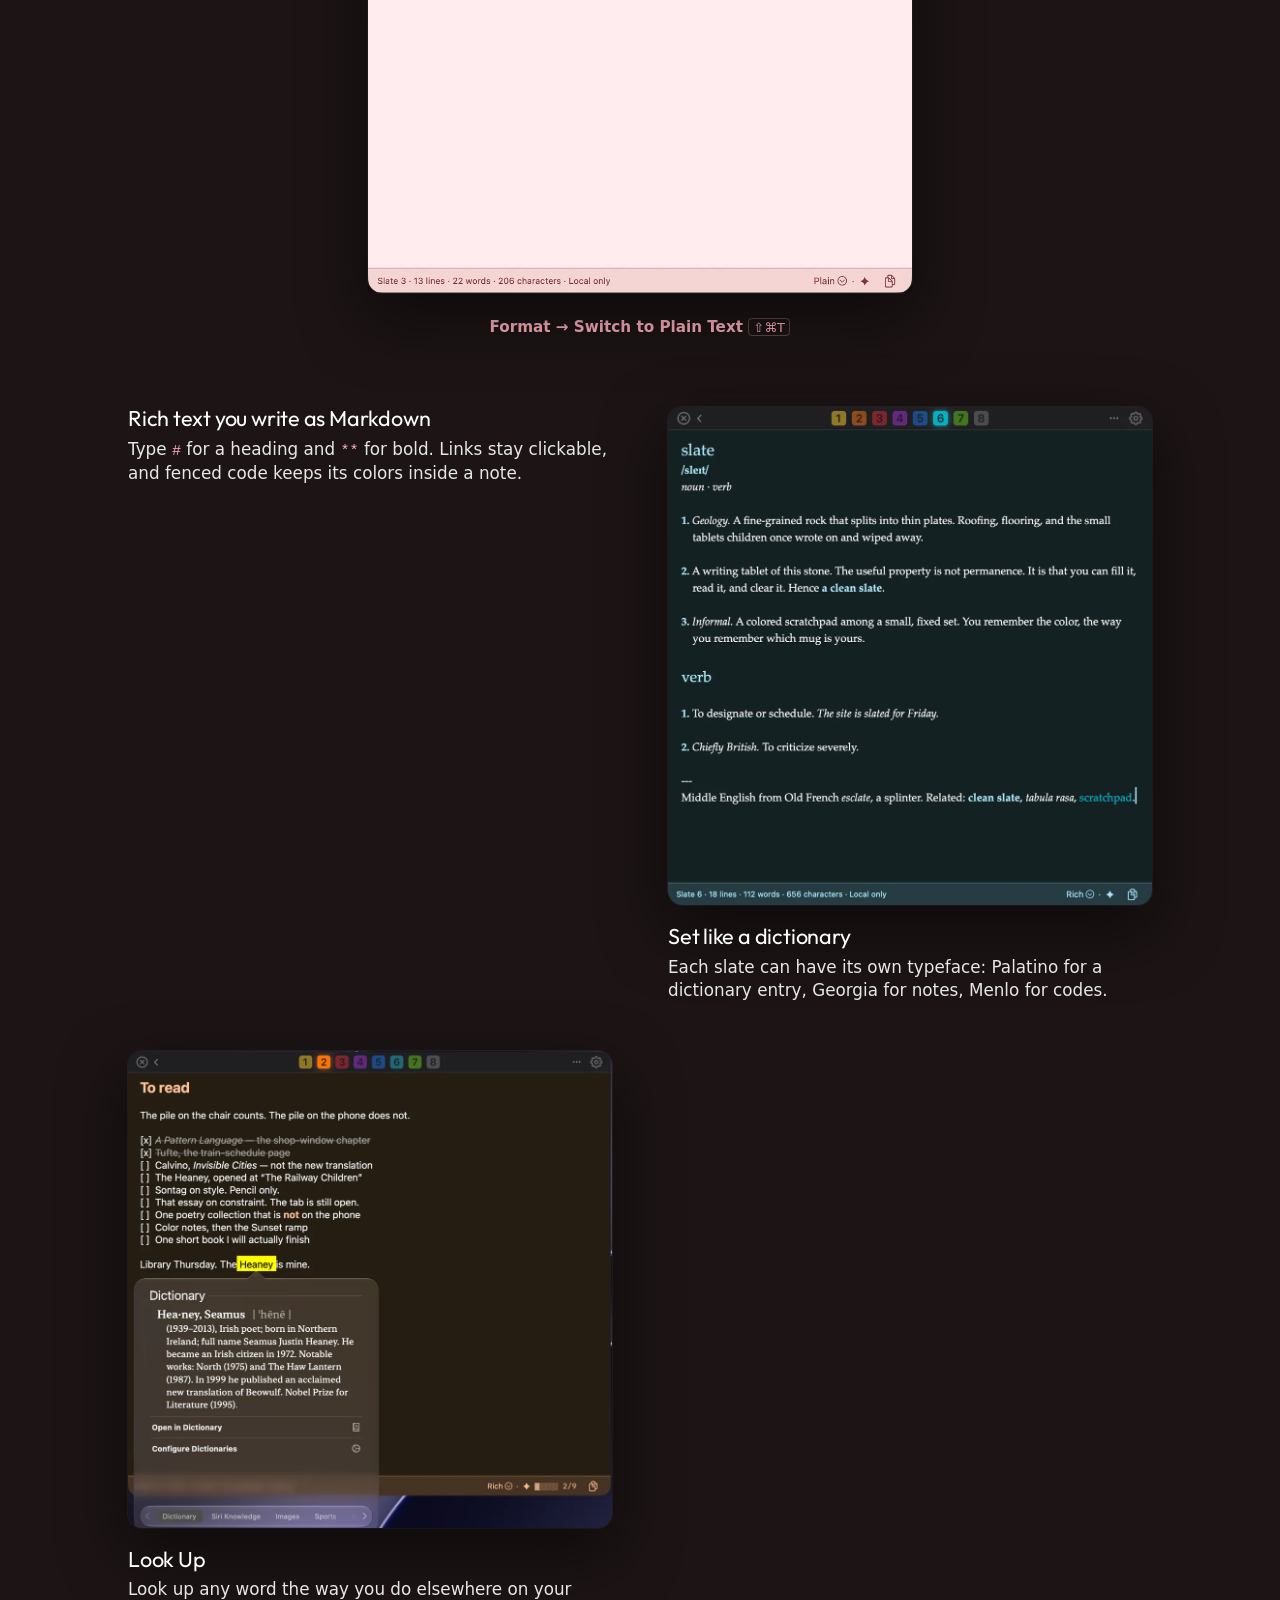
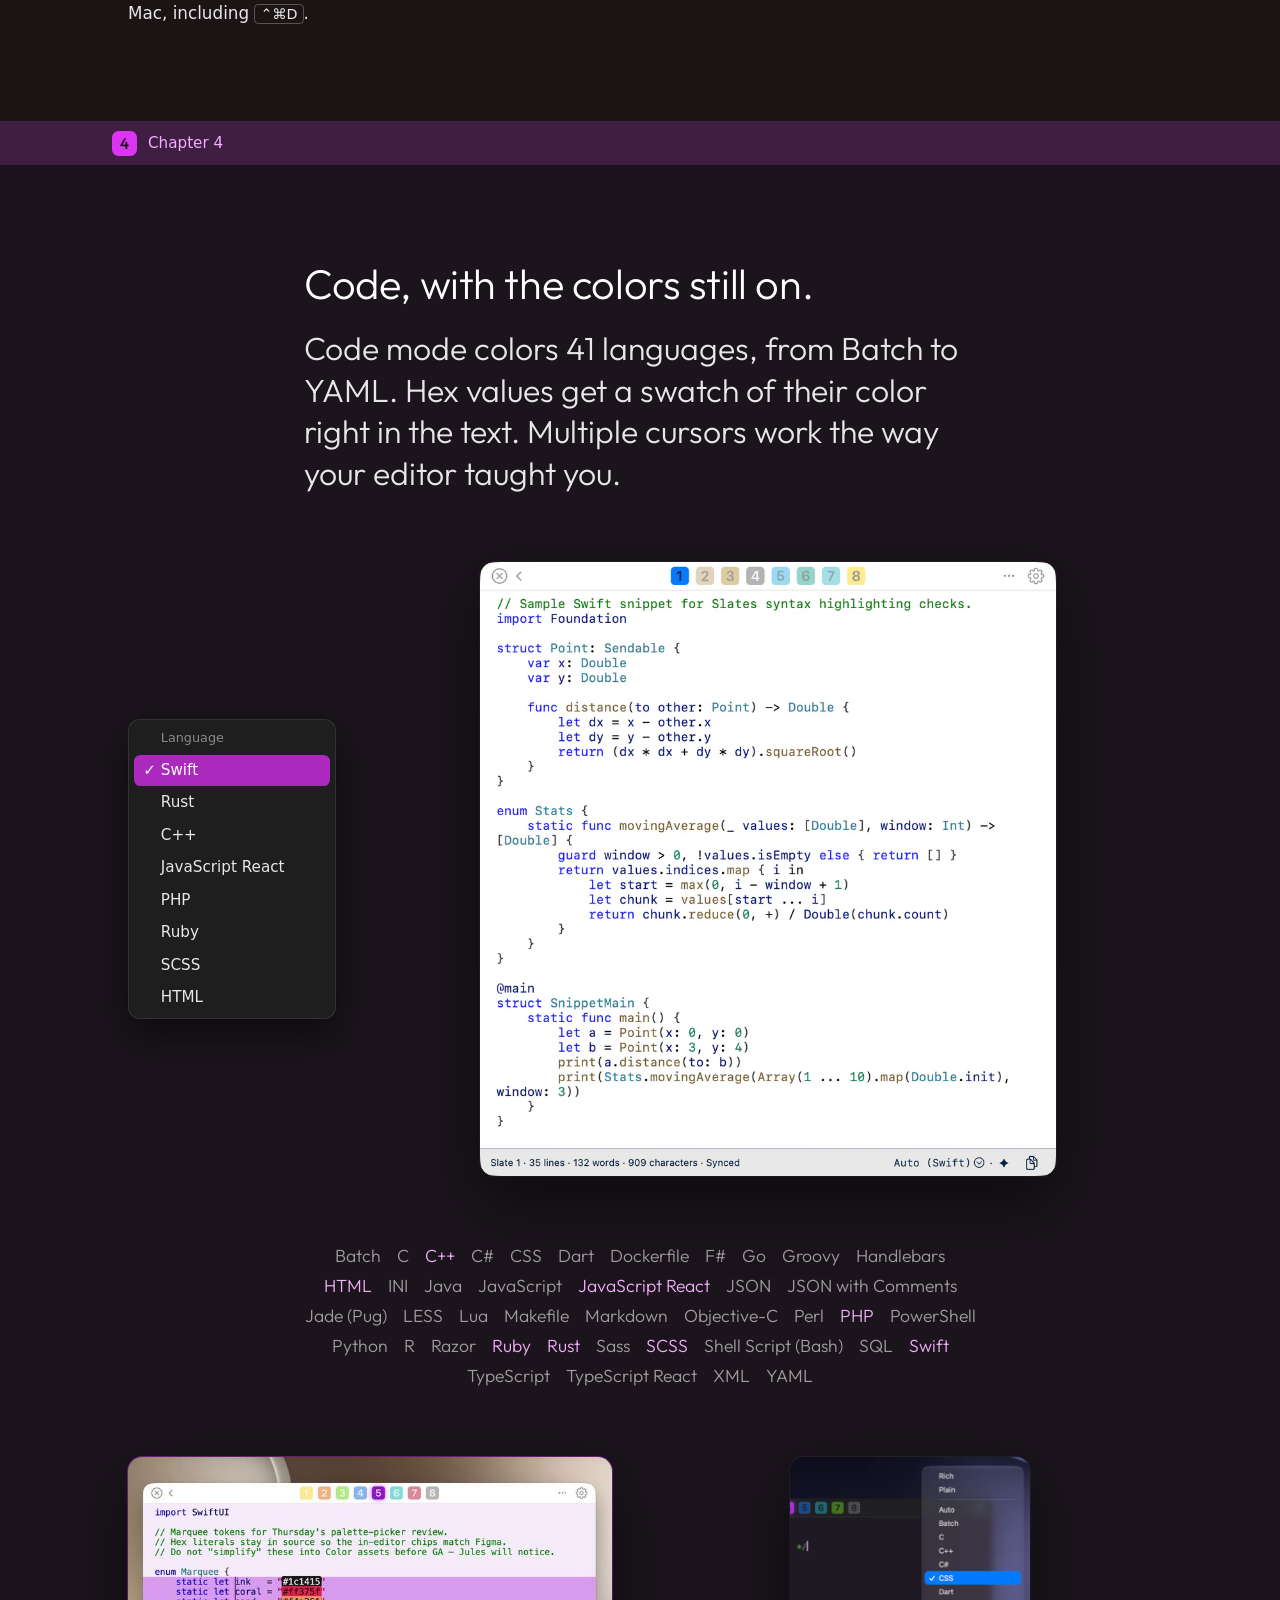
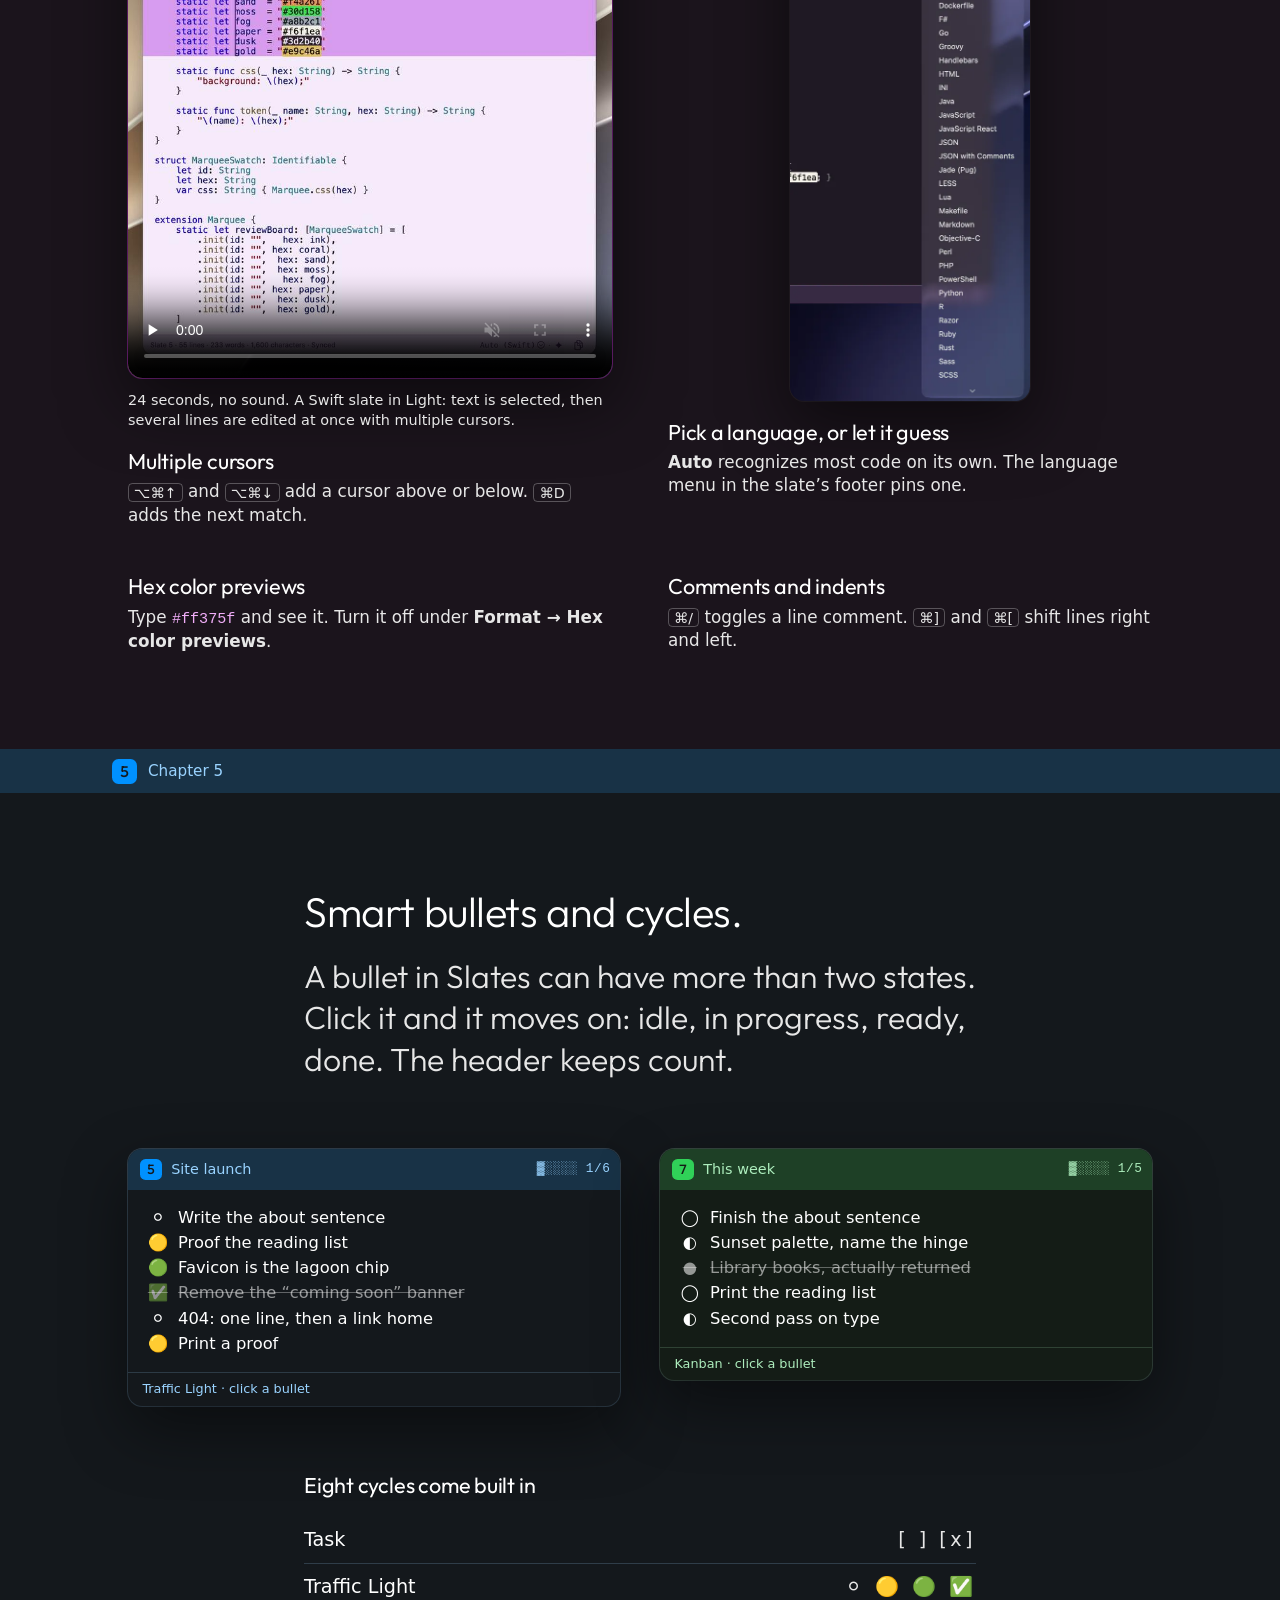
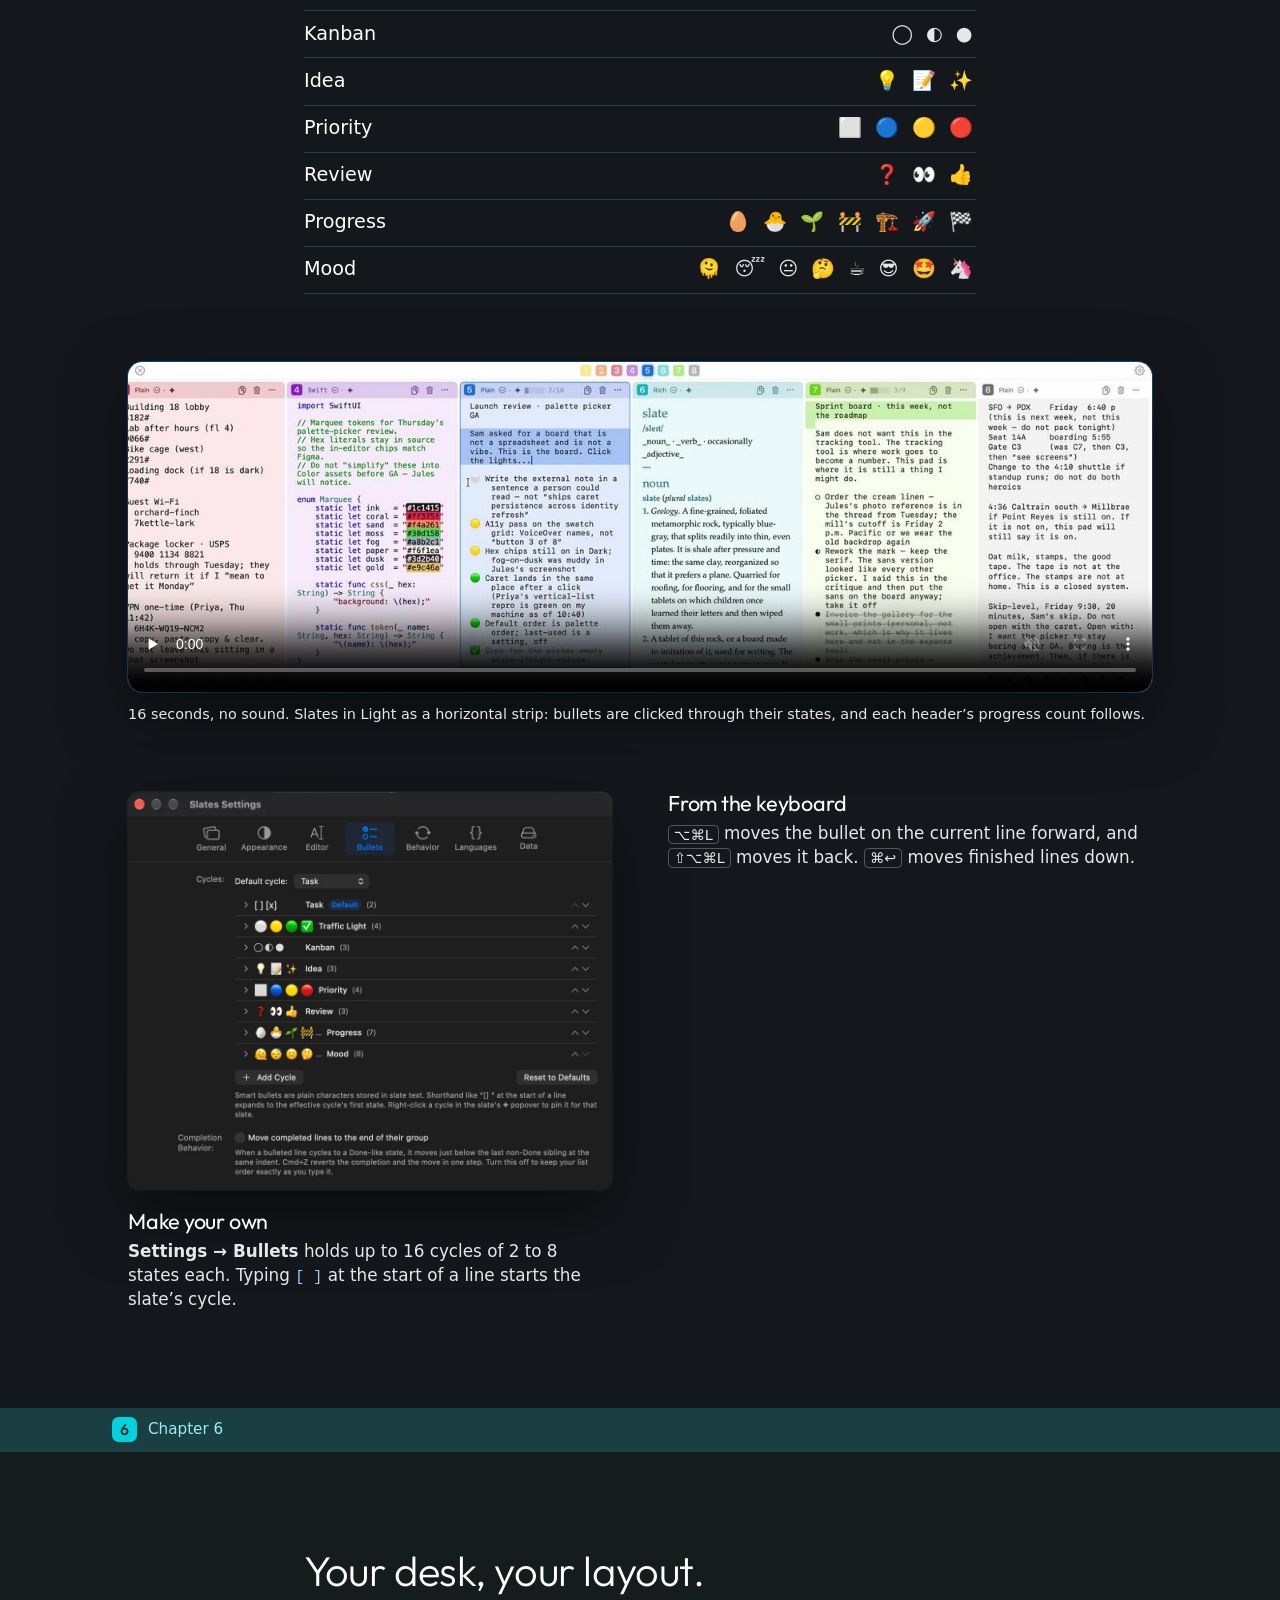
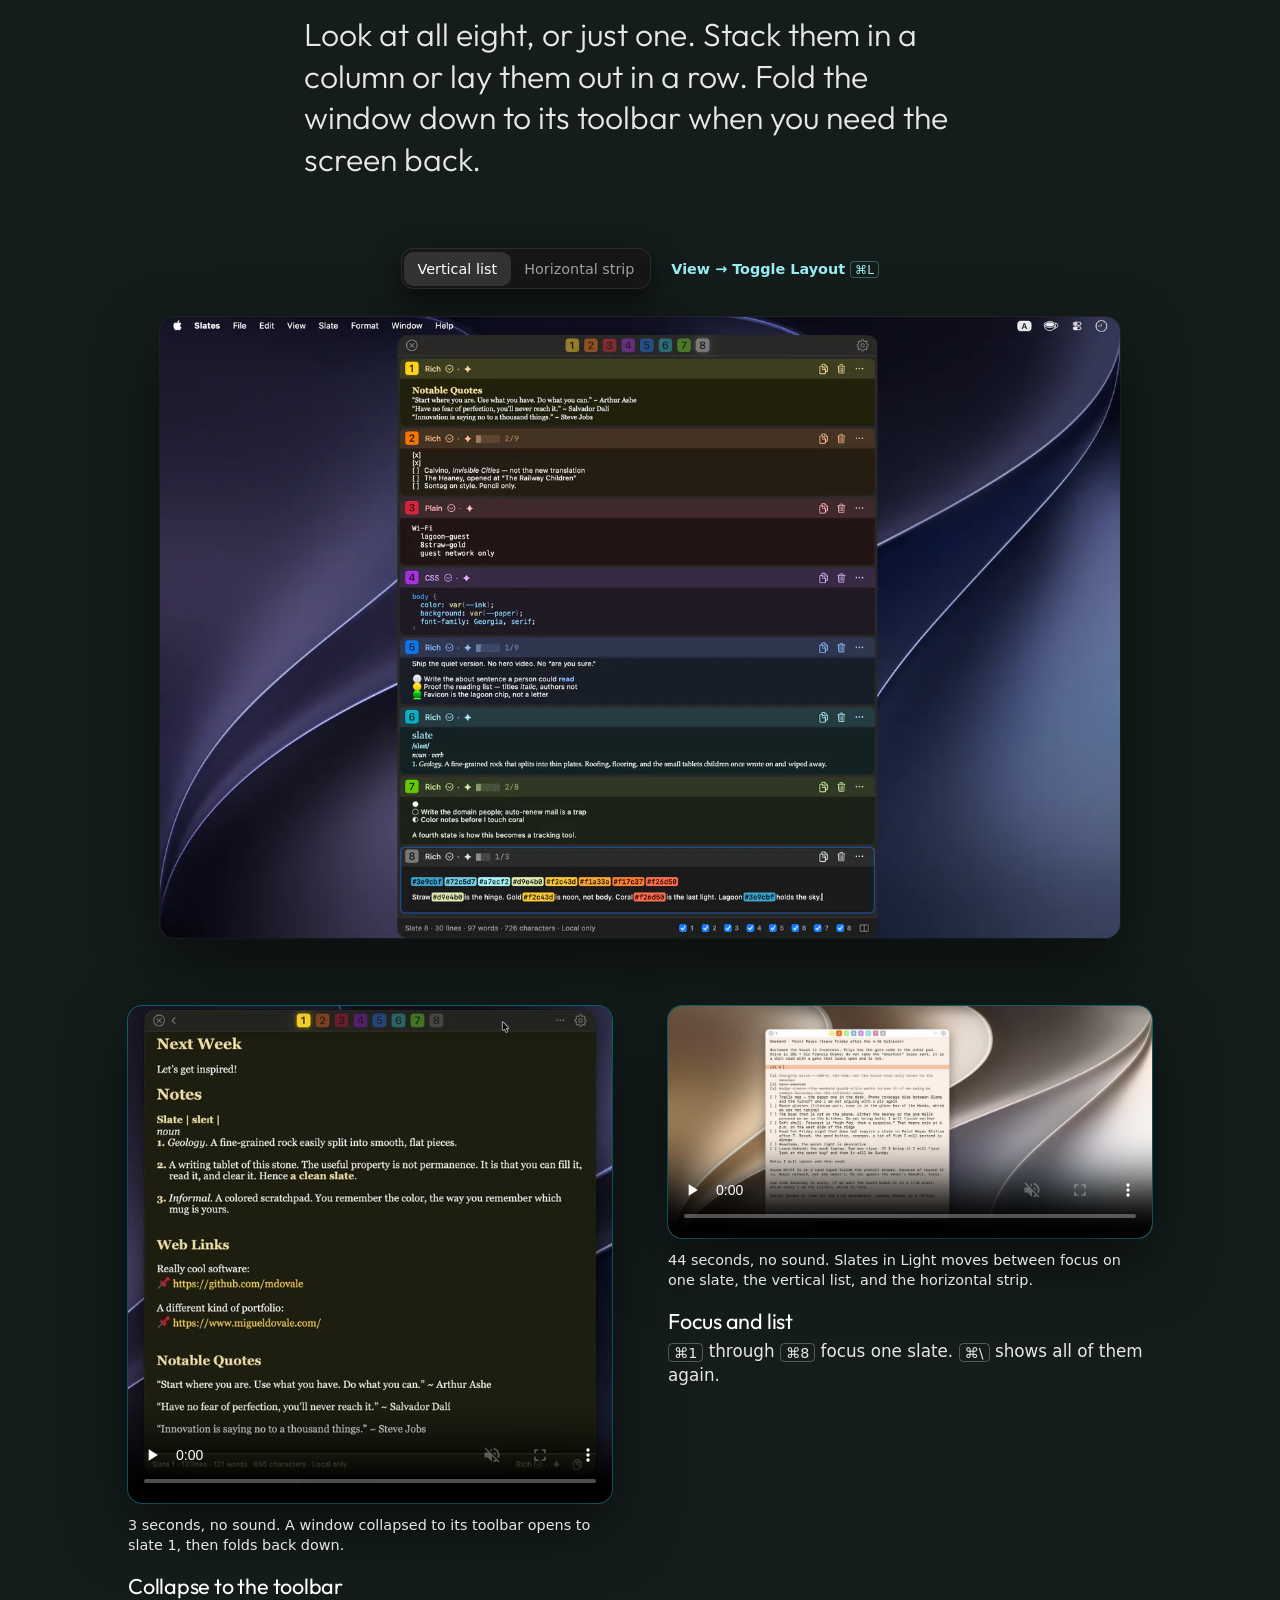
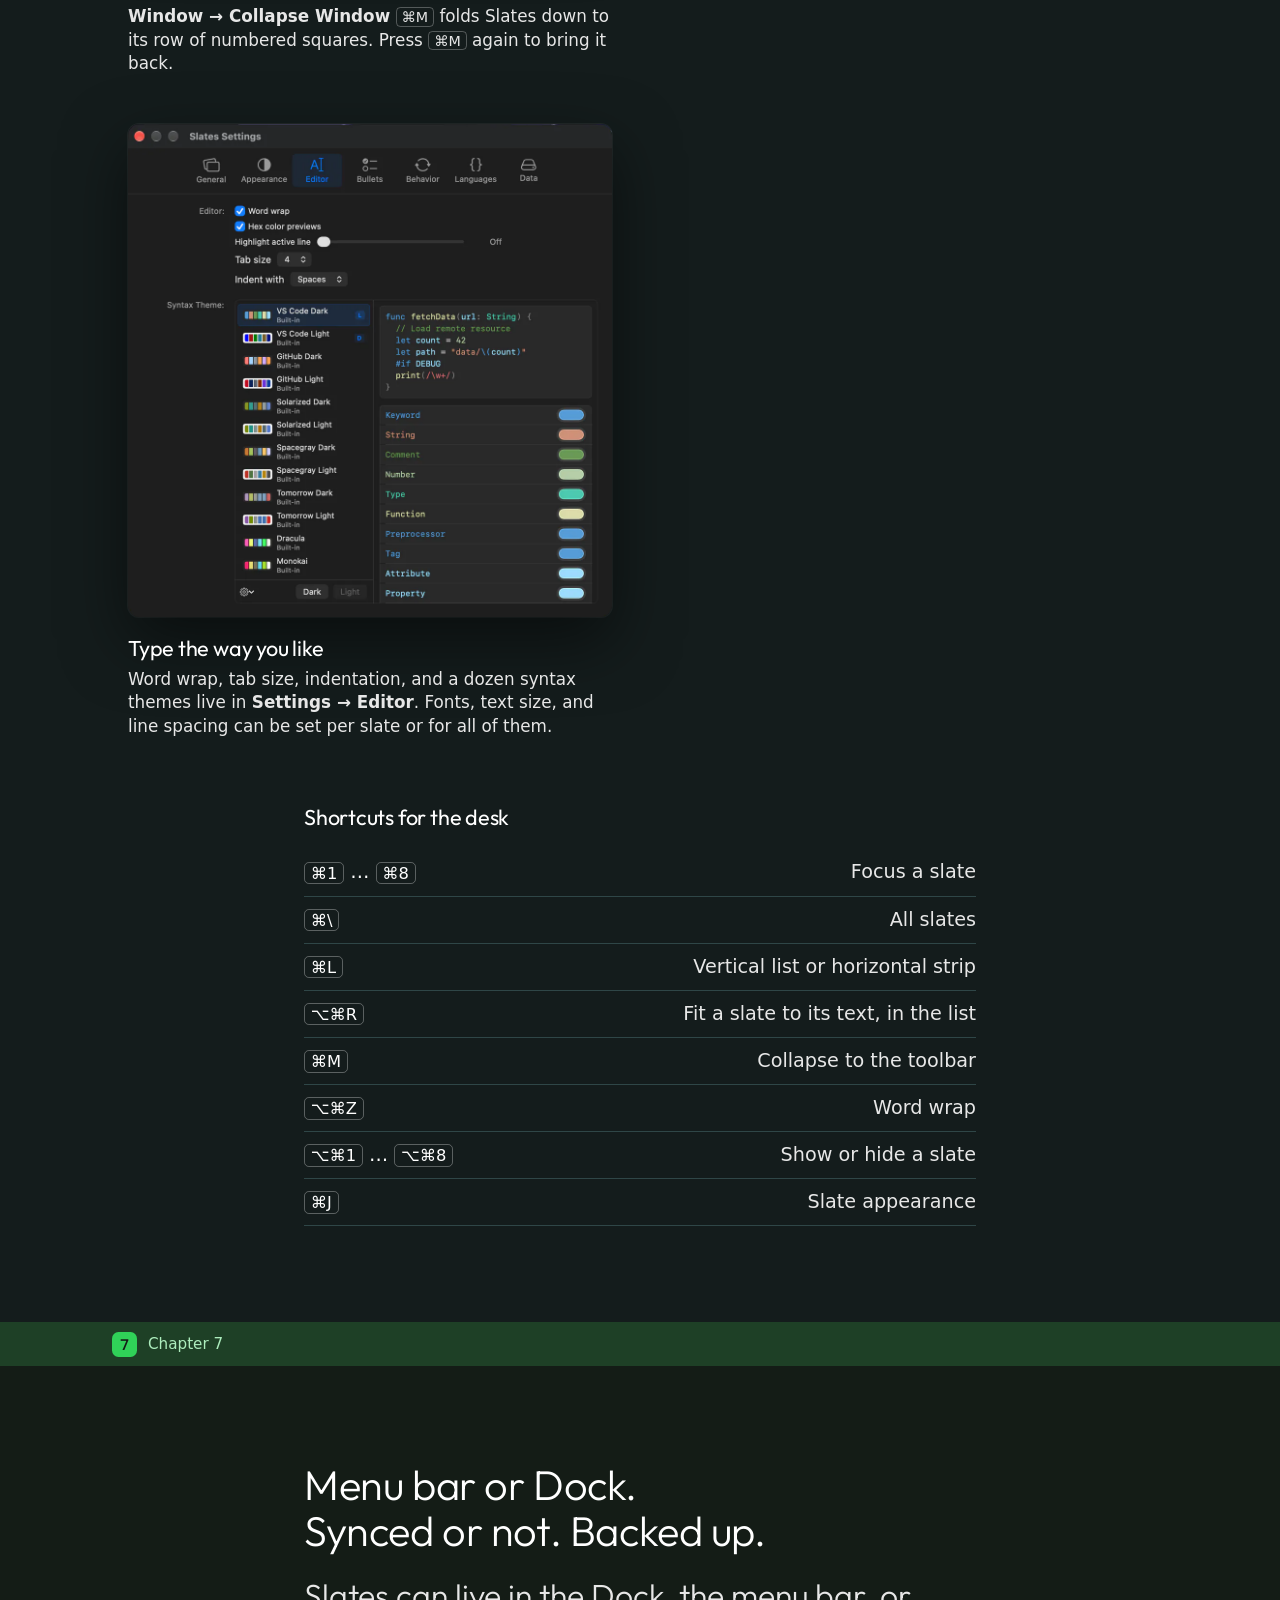
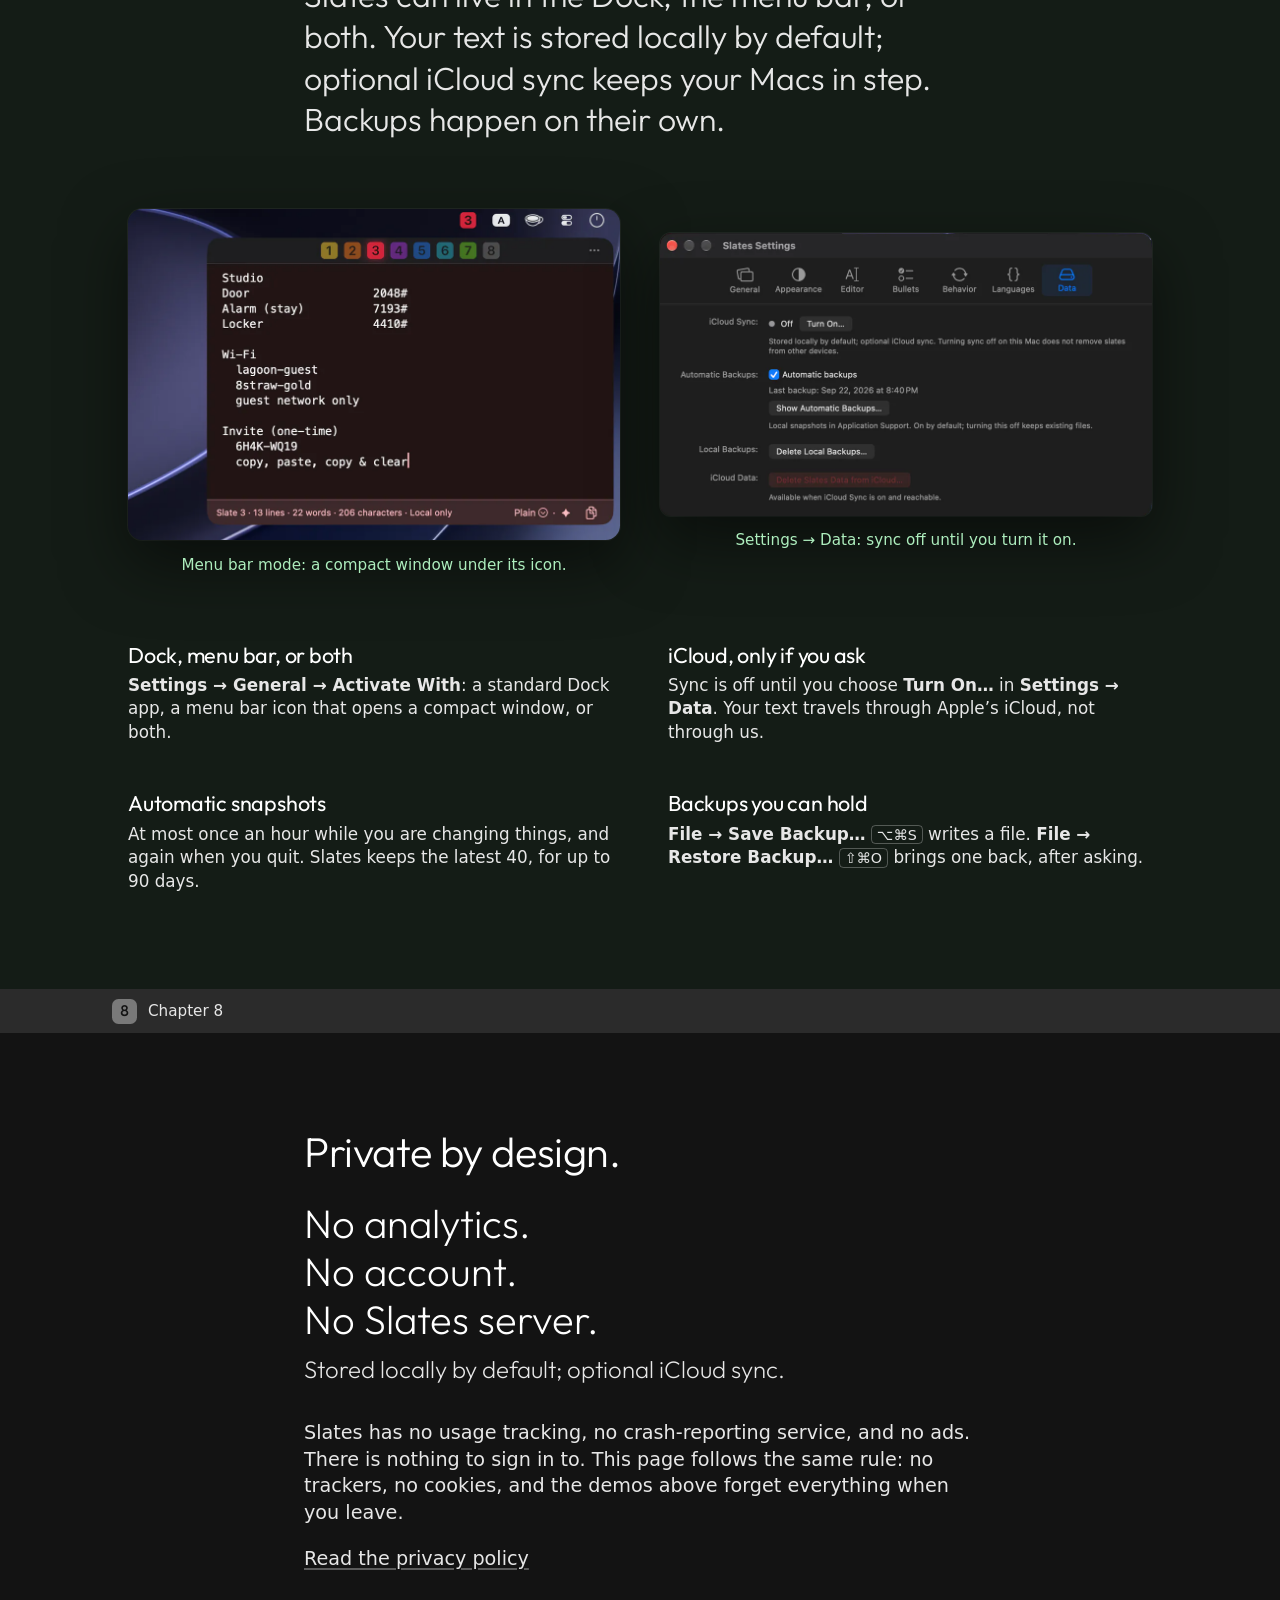
==== commit 0ca80e2c: "perf(images): use a 64 px app icon in the site bar - The 32 px brand mark loaded the 512 px icon (11" ====
--- a/features/index.html
+++ b/features/index.html
@@ -31,7 +31,7 @@
 
   <header class="site-bar">
     <div class="site-bar-inner">
-      <a class="brand" href="../"><img src="../images/app-icon.png" alt="" width="32" height="32">Slates</a>
+      <a class="brand" href="../"><img src="../images/app-icon-64.png" alt="" width="32" height="32">Slates</a>
       <nav aria-label="Main">
         <ul class="site-nav">
           <li><a href="./" aria-current="page">Features</a></li>
--- a/css/site.css
+++ b/css/site.css
@@ -1116,6 +1116,70 @@
   outline-offset: 4px;
 }
 
+/* ---------- In the world: a sideways film strip ---------- */
+
+.world {
+  display: flex;
+  gap: clamp(1rem, 2.5vw, 1.75rem);
+  margin: 3rem calc(-1 * var(--gutter)) 0;
+  padding: 0.5rem var(--gutter) 1.5rem;
+  overflow-x: auto;
+  scroll-snap-type: x mandatory;
+  scroll-padding-inline: var(--gutter);
+  list-style: none;
+  scrollbar-width: thin;
+  scrollbar-color: color-mix(in srgb, var(--chrome) 40%, transparent) transparent;
+}
+
+.world:focus-visible {
+  outline-offset: -3px;
+}
+
+.world li {
+  flex: none;
+  scroll-snap-align: start;
+}
+
+.world figure {
+  margin: 0;
+}
+
+.world picture {
+  display: block;
+  overflow: hidden;
+  height: clamp(15rem, 42vw, 26rem);
+  border-radius: 0.9rem;
+  box-shadow: 0 1.5rem 4rem rgba(0, 0, 0, 0.5);
+}
+
+.world img {
+  width: auto;
+  max-width: none;
+  height: 100%;
+}
+
+.world figcaption {
+  margin-top: 0.8rem;
+  color: var(--chrome);
+  font-size: 0.95rem;
+}
+
+/* A gentle parallax as each frame crosses the strip */
+@supports (animation-timeline: view(inline)) {
+  @media (prefers-reduced-motion: no-preference) {
+    .world img {
+      animation: pan linear both;
+      animation-timeline: view(inline);
+      transform-origin: 50% 50%;
+    }
+  }
+}
+
+@keyframes pan {
+  from { transform: scale(1.08) translateX(3.5%); }
+  to { transform: scale(1.08) translateX(-3.5%); }
+}
+
 /* ---------- Feature eight ---------- */
 
 .features-band {
@@ -1270,6 +1334,28 @@
   font-size: clamp(1.55rem, 4.5vw, 2.3rem);
   font-weight: 300;
   overflow-wrap: anywhere;
+}
+
+.copy-mail {
+  margin: 0 0 0.8rem 0.9rem;
+  padding: 0.35rem 0.8rem;
+  border: 0;
+  border-radius: 0.5rem;
+  background: color-mix(in srgb, var(--chrome) 16%, transparent);
+  color: var(--chrome);
+  font: inherit;
+  font-size: 0.9rem;
+  vertical-align: 0.35em;
+  cursor: pointer;
+  transition: transform var(--t-quick) var(--ease-spring);
+}
+
+.copy-mail:hover {
+  background: color-mix(in srgb, var(--chrome) 26%, transparent);
+}
+
+.copy-mail:active {
+  transform: scale(0.94);
 }
 
 .contact-list {
@@ -2284,8 +2370,75 @@
   --size: 2.2rem;
 }
 
-.lost .strip li:nth-child(4) .dot {
+/* The missing page is slate 8, left blank as in the app. Hover, focus, or
+   toggle it and the empty window rises out of the gap. */
+.peek {
+  position: relative;
+}
+
+.peek input {
+  position: absolute;
+  opacity: 0;
+  pointer-events: none;
+}
+
+.lost .strip .blank {
+  color: transparent;
+  cursor: pointer;
+  transition: transform var(--t-quick) var(--ease-spring);
+}
+
+.lost .strip .blank:active {
+  transform: scale(0.94);
+}
+
+.peek input:focus-visible + .strip .blank {
+  outline: 3px solid var(--slate-8);
+  outline-offset: 3px;
+}
+
+.empty-window {
+  position: absolute;
+  z-index: 2;
+  left: 50%;
+  top: calc(100% - 1.25rem);
+  width: min(16rem, 72vw);
+  margin: 0 0 0 calc(min(16rem, 72vw) / -2);
+  pointer-events: none;
   visibility: hidden;
+  opacity: 0;
+  transform: translateY(12px) scale(0.94);
+  transition:
+    opacity var(--t-base) var(--ease-out),
+    transform var(--t-stage) var(--ease-spring),
+    visibility 0s var(--t-stage);
+}
+
+.empty-window img {
+  border-radius: 0.9rem;
+  box-shadow:
+    0 2rem 5rem rgba(0, 0, 0, 0.8),
+    0 0 0 1px rgba(255, 255, 255, 0.1);
+}
+
+.lost .peek ~ * {
+  transition: opacity var(--t-base) var(--ease-out);
+}
+
+.lost:has(.blank:hover, #peek:checked, #peek:focus-visible) .peek ~ * {
+  opacity: 0.12;
+}
+
+.peek:has(.blank:hover) .empty-window,
+.peek:has(#peek:checked) .empty-window,
+.peek:has(#peek:focus-visible) .empty-window {
+  visibility: visible;
+  opacity: 1;
+  transform: none;
+  transition:
+    opacity var(--t-base) var(--ease-out),
+    transform var(--t-stage) var(--ease-spring),
+    visibility 0s;
 }
 
 /* ---------- Footer ---------- */
